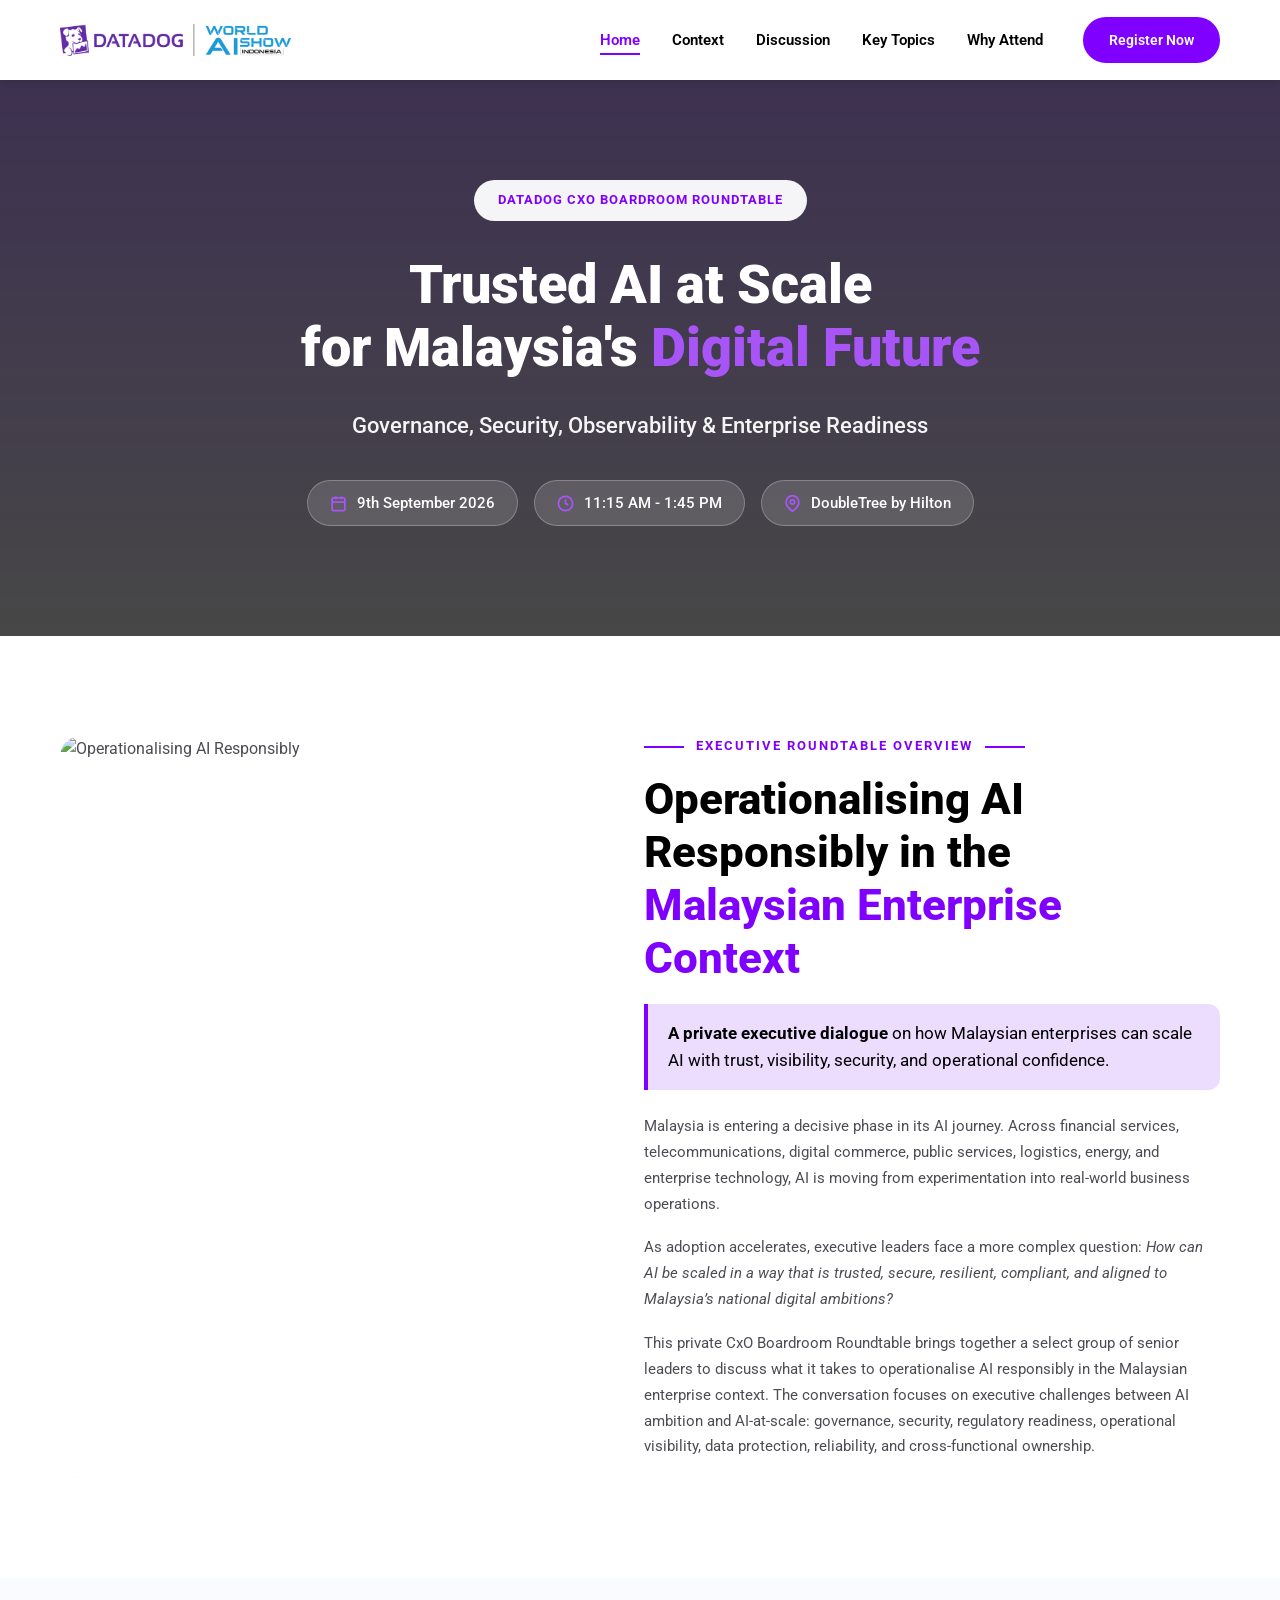
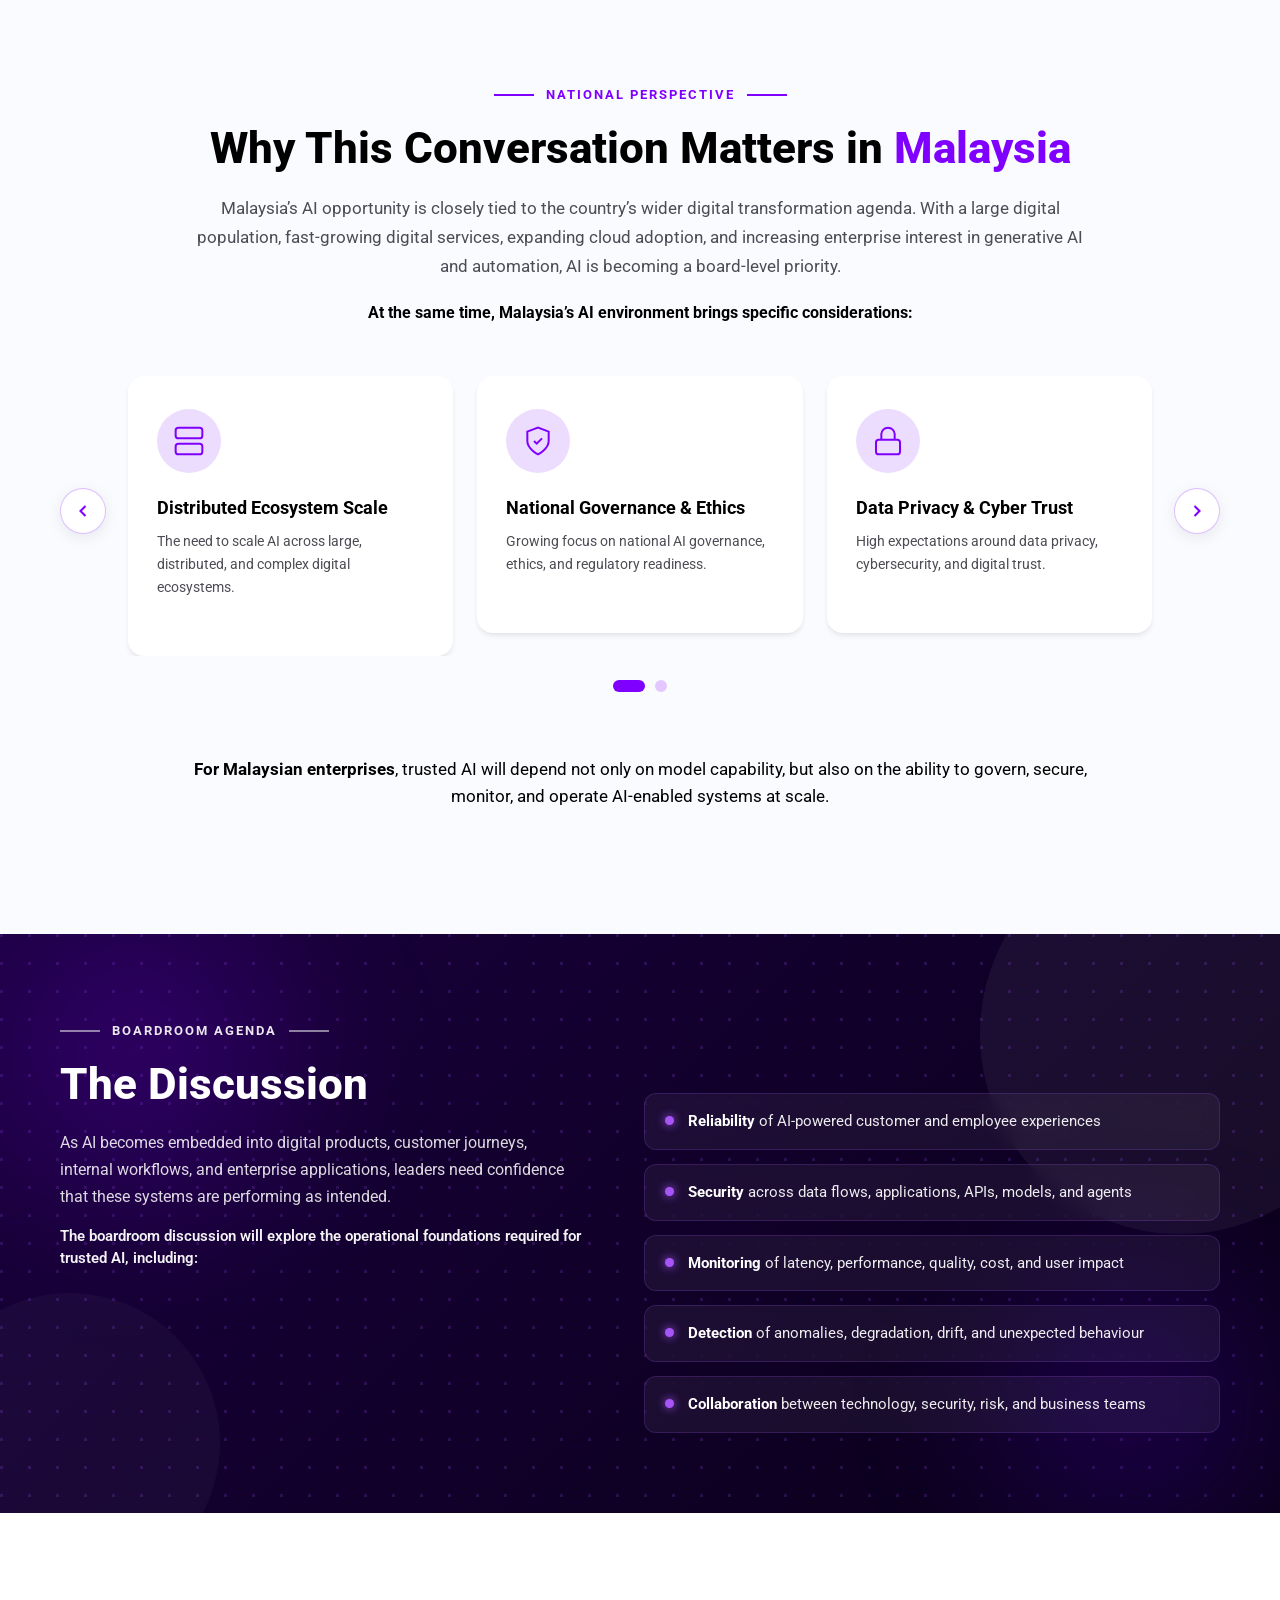
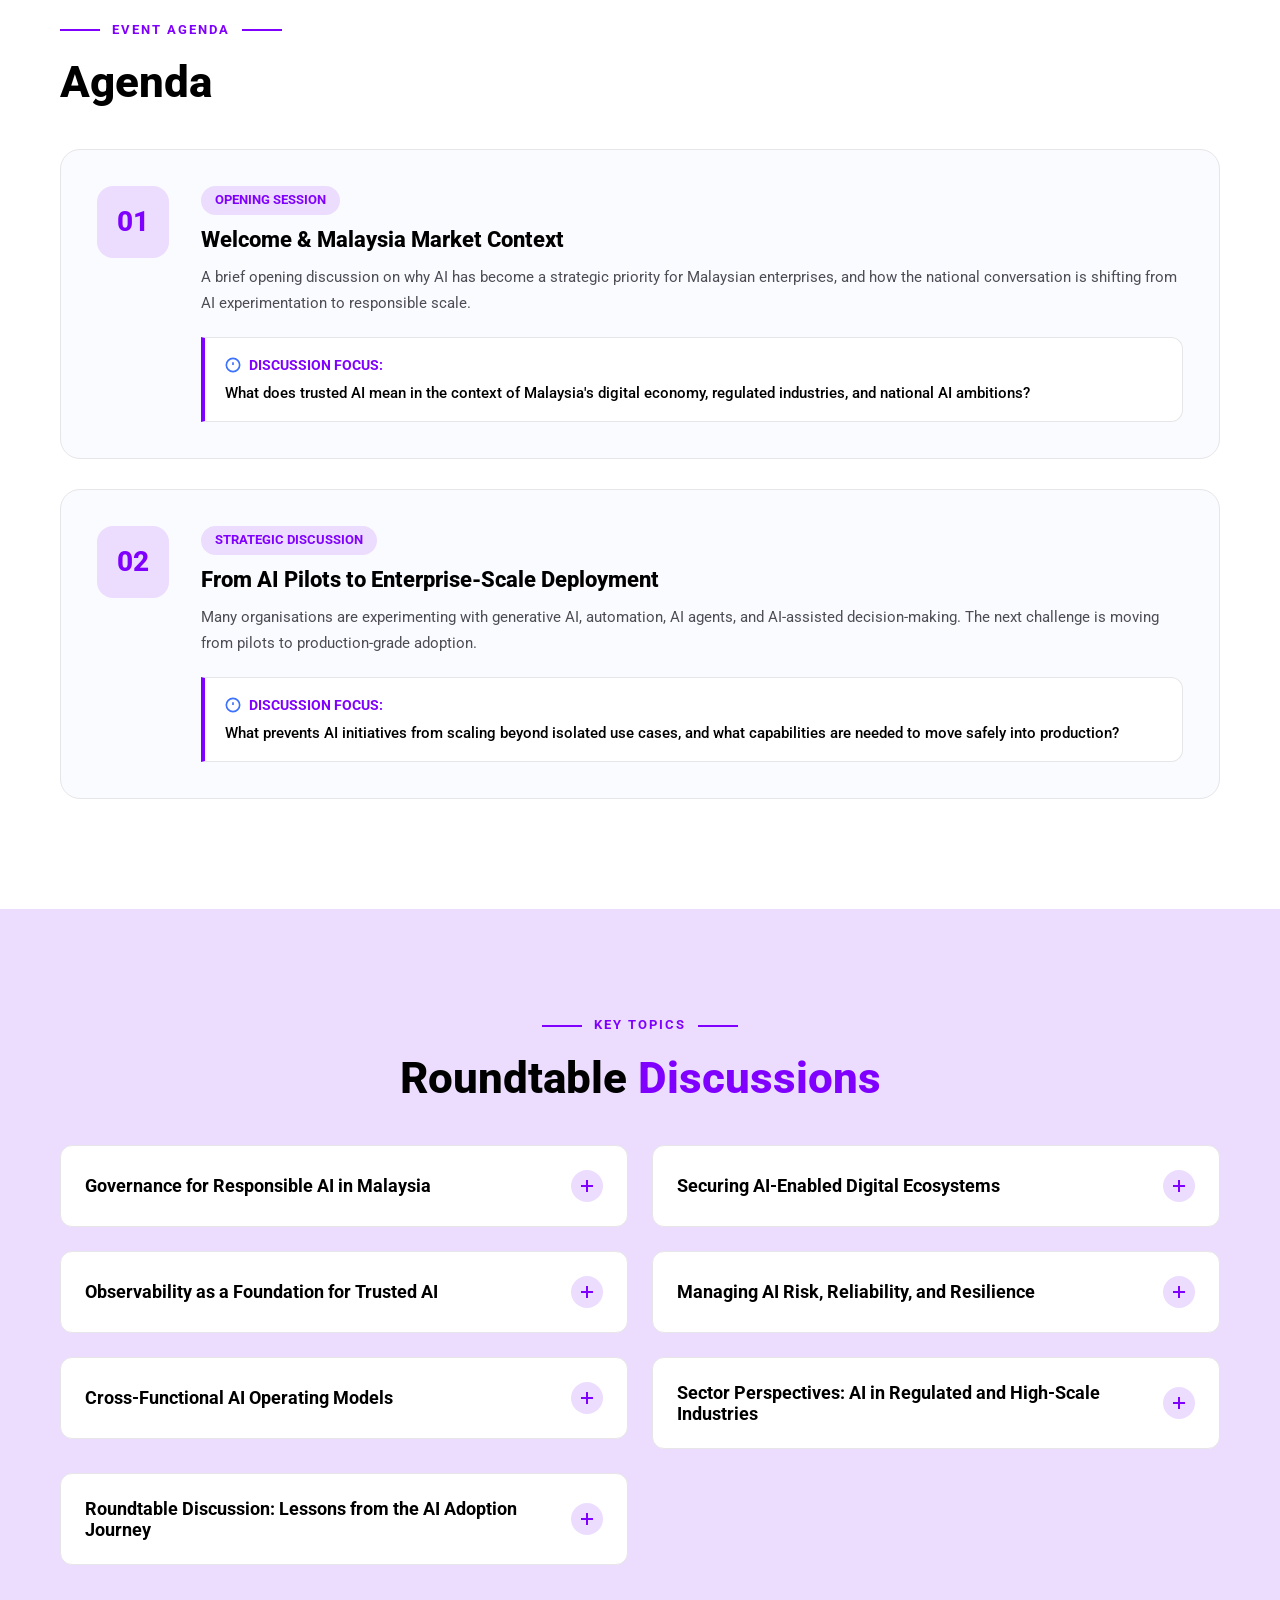
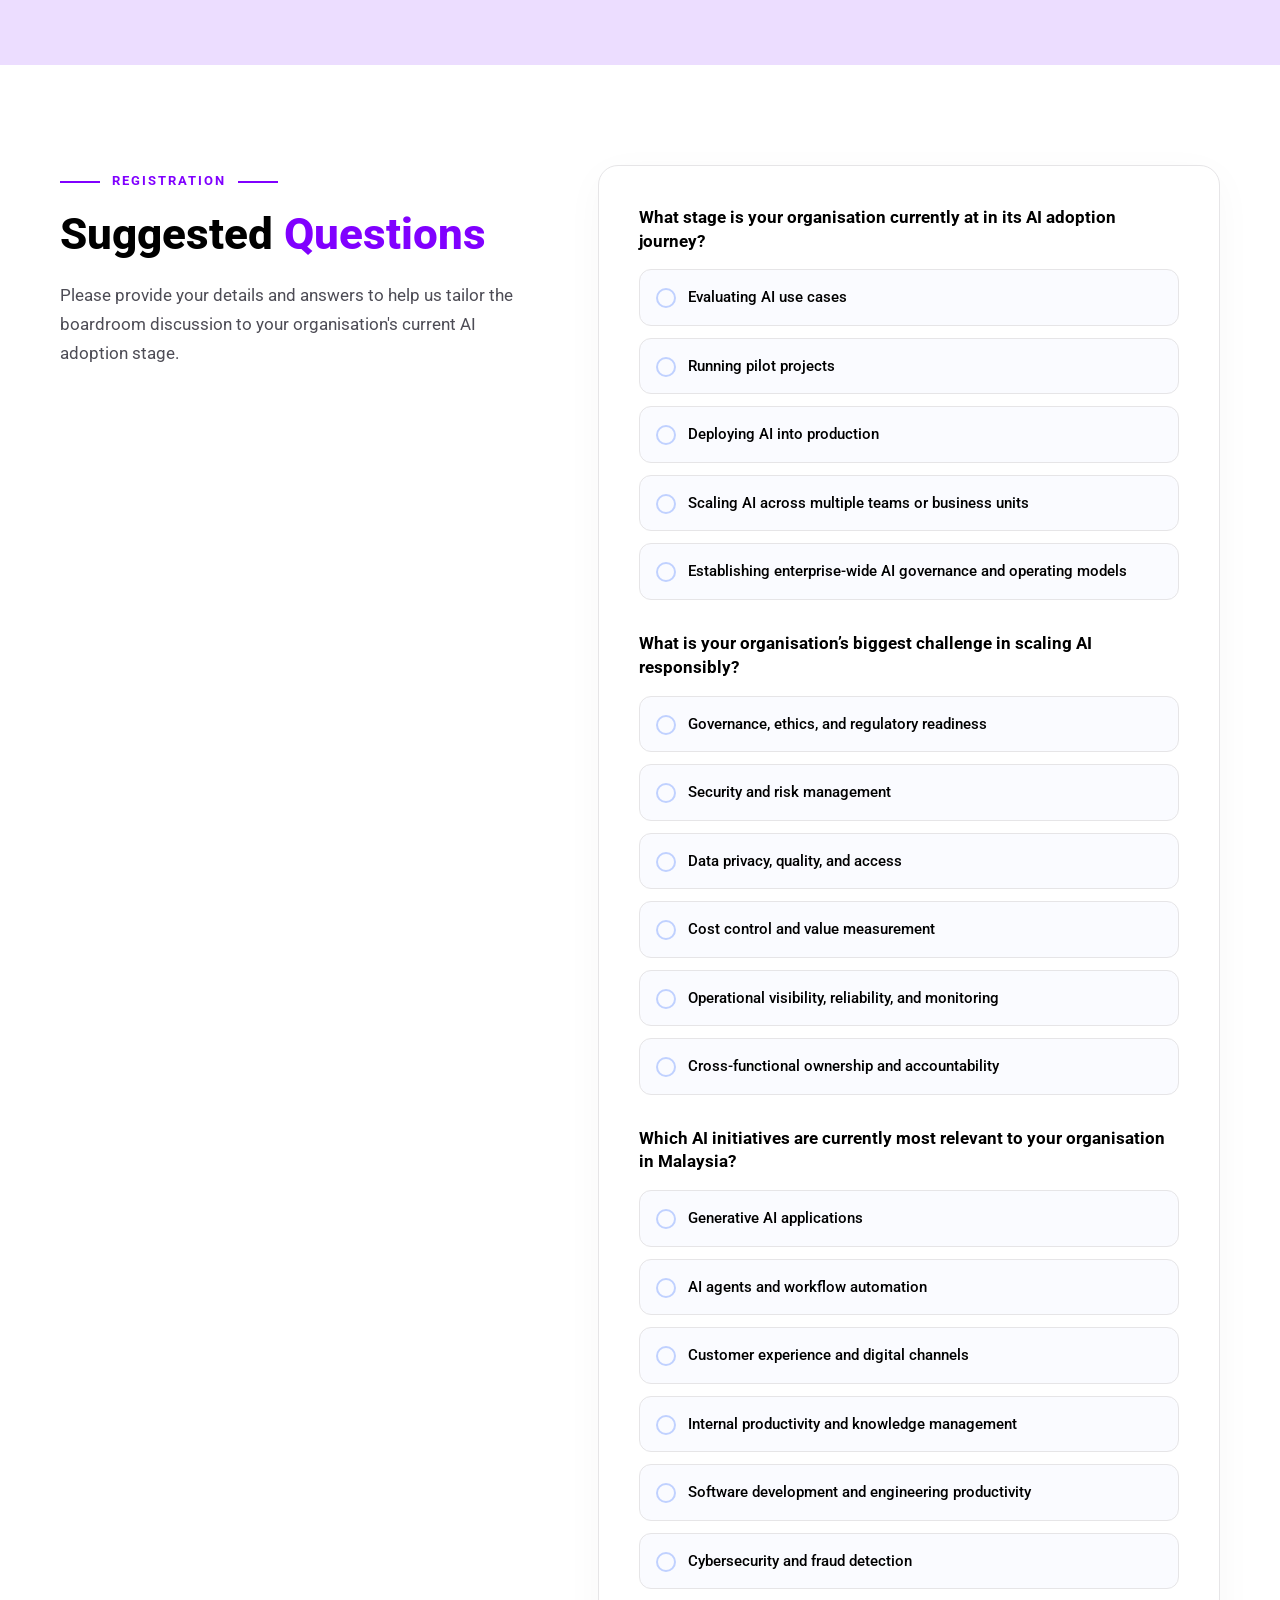
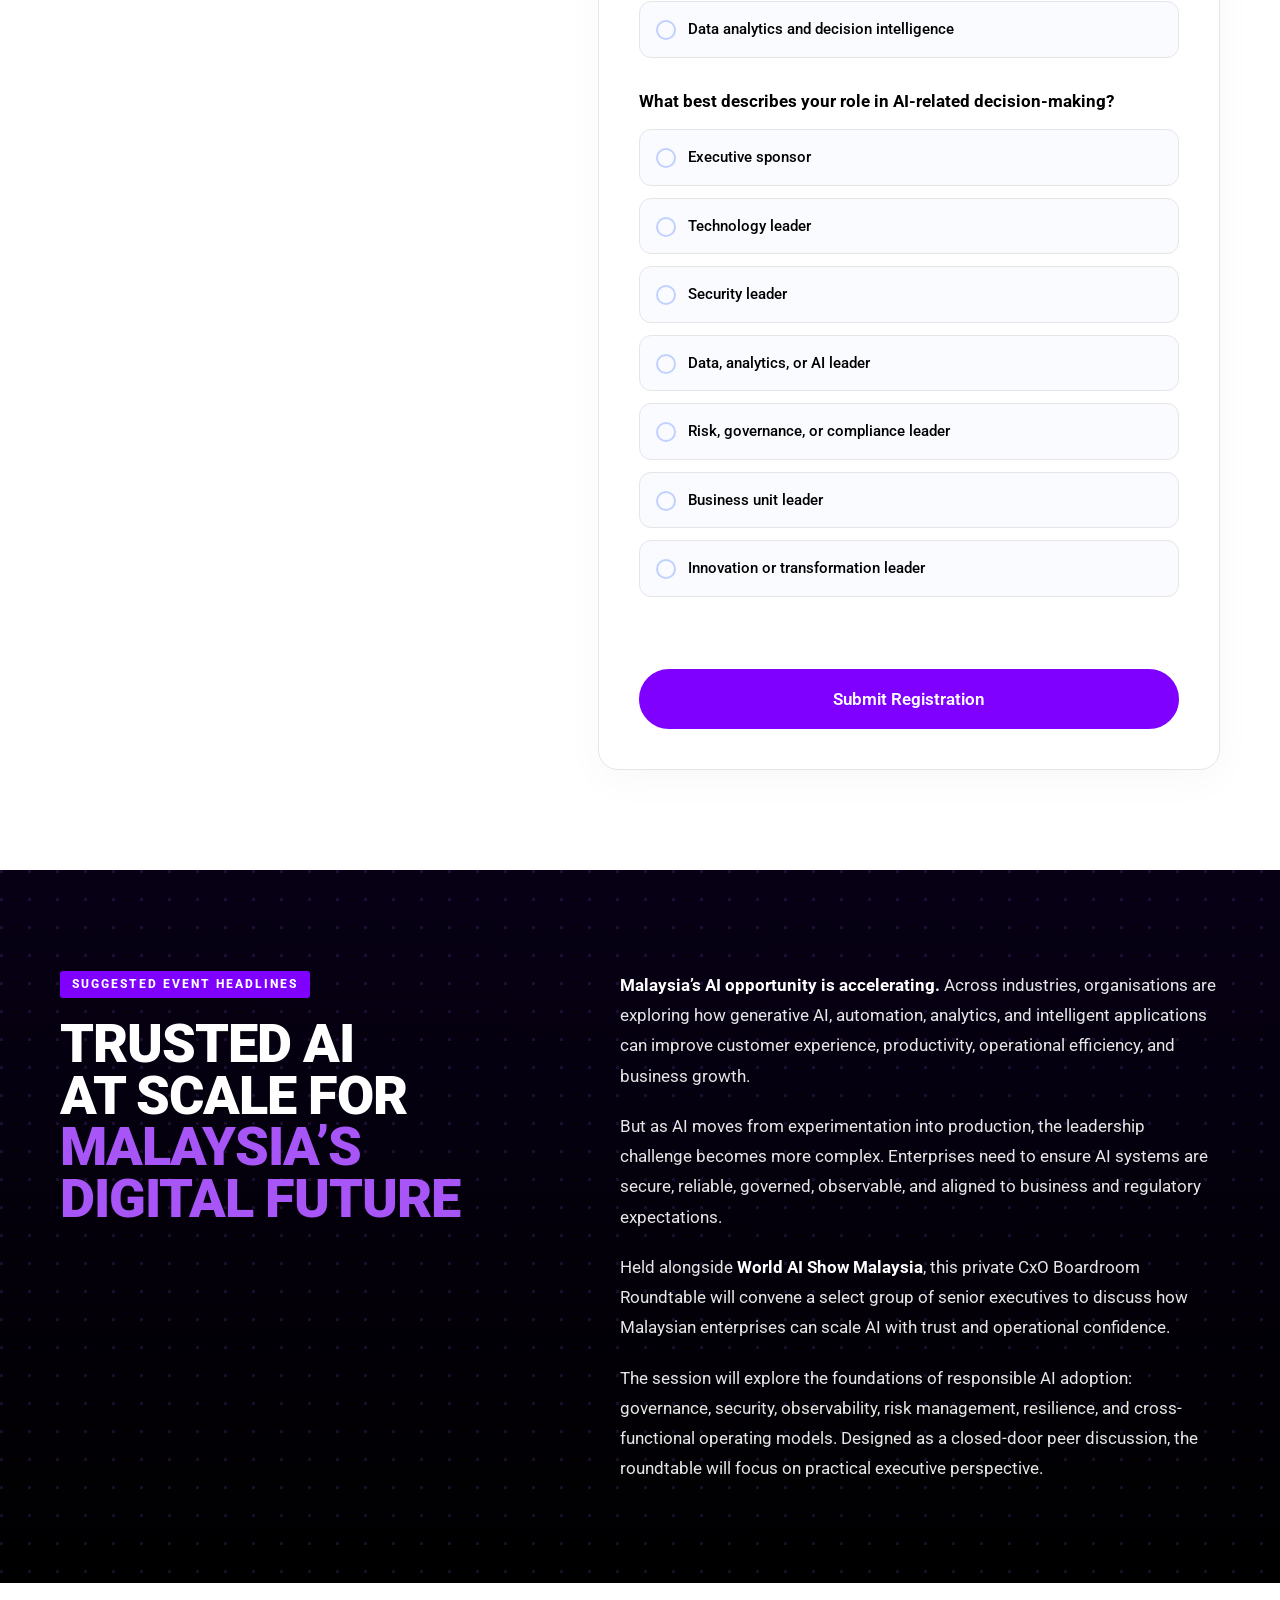
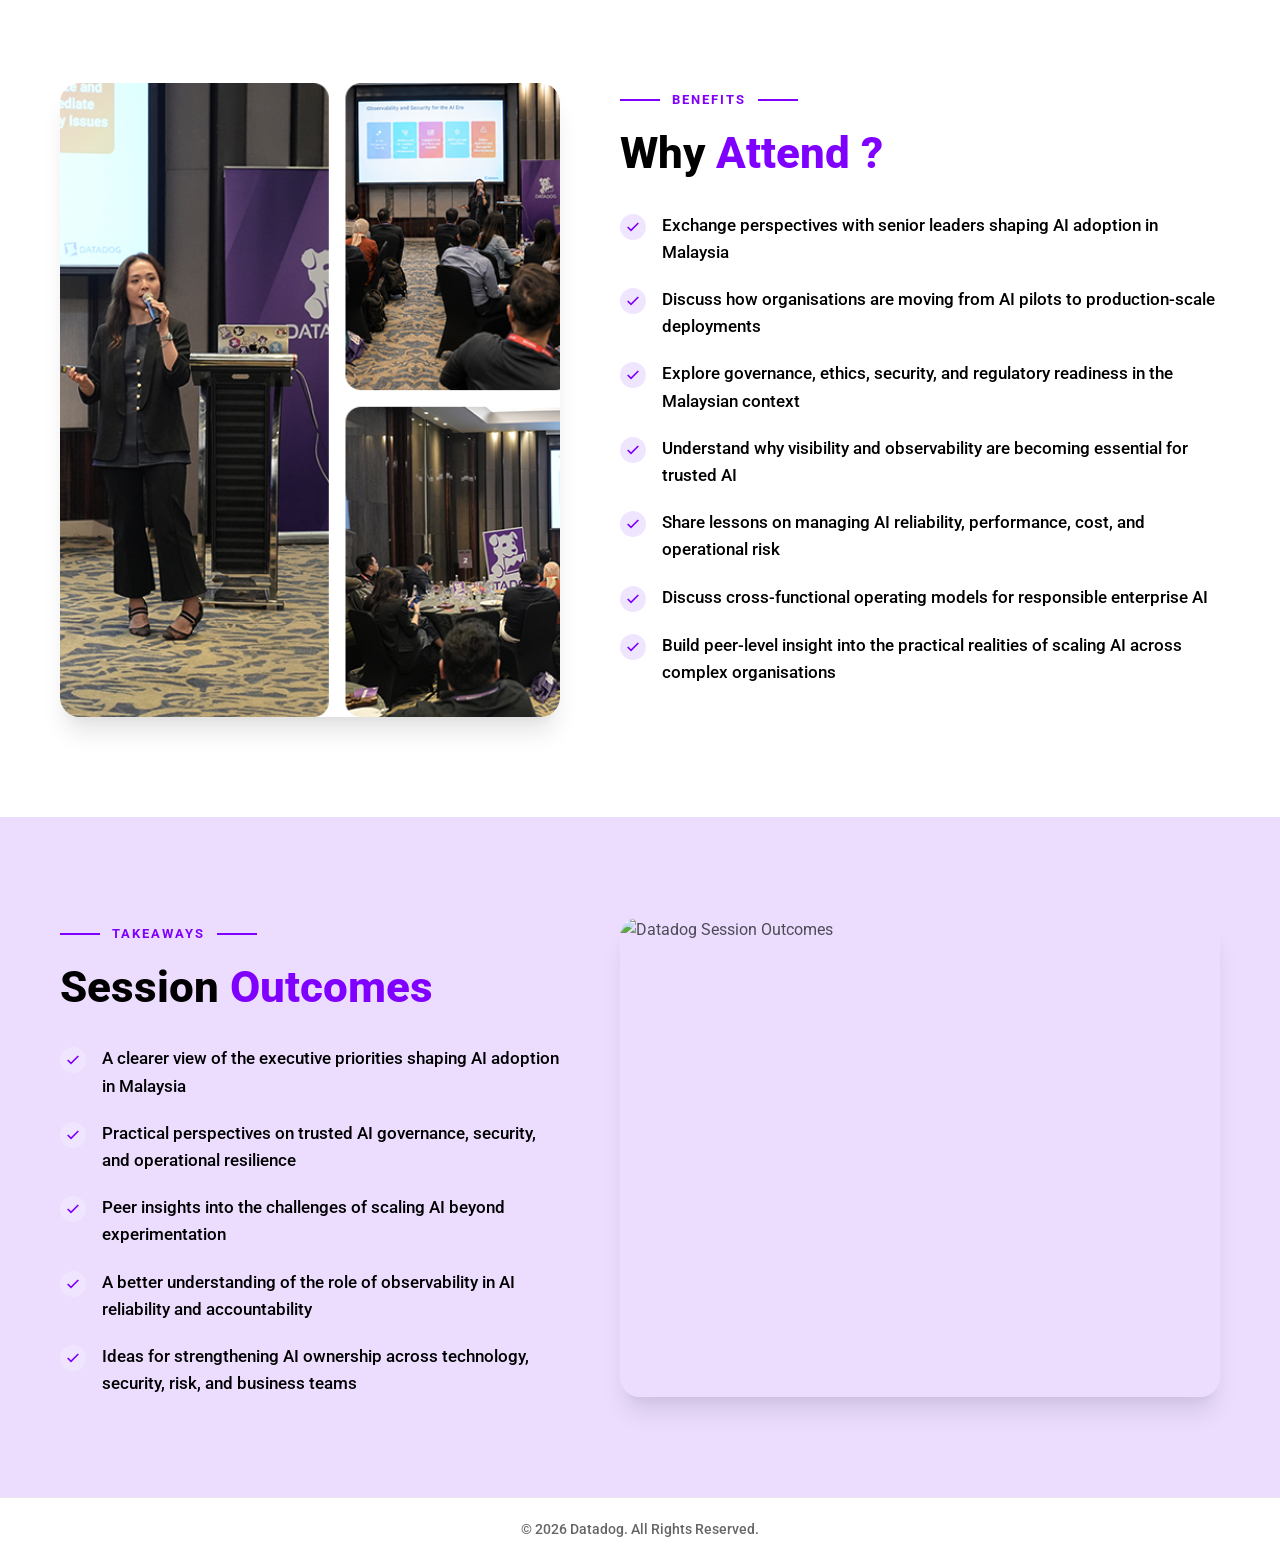
==== index.html @ 8160fa2b "Initial commit - Datadog CxO Boardroom Roundtable website" ====
<!DOCTYPE html>
<html lang="en">
<head>
    <meta charset="UTF-8">
    <meta name="viewport" content="width=device-width, initial-scale=1.0">
    <meta name="description" content="Datadog CxO Boardroom Roundtable: Trusted AI at Scale for Malaysia’s Digital Future. Explore AI Governance, Security, Observability & Enterprise Readiness.">
    <title>Datadog CxO Boardroom Roundtable - Trusted AI at Scale</title>
    <link rel="icon" type="image/x-icon" href="images/favicon.ico">
    <link rel="shortcut icon" type="image/x-icon" href="images/favicon.ico">
    <link rel="preconnect" href="https://fonts.googleapis.com">
    <link rel="preconnect" href="https://fonts.gstatic.com" crossorigin>
    <link href="https://fonts.googleapis.com/css2?family=Inter:wght@400;500;600;700;800;900&display=swap" rel="stylesheet">
    <link rel="stylesheet" href="style.css">
</head>
<body>

    <!-- Preloader -->
    <div class="preloader" id="preloader">
        <div class="preloader-inner">
            <div class="preloader-circle"></div>
            <span class="preloader-text">Datadog</span>
        </div>
    </div>

    <!-- Header -->
    <header class="header" id="header">
        <div class="container">
            <nav class="navbar">
                <a href="#" class="logo">
                    <img src="images/datadog-wais-logo.png" alt="Datadog Logo" style="height: 32px; width: auto;">
                </a>
                <ul class="nav-menu" id="navMenu">
                    <li><a href="#home" class="nav-link active">Home</a></li>
                    <li><a href="#about" class="nav-link">Context</a></li>
                    <li><a href="#services" class="nav-link">Discussion</a></li>
                    <li><a href="#topics" class="nav-link">Key Topics</a></li>
                    <li><a href="#why-attend" class="nav-link">Why Attend</a></li>
                </ul>
                <div class="nav-right">
                    <a href="#registration" class="btn-primary nav-cta">Register Now</a>
                    <button class="nav-toggle" id="navToggle" aria-label="Toggle navigation">
                        <span></span>
                        <span></span>
                        <span></span>
                    </button>
                </div>
            </nav>
        </div>
    </header>

    <section class="hero" id="home" style="background-image: linear-gradient(180deg, rgba(17, 0, 44, 0.82) 0%, rgba(0, 0, 0, 0.72) 100%), url('images/YD200314.JPG'); background-size: cover; background-position: center; min-height: 70vh; padding-top: 180px; padding-bottom: 110px; position: relative;">
        <div class="container">
            <div class="hero-content" style="max-width: 1200px; margin: 0 auto; text-align: center;">
                <div class="hero-badge animate-on-scroll" style="margin: 0 auto 32px; background: rgba(255, 255, 255, 0.95); padding: 10px 24px;">
                    <span class="badge-text" style="color: var(--primary-blue); font-size: 0.8125rem;">DATADOG CxO BOARDROOM ROUNDTABLE</span>
                </div>
                <h1 class="hero-title animate-on-scroll" style="color: var(--white); font-size: clamp(2.2rem, 4.2vw, 3.5rem); margin-bottom: 28px; line-height: 1.18; text-align: center;">
                    Trusted AI at Scale<br>
                    <span style="white-space: nowrap;">for Malaysia's <span style="color: #A855F7;">Digital Future</span></span>
                </h1>
                <p class="hero-description animate-on-scroll" style="color: rgba(255, 255, 255, 0.95); font-size: clamp(0.95rem, 1.8vw, 1.35rem); font-weight: 500; text-align: center !important; margin: 0 auto 36px; display: block; width: 100%; max-width: 100% !important; white-space: nowrap !important;">
                    Governance, Security, Observability & Enterprise Readiness
                </p>
                <div class="hero-event-details animate-on-scroll" style="display: flex; flex-wrap: wrap; align-items: center; justify-content: center; gap: 16px; color: #FFFFFF; font-size: 0.9375rem; font-weight: 500;">
                    <div style="display: flex; align-items: center; gap: 10px; background: rgba(255, 255, 255, 0.14); padding: 10px 22px; border-radius: 50px; border: 1px solid rgba(255, 255, 255, 0.25);">
                        <svg width="17" height="17" viewBox="0 0 24 24" fill="none" stroke="#A855F7" stroke-width="2.5"><rect x="3" y="4" width="18" height="18" rx="2" ry="2"/><line x1="16" y1="2" x2="16" y2="6"/><line x1="8" y1="2" x2="8" y2="6"/><line x1="3" y1="10" x2="21" y2="10"/></svg>
                        <span>9th September 2026</span>
                    </div>
                    <div style="display: flex; align-items: center; gap: 10px; background: rgba(255, 255, 255, 0.14); padding: 10px 22px; border-radius: 50px; border: 1px solid rgba(255, 255, 255, 0.25);">
                        <svg width="17" height="17" viewBox="0 0 24 24" fill="none" stroke="#A855F7" stroke-width="2.5"><circle cx="12" cy="12" r="10"/><polyline points="12 6 12 12 16 14"/></svg>
                        <span>11:15 AM - 1:45 PM</span>
                    </div>
                    <div style="display: flex; align-items: center; gap: 10px; background: rgba(255, 255, 255, 0.14); padding: 10px 22px; border-radius: 50px; border: 1px solid rgba(255, 255, 255, 0.25);">
                        <svg width="17" height="17" viewBox="0 0 24 24" fill="none" stroke="#A855F7" stroke-width="2.5"><path d="M21 10c0 7-9 13-9 13s-9-6-9-13a9 9 0 0 1 18 0z"/><circle cx="12" cy="10" r="3"/></svg>
                        <span>DoubleTree by Hilton</span>
                    </div>
                </div>

            </div>
        </div>
    </section>



    <!-- About Section / Executive Overview -->
    <section class="about section-padding" id="about">
        <div class="container">
            <div class="about-grid">
                <div class="about-image-wrapper animate-on-scroll">
                    <div class="about-image-main">
                        <img src="images/operationalising.png" alt="Operationalising AI Responsibly" class="about-img-primary">

                    </div>
                </div>

                <div class="about-content">
                    <div class="section-subtitle animate-on-scroll">
                        <span class="subtitle-line"></span>
                        <span>EXECUTIVE ROUNDTABLE OVERVIEW</span>
                        <span class="subtitle-line"></span>
                    </div>
                    <h2 class="section-title animate-on-scroll">
                        Operationalising AI Responsibly in the <span class="text-primary">Malaysian Enterprise Context</span>
                    </h2>

                    <div class="about-highlight-box animate-on-scroll">
                        <p><strong>A private executive dialogue</strong> on how Malaysian enterprises can scale AI with trust, visibility, security, and operational confidence.</p>
                    </div>

                    <p class="about-text animate-on-scroll">
                        Malaysia is entering a decisive phase in its AI journey. Across financial services, telecommunications, digital commerce, public services, logistics, energy, and enterprise technology, AI is moving from experimentation into real-world business operations.
                    </p>
                    <p class="about-text animate-on-scroll">
                        As adoption accelerates, executive leaders face a more complex question: <em>How can AI be scaled in a way that is trusted, secure, resilient, compliant, and aligned to Malaysia’s national digital ambitions?</em>
                    </p>
                    <p class="about-text animate-on-scroll">
                        This private CxO Boardroom Roundtable brings together a select group of senior leaders to discuss what it takes to operationalise AI responsibly in the Malaysian enterprise context. The conversation focuses on executive challenges between AI ambition and AI-at-scale: governance, security, regulatory readiness, operational visibility, data protection, reliability, and cross-functional ownership.
                    </p>
                </div>
            </div>
        </div>
    </section>


    <!-- Services Section / Why This Conversation Matters -->
    <section class="services section-padding" id="services">
        <div class="container">
            <div class="section-header animate-on-scroll" style="text-align: center; max-width: 900px; margin: 0 auto 40px;">
                <div class="section-subtitle" style="justify-content: center;">
                    <span class="subtitle-line"></span>
                    <span>NATIONAL PERSPECTIVE</span>
                    <span class="subtitle-line"></span>
                </div>
                <h2 class="section-title" style="text-align: center;">
                    Why This Conversation Matters in <span class="text-primary">Malaysia</span>
                </h2>
                <p class="section-intro" style="text-align: center; margin-left: auto; margin-right: auto;">
                    Malaysia’s AI opportunity is closely tied to the country’s wider digital transformation agenda. With a large digital population, fast-growing digital services, expanding cloud adoption, and increasing enterprise interest in generative AI and automation, AI is becoming a board-level priority.
                </p>
                <p class="section-subintro" style="text-align: center; margin-left: auto; margin-right: auto;">
                    At the same time, Malaysia’s AI environment brings specific considerations:
                </p>
            </div>
            <div class="cards-slider-container animate-on-scroll">
                <!-- Navigation Arrows Flanking Left & Right -->
                <button class="slider-btn prev-btn" id="cardsPrevBtn" aria-label="Previous slide">
                    <svg width="20" height="20" viewBox="0 0 24 24" fill="none" stroke="currentColor" stroke-width="2.5"><polyline points="15 18 9 12 15 6"></polyline></svg>
                </button>
                <button class="slider-btn next-btn" id="cardsNextBtn" aria-label="Next slide">
                    <svg width="20" height="20" viewBox="0 0 24 24" fill="none" stroke="currentColor" stroke-width="2.5"><polyline points="9 18 15 12 9 6"></polyline></svg>
                </button>

                <div class="cards-slider-wrapper">
                    <div class="cards-slider-track" id="cardsSliderTrack">
                        <div class="cards-slide-item">
                            <div class="service-card">
                                <div class="service-icon">
                                    <svg width="32" height="32" viewBox="0 0 24 24" fill="none" stroke="#8000FF" stroke-width="1.5">
                                        <rect x="2" y="2" width="20" height="8" rx="2"/>
                                        <rect x="2" y="14" width="20" height="8" rx="2"/>
                                        <line x1="6" y1="6" x2="6.01" y2="6"/>
                                        <line x1="6" y1="18" x2="6.01" y2="18"/>
                                    </svg>
                                </div>
                                <h3 class="service-title">Distributed Ecosystem Scale</h3>
                                <p class="service-desc">The need to scale AI across large, distributed, and complex digital ecosystems.</p>
                            </div>
                        </div>
                        <div class="cards-slide-item">
                            <div class="service-card">
                                <div class="service-icon">
                                    <svg width="32" height="32" viewBox="0 0 24 24" fill="none" stroke="#8000FF" stroke-width="1.5">
                                        <path d="M12 22s8-4 8-10V5l-8-3-8 3v7c0 6 8 10 8 10z"/>
                                        <path d="M9 12l2 2 4-4"/>
                                    </svg>
                                </div>
                                <h3 class="service-title">National Governance & Ethics</h3>
                                <p class="service-desc">Growing focus on national AI governance, ethics, and regulatory readiness.</p>
                            </div>
                        </div>
                        <div class="cards-slide-item">
                            <div class="service-card">
                                <div class="service-icon">
                                    <svg width="32" height="32" viewBox="0 0 24 24" fill="none" stroke="#8000FF" stroke-width="1.5">
                                        <rect x="3" y="11" width="18" height="11" rx="2" ry="2"/>
                                        <path d="M7 11V7a5 5 0 0 1 10 0v4"/>
                                    </svg>
                                </div>
                                <h3 class="service-title">Data Privacy & Cyber Trust</h3>
                                <p class="service-desc">High expectations around data privacy, cybersecurity, and digital trust.</p>
                            </div>
                        </div>
                        <div class="cards-slide-item">
                            <div class="service-card">
                                <div class="service-icon">
                                    <svg width="32" height="32" viewBox="0 0 24 24" fill="none" stroke="#8000FF" stroke-width="1.5">
                                        <path d="M3 21h18M3 10h18M5 6l7-3 7 3M4 10v11M20 10v11M8 14v3M12 14v3M16 14v3"/>
                                    </svg>
                                </div>
                                <h3 class="service-title">Regulated Sector Adoption</h3>
                                <p class="service-desc">Increasing AI adoption in regulated and customer-facing enterprise sectors.</p>
                            </div>
                        </div>
                        <div class="cards-slide-item">
                            <div class="service-card">
                                <div class="service-icon">
                                    <svg width="32" height="32" viewBox="0 0 24 24" fill="none" stroke="#8000FF" stroke-width="1.5">
                                        <polyline points="22 12 18 12 15 21 9 3 6 12 2 12"/>
                                    </svg>
                                </div>
                                <h3 class="service-title">Production Operations</h3>
                                <p class="service-desc">Moving from proof-of-concept experimentation to reliable production operations.</p>
                            </div>
                        </div>
                        <div class="cards-slide-item">
                            <div class="service-card">
                                <div class="service-icon">
                                    <svg width="32" height="32" viewBox="0 0 24 24" fill="none" stroke="#8000FF" stroke-width="1.5">
                                        <path d="M1 12s4-8 11-8 11 8 11 8-4 8-11 8-11-8-11-8z"/>
                                        <circle cx="12" cy="12" r="3"/>
                                    </svg>
                                </div>
                                <h3 class="service-title">AI Behaviour & Risk Visibility</h3>
                                <p class="service-desc">Stronger visibility into AI behaviour, cost, performance, quality, and risk.</p>
                            </div>
                        </div>
                    </div>
                </div>

                <!-- Bottom Dots Only -->
                <div class="cards-slider-dots-wrapper">
                    <div class="cards-slider-dots" id="cardsSliderDots"></div>
                </div>
            </div>
            <div class="services-cta-box animate-on-scroll">
                <p>
                    <strong>For Malaysian enterprises</strong>, trusted AI will depend not only on model capability, but also on the ability to govern, secure, monitor, and operate AI-enabled systems at scale.
                </p>
            </div>
        </div>
    </section>

    <!-- The Discussion Section -->
    <section class="achievement discussion-section" id="achievement" style="position: relative; overflow: hidden;">
        <!-- Tech Dot Grid Overlay -->
        <div style="position: absolute; inset: 0; background-image: radial-gradient(circle at 1.5px 1.5px, rgba(168, 85, 247, 0.18) 1.5px, transparent 0); background-size: 28px 28px; pointer-events: none;"></div>
        
        <!-- Animated Purple Ambient Glow Orbs -->
        <div class="glow-orb-1" style="position: absolute; top: -120px; left: -100px; width: 480px; height: 480px; background: radial-gradient(circle, rgba(128, 0, 255, 0.25) 0%, rgba(128, 0, 255, 0) 70%); filter: blur(50px); pointer-events: none; animation: floatOrb1 11s ease-in-out infinite alternate;"></div>
        <div class="glow-orb-2" style="position: absolute; bottom: -120px; right: -80px; width: 450px; height: 450px; background: radial-gradient(circle, rgba(92, 0, 239, 0.22) 0%, rgba(92, 0, 239, 0) 70%); filter: blur(50px); pointer-events: none; animation: floatOrb2 13s ease-in-out infinite alternate;"></div>

        <div class="container" style="position: relative; z-index: 1;">
            <div class="discussion-grid">
                <div class="achievement-content animate-on-scroll">
                    <div class="section-subtitle section-subtitle-light">
                        <span class="subtitle-line subtitle-line-light"></span>
                        <span>BOARDROOM AGENDA</span>
                        <span class="subtitle-line subtitle-line-light"></span>
                    </div>
                    <h2 class="section-title section-title-light">
                        The Discussion
                    </h2>
                    <p class="discussion-lead">
                        As AI becomes embedded into digital products, customer journeys, internal workflows, and enterprise applications, leaders need confidence that these systems are performing as intended.
                    </p>
                    <p class="discussion-sublead">
                        The boardroom discussion will explore the operational foundations required for trusted AI, including:
                    </p>
                </div>
                <div class="discussion-items">
                    <div class="discussion-item animate-on-scroll">
                        <span class="discussion-dot"></span>
                        <div>
                            <strong>Visibility</strong> across AI-enabled applications and services
                        </div>
                    </div>
                    <div class="discussion-item animate-on-scroll">
                        <span class="discussion-dot"></span>
                        <div>
                            <strong>Reliability</strong> of AI-powered customer and employee experiences
                        </div>
                    </div>
                    <div class="discussion-item animate-on-scroll">
                        <span class="discussion-dot"></span>
                        <div>
                            <strong>Security</strong> across data flows, applications, APIs, models, and agents
                        </div>
                    </div>
                    <div class="discussion-item animate-on-scroll">
                        <span class="discussion-dot"></span>
                        <div>
                            <strong>Monitoring</strong> of latency, performance, quality, cost, and user impact
                        </div>
                    </div>
                    <div class="discussion-item animate-on-scroll">
                        <span class="discussion-dot"></span>
                        <div>
                            <strong>Detection</strong> of anomalies, degradation, drift, and unexpected behaviour
                        </div>
                    </div>
                    <div class="discussion-item animate-on-scroll">
                        <span class="discussion-dot"></span>
                        <div>
                            <strong>Collaboration</strong> between technology, security, risk, and business teams
                        </div>
                    </div>
                </div>
            </div>
        </div>
    </section>


    <!-- Agenda Section -->
    <section class="agenda section-padding" id="portfolio">
        <div class="container">
            <div class="agenda-header animate-on-scroll">
                <div class="section-subtitle">
                    <span class="subtitle-line"></span>
                    <span>EVENT AGENDA</span>
                    <span class="subtitle-line"></span>
                </div>
                <h2 class="section-title">Agenda</h2>
            </div>

            <!-- Agenda Item 1 -->
            <div class="agenda-item animate-on-scroll">
                <div class="agenda-number">
                    <span>01</span>
                </div>
                <div class="agenda-body">
                    <div class="agenda-meta">
                        <span class="agenda-tag">Opening Session</span>
                    </div>
                    <h3 class="agenda-title">Welcome &amp; Malaysia Market Context</h3>
                    <p class="agenda-desc">
                        A brief opening discussion on why AI has become a strategic priority for Malaysian enterprises, and how the national conversation is shifting from AI experimentation to responsible scale.
                    </p>
                    <div class="agenda-focus">
                        <div class="agenda-focus-label">
                            <svg width="16" height="16" viewBox="0 0 24 24" fill="none" stroke="#3C72FC" stroke-width="2.5">
                                <circle cx="12" cy="12" r="10"/>
                                <line x1="12" y1="8" x2="12" y2="12"/>
                                <line x1="12" y1="16" x2="12.01" y2="16"/>
                            </svg>
                            <span>Discussion focus:</span>
                        </div>
                        <p class="agenda-focus-text">
                            What does trusted AI mean in the context of Malaysia's digital economy, regulated industries, and national AI ambitions?
                        </p>
                    </div>
                </div>
            </div>

            <!-- Agenda Item 2 -->
            <div class="agenda-item animate-on-scroll">
                <div class="agenda-number">
                    <span>02</span>
                </div>
                <div class="agenda-body">
                    <div class="agenda-meta">
                        <span class="agenda-tag">Strategic Discussion</span>
                    </div>
                    <h3 class="agenda-title">From AI Pilots to Enterprise-Scale Deployment</h3>
                    <p class="agenda-desc">
                        Many organisations are experimenting with generative AI, automation, AI agents, and AI-assisted decision-making. The next challenge is moving from pilots to production-grade adoption.
                    </p>
                    <div class="agenda-focus">
                        <div class="agenda-focus-label">
                            <svg width="16" height="16" viewBox="0 0 24 24" fill="none" stroke="#3C72FC" stroke-width="2.5">
                                <circle cx="12" cy="12" r="10"/>
                                <line x1="12" y1="8" x2="12" y2="12"/>
                                <line x1="12" y1="16" x2="12.01" y2="16"/>
                            </svg>
                            <span>Discussion focus:</span>
                        </div>
                        <p class="agenda-focus-text">
                            What prevents AI initiatives from scaling beyond isolated use cases, and what capabilities are needed to move safely into production?
                        </p>
                    </div>
                </div>
            </div>

        </div>
    </section>



    <!-- Accordion Section -->
    <section class="accordion-section section-padding" id="topics">
        <div class="container">
            <div class="section-header animate-on-scroll">
                <div class="section-subtitle">
                    <span class="subtitle-line"></span>
                    <span>KEY TOPICS</span>
                    <span class="subtitle-line"></span>
                </div>
                <h2 class="section-title">
                    Roundtable <span class="text-primary">Discussions</span>
                </h2>
            </div>
            
            <div class="accordion" id="roundtableAccordion">
                <!-- Item 1 -->
                <div class="accordion-item animate-on-scroll">
                    <button class="accordion-header" aria-expanded="false">
                        <span class="accordion-title">Governance for Responsible AI in Malaysia</span>
                        <span class="accordion-icon"></span>
                    </button>
                    <div class="accordion-content">
                        <p class="accordion-desc">
                            As Malaysia’s AI governance environment evolves, organisations need practical mechanisms to translate responsible AI principles into day-to-day controls, ownership, and decision-making.
                        </p>
                        <div class="agenda-focus">
                            <div class="agenda-focus-label">
                                <svg width="16" height="16" viewBox="0 0 24 24" fill="none" stroke="#3C72FC" stroke-width="2.5">
                                    <circle cx="12" cy="12" r="10"/>
                                    <line x1="12" y1="8" x2="12" y2="12"/>
                                    <line x1="12" y1="16" x2="12.01" y2="16"/>
                                </svg>
                                <span>Discussion focus:</span>
                            </div>
                            <p class="agenda-focus-text">
                                How can Malaysian enterprises balance innovation with accountability, auditability, ethics, and compliance?
                            </p>
                        </div>
                    </div>
                </div>

                <!-- Item 2 -->
                <div class="accordion-item animate-on-scroll">
                    <button class="accordion-header" aria-expanded="false">
                        <span class="accordion-title">Securing AI-Enabled Digital Ecosystems</span>
                        <span class="accordion-icon"></span>
                    </button>
                    <div class="accordion-content">
                        <p class="accordion-desc">
                            AI introduces new risks across prompts, models, data pipelines, APIs, cloud services, third-party platforms, and autonomous agents. These risks are especially important for customer-facing and regulated sectors.
                        </p>
                        <div class="agenda-focus">
                            <div class="agenda-focus-label">
                                <svg width="16" height="16" viewBox="0 0 24 24" fill="none" stroke="#3C72FC" stroke-width="2.5">
                                    <circle cx="12" cy="12" r="10"/>
                                    <line x1="12" y1="8" x2="12" y2="12"/>
                                    <line x1="12" y1="16" x2="12.01" y2="16"/>
                                </svg>
                                <span>Discussion focus:</span>
                            </div>
                            <p class="agenda-focus-text">
                                What new security risks are emerging as AI becomes embedded into enterprise workflows, and how should leadership teams prepare?
                            </p>
                        </div>
                    </div>
                </div>

                <!-- Item 3 -->
                <div class="accordion-item animate-on-scroll">
                    <button class="accordion-header" aria-expanded="false">
                        <span class="accordion-title">Observability as a Foundation for Trusted AI</span>
                        <span class="accordion-icon"></span>
                    </button>
                    <div class="accordion-content">
                        <p class="accordion-desc">
                            AI-enabled applications behave differently from traditional software. Leaders need visibility into not only infrastructure and application performance, but also model behaviour, user interactions, quality, latency, cost, and business impact.
                        </p>
                        <div class="agenda-focus">
                            <div class="agenda-focus-label">
                                <svg width="16" height="16" viewBox="0 0 24 24" fill="none" stroke="#3C72FC" stroke-width="2.5">
                                    <circle cx="12" cy="12" r="10"/>
                                    <line x1="12" y1="8" x2="12" y2="12"/>
                                    <line x1="12" y1="16" x2="12.01" y2="16"/>
                                </svg>
                                <span>Discussion focus:</span>
                            </div>
                            <p class="agenda-focus-text">
                                What should organisations be able to observe, measure, and control when AI becomes part of critical digital services?
                            </p>
                        </div>
                    </div>
                </div>

                <!-- Item 4 -->
                <div class="accordion-item animate-on-scroll">
                    <button class="accordion-header" aria-expanded="false">
                        <span class="accordion-title">Managing AI Risk, Reliability, and Resilience</span>
                        <span class="accordion-icon"></span>
                    </button>
                    <div class="accordion-content">
                        <p class="accordion-desc">
                            At scale, AI can introduce issues such as hallucination, degraded output quality, model drift, data leakage, rising cost, poor user experience, and operational instability.
                        </p>
                        <div class="agenda-focus">
                            <div class="agenda-focus-label">
                                <svg width="16" height="16" viewBox="0 0 24 24" fill="none" stroke="#3C72FC" stroke-width="2.5">
                                    <circle cx="12" cy="12" r="10"/>
                                    <line x1="12" y1="8" x2="12" y2="12"/>
                                    <line x1="12" y1="16" x2="12.01" y2="16"/>
                                </svg>
                                <span>Discussion focus:</span>
                            </div>
                            <p class="agenda-focus-text">
                                What controls are needed to detect issues early, maintain reliability, and ensure AI systems remain aligned with business intent?
                            </p>
                        </div>
                    </div>
                </div>

                <!-- Item 5 -->
                <div class="accordion-item animate-on-scroll">
                    <button class="accordion-header" aria-expanded="false">
                        <span class="accordion-title">Cross-Functional AI Operating Models</span>
                        <span class="accordion-icon"></span>
                    </button>
                    <div class="accordion-content">
                        <p class="accordion-desc">
                            Trusted AI requires collaboration across technology, cybersecurity, data, risk, compliance, finance, legal, and business teams. The operating model is becoming as important as the technology stack.
                        </p>
                        <div class="agenda-focus">
                            <div class="agenda-focus-label">
                                <svg width="16" height="16" viewBox="0 0 24 24" fill="none" stroke="#3C72FC" stroke-width="2.5">
                                    <circle cx="12" cy="12" r="10"/>
                                    <line x1="12" y1="8" x2="12" y2="12"/>
                                    <line x1="12" y1="16" x2="12.01" y2="16"/>
                                </svg>
                                <span>Discussion focus:</span>
                            </div>
                            <p class="agenda-focus-text">
                                How should Malaysian enterprises structure ownership, governance, and escalation paths for AI-enabled services?
                            </p>
                        </div>
                    </div>
                </div>

                <!-- Item 6 -->
                <div class="accordion-item animate-on-scroll">
                    <button class="accordion-header" aria-expanded="false">
                        <span class="accordion-title">Sector Perspectives: AI in Regulated and High-Scale Industries</span>
                        <span class="accordion-icon"></span>
                    </button>
                    <div class="accordion-content">
                        <p class="accordion-desc">
                            Malaysia’s AI adoption will vary across sectors such as banking, insurance, telecommunications, public sector, retail, logistics, and digital platforms.
                        </p>
                        <div class="agenda-focus">
                            <div class="agenda-focus-label">
                                <svg width="16" height="16" viewBox="0 0 24 24" fill="none" stroke="#3C72FC" stroke-width="2.5">
                                    <circle cx="12" cy="12" r="10"/>
                                    <line x1="12" y1="8" x2="12" y2="12"/>
                                    <line x1="12" y1="16" x2="12.01" y2="16"/>
                                </svg>
                                <span>Discussion focus:</span>
                            </div>
                            <p class="agenda-focus-text">
                                Which sectors are likely to face the highest expectations around trust, resilience, data protection, and explainability?
                            </p>
                        </div>
                    </div>
                </div>

                <!-- Item 7 -->
                <div class="accordion-item animate-on-scroll">
                    <button class="accordion-header" aria-expanded="false">
                        <span class="accordion-title">Roundtable Discussion: Lessons from the AI Adoption Journey</span>
                        <span class="accordion-icon"></span>
                    </button>
                    <div class="accordion-content">
                        <p class="accordion-desc">
                            A moderated discussion where participants share practical lessons, current constraints, and near-term priorities for scaling AI responsibly.
                        </p>
                        <div class="agenda-focus">
                            <div class="agenda-focus-label">
                                <svg width="16" height="16" viewBox="0 0 24 24" fill="none" stroke="#3C72FC" stroke-width="2.5">
                                    <circle cx="12" cy="12" r="10"/>
                                    <line x1="12" y1="8" x2="12" y2="12"/>
                                    <line x1="12" y1="16" x2="12.01" y2="16"/>
                                </svg>
                                <span>Discussion focus:</span>
                            </div>
                            <p class="agenda-focus-text">
                                What is one capability Malaysian enterprises must strengthen over the next 12–18 months to scale AI with confidence?
                            </p>
                        </div>
                    </div>
                </div>
            </div>
        </div>
    </section>


    <!-- Registration Section -->
    <section class="registration section-padding" id="registration">
        <div class="container">
            <div class="registration-wrapper animate-on-scroll">
                <div class="registration-content">
                    <div class="section-subtitle">
                        <span class="subtitle-line"></span>
                        <span>REGISTRATION</span>
                        <span class="subtitle-line"></span>
                    </div>
                    <h2 class="section-title">
                        Suggested <span class="text-primary">Questions</span>
                    </h2>
                    <p class="registration-desc">
                        Please provide your details and answers to help us tailor the boardroom discussion to your organisation's current AI adoption stage.
                    </p>
                </div>
                
                <div class="registration-form-container">
                    <form class="registration-form" onsubmit="event.preventDefault();">
                        
                        <!-- Question 1 -->
                        <div class="form-group">
                            <label class="form-label">What stage is your organisation currently at in its AI adoption journey?</label>
                            <div class="radio-group">
                                <label class="radio-label"><input type="radio" name="q1"> <span>Evaluating AI use cases</span></label>
                                <label class="radio-label"><input type="radio" name="q1"> <span>Running pilot projects</span></label>
                                <label class="radio-label"><input type="radio" name="q1"> <span>Deploying AI into production</span></label>
                                <label class="radio-label"><input type="radio" name="q1"> <span>Scaling AI across multiple teams or business units</span></label>
                                <label class="radio-label"><input type="radio" name="q1"> <span>Establishing enterprise-wide AI governance and operating models</span></label>
                            </div>
                        </div>

                        <!-- Question 2 -->
                        <div class="form-group">
                            <label class="form-label">What is your organisation’s biggest challenge in scaling AI responsibly?</label>
                            <div class="radio-group">
                                <label class="radio-label"><input type="radio" name="q2"> <span>Governance, ethics, and regulatory readiness</span></label>
                                <label class="radio-label"><input type="radio" name="q2"> <span>Security and risk management</span></label>
                                <label class="radio-label"><input type="radio" name="q2"> <span>Data privacy, quality, and access</span></label>
                                <label class="radio-label"><input type="radio" name="q2"> <span>Cost control and value measurement</span></label>
                                <label class="radio-label"><input type="radio" name="q2"> <span>Operational visibility, reliability, and monitoring</span></label>
                                <label class="radio-label"><input type="radio" name="q2"> <span>Cross-functional ownership and accountability</span></label>
                            </div>
                        </div>

                        <!-- Question 3 -->
                        <div class="form-group">
                            <label class="form-label">Which AI initiatives are currently most relevant to your organisation in Malaysia?</label>
                            <div class="radio-group">
                                <label class="radio-label"><input type="radio" name="q3"> <span>Generative AI applications</span></label>
                                <label class="radio-label"><input type="radio" name="q3"> <span>AI agents and workflow automation</span></label>
                                <label class="radio-label"><input type="radio" name="q3"> <span>Customer experience and digital channels</span></label>
                                <label class="radio-label"><input type="radio" name="q3"> <span>Internal productivity and knowledge management</span></label>
                                <label class="radio-label"><input type="radio" name="q3"> <span>Software development and engineering productivity</span></label>
                                <label class="radio-label"><input type="radio" name="q3"> <span>Cybersecurity and fraud detection</span></label>
                                <label class="radio-label"><input type="radio" name="q3"> <span>Data analytics and decision intelligence</span></label>
                            </div>
                        </div>

                        <!-- Question 4 -->
                        <div class="form-group">
                            <label class="form-label">What best describes your role in AI-related decision-making?</label>
                            <div class="radio-group">
                                <label class="radio-label"><input type="radio" name="q4"> <span>Executive sponsor</span></label>
                                <label class="radio-label"><input type="radio" name="q4"> <span>Technology leader</span></label>
                                <label class="radio-label"><input type="radio" name="q4"> <span>Security leader</span></label>
                                <label class="radio-label"><input type="radio" name="q4"> <span>Data, analytics, or AI leader</span></label>
                                <label class="radio-label"><input type="radio" name="q4"> <span>Risk, governance, or compliance leader</span></label>
                                <label class="radio-label"><input type="radio" name="q4"> <span>Business unit leader</span></label>
                                <label class="radio-label"><input type="radio" name="q4"> <span>Innovation or transformation leader</span></label>
                            </div>
                        </div>

                        <button type="submit" class="btn btn-primary form-submit" style="width: 100%;">Submit Registration</button>
                    </form>
                </div>
            </div>
        </div>
    </section>
    <!-- Event Overview Section -->
    <section class="event-overview section-padding" style="background: #000000; position: relative; overflow: hidden;">
        <!-- Background Video -->
        <video autoplay loop muted playsinline style="position: absolute; inset: 0; width: 100%; height: 100%; object-fit: cover; filter: grayscale(20%) opacity(0.4); pointer-events: none;">
            <source src="https://corp.dd-static.net/video/Hostmap-compressed.mp4?format=mp4&fit=bounds" type="video/mp4">
        </video>

        <!-- Dark Gradient Overlay Tint -->
        <div style="position: absolute; inset: 0; background: linear-gradient(180deg, rgba(8, 0, 24, 0.88) 0%, rgba(0, 0, 0, 0.90) 100%); pointer-events: none;"></div>

        <!-- Tech Dot Grid Overlay -->
        <div style="position: absolute; inset: 0; background-image: radial-gradient(circle at 1.5px 1.5px, rgba(168, 85, 247, 0.15) 1.5px, transparent 0); background-size: 28px 28px; pointer-events: none;"></div>



        <div class="container" style="position: relative; z-index: 1; max-width: 1200px;">
            <div class="event-overview-grid animate-on-scroll" style="display: grid; grid-template-columns: 1fr 1.2fr; gap: 60px; align-items: start;">
                <!-- Left: Big Heading -->
                <div class="event-overview-heading-col" style="text-align: left;">
                    <div style="display: inline-block; background: #8000FF; color: #FFFFFF; font-weight: 800; font-size: 0.75rem; letter-spacing: 2px; padding: 4px 12px; border-radius: 3px; text-transform: uppercase; margin-bottom: 20px;">
                        SUGGESTED EVENT HEADLINES
                    </div>
                    <h2 class="section-title" style="color: #FFFFFF; font-weight: 900; text-transform: uppercase; font-size: clamp(2.6rem, 4.2vw, 4rem); line-height: 0.96; letter-spacing: -1px; margin-bottom: 0;">
                        TRUSTED AI<br>
                        AT SCALE FOR<br>
                        <span style="color: #A855F7;">MALAYSIA’S<br>DIGITAL FUTURE</span>
                    </h2>
                </div>
                <!-- Right: Paragraph Content -->
                <div class="event-overview-text-col" style="text-align: left;">
                    <p style="margin-bottom: 20px; font-size: 1.05rem; line-height: 1.8; color: rgba(255, 255, 255, 0.9);">
                        <strong style="color: #FFFFFF;">Malaysia’s AI opportunity is accelerating.</strong> Across industries, organisations are exploring how generative AI, automation, analytics, and intelligent applications can improve customer experience, productivity, operational efficiency, and business growth.
                    </p>
                    <p style="margin-bottom: 20px; font-size: 1.05rem; line-height: 1.8; color: rgba(255, 255, 255, 0.9);">
                        But as AI moves from experimentation into production, the leadership challenge becomes more complex. Enterprises need to ensure AI systems are secure, reliable, governed, observable, and aligned to business and regulatory expectations.
                    </p>
                    <p style="margin-bottom: 20px; font-size: 1.05rem; line-height: 1.8; color: rgba(255, 255, 255, 0.9);">
                        Held alongside <strong style="color: #FFFFFF;">World AI Show Malaysia</strong>, this private CxO Boardroom Roundtable will convene a select group of senior executives to discuss how Malaysian enterprises can scale AI with trust and operational confidence.
                    </p>
                    <p style="font-size: 1.05rem; line-height: 1.8; color: rgba(255, 255, 255, 0.9); margin-bottom: 0;">
                        The session will explore the foundations of responsible AI adoption: governance, security, observability, risk management, resilience, and cross-functional operating models. Designed as a closed-door peer discussion, the roundtable will focus on practical executive perspective.
                    </p>
                </div>
            </div>
        </div>
    </section>

    <!-- Why Attend Section -->
    <section class="why-attend section-padding" id="why-attend">
        <div class="container">
            <div class="why-attend-grid animate-on-scroll">
                <!-- Left: Image -->
                <div class="why-attend-image">
                    <img src="images/why-attend-1.png" alt="Why Attend Datadog CxO Roundtable">
                    <div class="experience-badge">
                        <span class="exp-number">CxO</span>
                        <span class="exp-text">Exclusive</span>
                    </div>
                </div>
                <!-- Right: Content -->
                <div class="why-attend-content">
                    <div class="section-subtitle">
                        <span class="subtitle-line"></span>
                        <span>BENEFITS</span>
                        <span class="subtitle-line"></span>
                    </div>
                    <h2 class="section-title">
                        Why <span class="text-primary">Attend ?</span>
                    </h2>
                    <ul class="why-attend-list">
                        <li>
                            <svg width="24" height="24" viewBox="0 0 24 24" fill="none" stroke="currentColor" stroke-width="2.5">
                                <polyline points="20 6 9 17 4 12"></polyline>
                            </svg>
                            <span>Exchange perspectives with senior leaders shaping AI adoption in Malaysia</span>
                        </li>
                        <li>
                            <svg width="24" height="24" viewBox="0 0 24 24" fill="none" stroke="currentColor" stroke-width="2.5">
                                <polyline points="20 6 9 17 4 12"></polyline>
                            </svg>
                            <span>Discuss how organisations are moving from AI pilots to production-scale deployments</span>
                        </li>
                        <li>
                            <svg width="24" height="24" viewBox="0 0 24 24" fill="none" stroke="currentColor" stroke-width="2.5">
                                <polyline points="20 6 9 17 4 12"></polyline>
                            </svg>
                            <span>Explore governance, ethics, security, and regulatory readiness in the Malaysian context</span>
                        </li>
                        <li>
                            <svg width="24" height="24" viewBox="0 0 24 24" fill="none" stroke="currentColor" stroke-width="2.5">
                                <polyline points="20 6 9 17 4 12"></polyline>
                            </svg>
                            <span>Understand why visibility and observability are becoming essential for trusted AI</span>
                        </li>
                        <li>
                            <svg width="24" height="24" viewBox="0 0 24 24" fill="none" stroke="currentColor" stroke-width="2.5">
                                <polyline points="20 6 9 17 4 12"></polyline>
                            </svg>
                            <span>Share lessons on managing AI reliability, performance, cost, and operational risk</span>
                        </li>
                        <li>
                            <svg width="24" height="24" viewBox="0 0 24 24" fill="none" stroke="currentColor" stroke-width="2.5">
                                <polyline points="20 6 9 17 4 12"></polyline>
                            </svg>
                            <span>Discuss cross-functional operating models for responsible enterprise AI</span>
                        </li>
                        <li>
                            <svg width="24" height="24" viewBox="0 0 24 24" fill="none" stroke="currentColor" stroke-width="2.5">
                                <polyline points="20 6 9 17 4 12"></polyline>
                            </svg>
                            <span>Build peer-level insight into the practical realities of scaling AI across complex organisations</span>
                        </li>
                    </ul>
                </div>
            </div>
        </div>
    </section>

    <!-- Session Outcomes Section -->
    <section class="session-outcomes section-padding" style="background: var(--light-blue);" id="outcomes">
        <div class="container">
            <div class="why-attend-grid animate-on-scroll">
                <!-- Left: Content -->
                <div class="why-attend-content">
                    <div class="section-subtitle">
                        <span class="subtitle-line"></span>
                        <span>TAKEAWAYS</span>
                        <span class="subtitle-line"></span>
                    </div>
                    <h2 class="section-title">
                        Session <span class="text-primary">Outcomes</span>
                    </h2>
                    <ul class="why-attend-list">
                        <li>
                            <svg width="24" height="24" viewBox="0 0 24 24" fill="none" stroke="currentColor" stroke-width="2.5">
                                <polyline points="20 6 9 17 4 12"></polyline>
                            </svg>
                            <span>A clearer view of the executive priorities shaping AI adoption in Malaysia</span>
                        </li>
                        <li>
                            <svg width="24" height="24" viewBox="0 0 24 24" fill="none" stroke="currentColor" stroke-width="2.5">
                                <polyline points="20 6 9 17 4 12"></polyline>
                            </svg>
                            <span>Practical perspectives on trusted AI governance, security, and operational resilience</span>
                        </li>
                        <li>
                            <svg width="24" height="24" viewBox="0 0 24 24" fill="none" stroke="currentColor" stroke-width="2.5">
                                <polyline points="20 6 9 17 4 12"></polyline>
                            </svg>
                            <span>Peer insights into the challenges of scaling AI beyond experimentation</span>
                        </li>
                        <li>
                            <svg width="24" height="24" viewBox="0 0 24 24" fill="none" stroke="currentColor" stroke-width="2.5">
                                <polyline points="20 6 9 17 4 12"></polyline>
                            </svg>
                            <span>A better understanding of the role of observability in AI reliability and accountability</span>
                        </li>
                        <li>
                            <svg width="24" height="24" viewBox="0 0 24 24" fill="none" stroke="currentColor" stroke-width="2.5">
                                <polyline points="20 6 9 17 4 12"></polyline>
                            </svg>
                            <span>Ideas for strengthening AI ownership across technology, security, risk, and business teams</span>
                        </li>
                    </ul>
                </div>
                <!-- Right: Image -->
                <div class="why-attend-image">
                    <img src="images/session-outcomes.png" alt="Datadog Session Outcomes">
                </div>
            </div>
        </div>
    </section>
    <!-- Footer -->
    <footer class="footer" id="contact" style="background: #FFFFFF; padding: 20px 0; border-top: 1px solid #E6E5E7; text-align: center;">
        <div class="container">
            <p style="color: #666666; font-size: 0.875rem; font-weight: 500; margin: 0;">&copy; 2026 Datadog. All Rights Reserved.</p>
        </div>
    </footer>

    <!-- Back to Top -->
    <button class="back-to-top" id="backToTop" aria-label="Back to top">
        <svg width="20" height="20" viewBox="0 0 24 24" fill="none" stroke="currentColor" stroke-width="2.5">
            <path d="M18 15l-6-6-6 6"/>
        </svg>
    </button>

    <script src="script.js"></script>
</body>
</html>
---- style.css ----
/*================================================================
   INFOTEK IT SERVICES TEMPLATE STYLES
   Pixel-perfect, fully responsive
=================================================================*/

/* Google Fonts */
@import url('https://fonts.googleapis.com/css2?family=Roboto:wght@400;500;700;900&display=swap');

/* ===== CSS Reset & Variables ===== */
:root {
  --primary-blue: #8000FF;
  --primary-blue-dark: #5C00EF;
  --dark-navy: #000000;
  --light-blue: #ECDDFF;
  --text-dark: #000000;
  --text-gray: #4D4C55;
  --white: #FFFFFF;
  --accent-green: #00E37D;
  --border-light: #E6E5E7;

  --font-main: 'Roboto', sans-serif;
  --transition: all 0.3s ease;
  --shadow-sm: 0 4px 6px -1px rgba(0,0,0,0.07), 0 2px 4px -1px rgba(0,0,0,0.04);
  --shadow-md: 0 10px 15px -3px rgba(0,0,0,0.08), 0 4px 6px -2px rgba(0,0,0,0.04);
  --shadow-lg: 0 20px 25px -5px rgba(0,0,0,0.1), 0 10px 10px -5px rgba(0,0,0,0.04);
  --shadow-blue: 0 20px 40px -10px rgba(128,0,255,0.25);
}

*,
*::before,
*::after {
  margin: 0;
  padding: 0;
  box-sizing: border-box;
}

html {
  scroll-behavior: smooth;
  font-size: 16px;
}

body {
  font-family: var(--font-main);
  color: var(--text-gray);
  background-color: var(--white);
  line-height: 1.6;
  overflow-x: hidden;
}

h1, h2, h3, h4, h5, h6 {
  color: var(--text-dark);
  font-weight: 700;
  line-height: 1.2;
}

a {
  text-decoration: none;
  color: inherit;
  transition: var(--transition);
}

ul { list-style: none; }

img {
  max-width: 100%;
  height: auto;
  display: block;
}

button {
  font-family: inherit;
  cursor: pointer;
}

/* ===== Preloader ===== */
.preloader {
  position: fixed;
  inset: 0;
  background: var(--white);
  z-index: 9999;
  display: flex;
  align-items: center;
  justify-content: center;
  transition: opacity 0.5s ease, visibility 0.5s ease;
}

.preloader.fade-out {
  opacity: 0;
  visibility: hidden;
}

.preloader-inner {
  text-align: center;
}

.preloader-circle {
  width: 48px;
  height: 48px;
  border: 4px solid var(--border-light);
  border-top-color: var(--primary-blue);
  border-radius: 50%;
  margin: 0 auto 16px;
  animation: spin 0.8s linear infinite;
}

.preloader-text {
  font-size: 1.5rem;
  font-weight: 800;
  color: var(--primary-blue);
}

@keyframes spin {
  to { transform: rotate(360deg); }
}

/* ===== Utility Classes ===== */
.container {
  max-width: 1200px;
  margin: 0 auto;
  padding: 0 20px;
  width: 100%;
}

.container-fluid {
  max-width: 100%;
  padding: 0 40px;
}

.section-padding {
  padding: 100px 0;
}

.section-subtitle {
  color: var(--primary-blue);
  text-transform: uppercase;
  font-size: 0.8125rem;
  font-weight: 700;
  letter-spacing: 2px;
  display: inline-flex;
  align-items: center;
  gap: 12px;
  margin-bottom: 16px;
}

.subtitle-line {
  display: inline-block;
  width: 40px;
  height: 2px;
  background-color: var(--primary-blue);
}

.section-subtitle-light {
  color: rgba(255,255,255,0.9);
}

.subtitle-line-light {
  background-color: rgba(255,255,255,0.5);
}

.section-title {
  font-size: clamp(2rem, 4vw, 2.75rem);
  font-weight: 800;
  margin-bottom: 20px;
  color: var(--text-dark);
}

.section-title-light {
  color: var(--white);
}

.text-primary { color: var(--primary-blue); }
.text-highlight { color: var(--primary-blue); }

.btn-primary {
  display: inline-flex;
  align-items: center;
  justify-content: center;
  gap: 10px;
  background-color: var(--primary-blue);
  color: var(--white);
  padding: 14px 32px;
  border-radius: 50px;
  font-weight: 600;
  font-size: 0.9375rem;
  border: 2px solid var(--primary-blue);
  cursor: pointer;
  transition: var(--transition);
}

.btn-primary:hover {
  background-color: var(--primary-blue-dark);
  border-color: var(--primary-blue-dark);
  transform: translateY(-2px);
  box-shadow: var(--shadow-blue);
}

.btn-lg {
  padding: 16px 36px;
  font-size: 1rem;
}

.text-link {
  color: var(--primary-blue);
  font-weight: 600;
  text-decoration: underline;
}

.text-link:hover {
  color: var(--primary-blue-dark);
}

/* ===== Scroll Animations ===== */
.animate-on-scroll {
  opacity: 0;
  transform: translateY(30px);
  transition: opacity 0.7s ease-out, transform 0.7s ease-out;
}

.animate-on-scroll.animate {
  opacity: 1;
  transform: translateY(0);
}

/* staggered children */
.services-grid .animate-on-scroll:nth-child(2) { transition-delay: 0.1s; }
.services-grid .animate-on-scroll:nth-child(3) { transition-delay: 0.2s; }
.services-grid .animate-on-scroll:nth-child(4) { transition-delay: 0.3s; }
.achievement-stats .animate-on-scroll:nth-child(2) { transition-delay: 0.1s; }
.achievement-stats .animate-on-scroll:nth-child(3) { transition-delay: 0.2s; }
.achievement-stats .animate-on-scroll:nth-child(4) { transition-delay: 0.3s; }

/* ===== Header / Navbar ===== */
.header {
  position: fixed;
  top: 0;
  left: 0;
  width: 100%;
  height: 80px;
  z-index: 1000;
  transition: var(--transition);
  display: flex;
  align-items: center;
  background-color: var(--white);
  box-shadow: var(--shadow-sm);
}

.header.scrolled {
  background-color: var(--white);
  box-shadow: var(--shadow-md);
  height: 70px;
}

.navbar {
  display: flex;
  align-items: center;
  justify-content: space-between;
  width: 100%;
}

.logo {
  display: flex;
  align-items: center;
  gap: 10px;
  font-size: 1.5rem;
  font-weight: 800;
  color: var(--text-dark);
  z-index: 1001;
}

.logo span {
  color: var(--primary-blue);
}

.nav-menu {
  display: flex;
  align-items: center;
  gap: 32px;
  margin-left: auto;
  margin-right: 40px;
}

.nav-link {
  font-weight: 600;
  font-size: 0.9375rem;
  color: var(--text-dark);
  position: relative;
  padding: 4px 0;
  transition: var(--transition);
}

.header.scrolled .nav-link {
  color: var(--text-dark);
}

.nav-link::after {
  content: '';
  position: absolute;
  bottom: -2px;
  left: 0;
  width: 0;
  height: 2px;
  background-color: var(--primary-blue);
  transition: var(--transition);
}

.nav-link:hover,
.nav-link.active {
  color: var(--primary-blue);
}

.header.scrolled .nav-link:hover,
.header.scrolled .nav-link.active {
  color: var(--primary-blue);
}

.nav-link:hover::after,
.nav-link.active::after {
  width: 100%;
}

.nav-right {
  display: flex;
  align-items: center;
  gap: 16px;
}

.nav-cta {
  padding: 10px 24px;
  font-size: 0.875rem;
}

.nav-toggle {
  display: none;
  flex-direction: column;
  gap: 5px;
  background: none;
  border: none;
  padding: 4px;
  z-index: 1001;
}

.nav-toggle span {
  display: block;
  width: 24px;
  height: 2px;
  background-color: var(--text-dark);
  transition: var(--transition);
  transform-origin: center;
}

.nav-toggle.active span:nth-child(1) {
  transform: rotate(45deg) translate(5px, 5px);
}

.nav-toggle.active span:nth-child(2) {
  opacity: 0;
}

.nav-toggle.active span:nth-child(3) {
  transform: rotate(-45deg) translate(5px, -5px);
}

/* ===== Hero Section ===== */
.hero {
  min-height: 100vh;
  padding-top: 100px;
  padding-bottom: 40px;
  display: flex;
  align-items: center;
  position: relative;
  overflow: hidden;
  background: var(--white);
}

.hero-bg-shapes {
  position: absolute;
  inset: 0;
  pointer-events: none;
  overflow: hidden;
}

.hero-shape {
  position: absolute;
  border-radius: 50%;
  opacity: 0.05;
  background: var(--primary-blue);
}

.hero-shape-1 {
  width: 600px;
  height: 600px;
  top: -200px;
  right: -100px;
}

.hero-shape-2 {
  width: 400px;
  height: 400px;
  bottom: -100px;
  left: -150px;
}

.hero-shape-3 {
  width: 200px;
  height: 200px;
  top: 40%;
  left: 30%;
  opacity: 0.03;
}

.hero-grid {
  display: grid;
  grid-template-columns: 1fr 1fr;
  gap: 60px;
  align-items: center;
}

.hero-content {
  position: relative;
  z-index: 2;
}

.hero-badge {
  display: inline-flex;
  align-items: center;
  gap: 10px;
  background: var(--light-blue);
  padding: 8px 20px;
  border-radius: 50px;
  margin-bottom: 24px;
}

.badge-icon {
  width: 28px;
  height: 28px;
  background: var(--white);
  border-radius: 50%;
  display: flex;
  align-items: center;
  justify-content: center;
}

.badge-text {
  font-size: 0.75rem;
  font-weight: 700;
  letter-spacing: 1px;
  color: var(--primary-blue);
  text-transform: uppercase;
}

.hero-title {
  font-size: clamp(2.5rem, 5vw, 3.75rem);
  font-weight: 900;
  line-height: 1.08;
  color: var(--text-dark);
  margin-bottom: 20px;
}

.hero-description {
  font-size: 1.15rem;
  color: rgba(255, 255, 255, 0.95);
  margin-bottom: 36px;
  max-width: 100%;
  line-height: 1.7;
  text-align: center;
  white-space: nowrap;
}

.hero-actions {
  display: flex;
  align-items: center;
  gap: 20px;
}

.btn-play {
  display: inline-flex;
}

.play-circle {
  width: 56px;
  height: 56px;
  border-radius: 50%;
  border: 2px solid var(--primary-blue);
  display: flex;
  align-items: center;
  justify-content: center;
  color: var(--primary-blue);
  transition: var(--transition);
}

.play-circle:hover {
  background: var(--primary-blue);
  color: var(--white);
}

.play-circle svg { margin-left: 3px; }

/* Hero Image */
.hero-image-wrapper {
  position: relative;
  z-index: 1;
}

.hero-image-container {
  position: relative;
}

.hero-image {
  width: 100%;
  border-radius: 24px;
  box-shadow: var(--shadow-lg);
  position: relative;
  z-index: 1;
}

.hero-decoration {
  position: absolute;
  border-radius: 20px;
  z-index: 0;
}

.hero-decoration-1 {
  width: 80%;
  height: 80%;
  background: var(--primary-blue);
  opacity: 0.08;
  top: -20px;
  right: -20px;
  transform: rotate(3deg);
}

.hero-decoration-2 {
  width: 60%;
  height: 50%;
  border: 3px dashed var(--primary-blue);
  opacity: 0.2;
  bottom: -24px;
  left: -24px;
}

.hero-float-card {
  position: absolute;
  bottom: 30px;
  left: -30px;
  background: var(--white);
  padding: 16px 24px;
  border-radius: 16px;
  box-shadow: var(--shadow-md);
  display: flex;
  align-items: center;
  gap: 14px;
  z-index: 2;
  animation: float 4s ease-in-out infinite;
}

.float-card-icon {
  width: 48px;
  height: 48px;
  background: var(--light-blue);
  border-radius: 50%;
  display: flex;
  align-items: center;
  justify-content: center;
}

.float-card-number {
  font-size: 1.5rem;
  font-weight: 800;
  color: var(--text-dark);
  display: block;
  line-height: 1;
}

.float-card-label {
  font-size: 0.8125rem;
  color: var(--text-gray);
}

/* ===== Marquee Ticker ===== */
.ticker {
  background-color: var(--dark-navy);
  padding: 18px 0;
  overflow: hidden;
  white-space: nowrap;
  position: relative;
}

.ticker-track {
  display: flex;
  width: 100%;
  overflow: hidden;
}

.ticker-content {
  display: flex;
  align-items: center;
  animation: marquee 25s linear infinite;
  min-width: max-content;
}

.ticker-item {
  display: inline-flex;
  align-items: center;
  gap: 12px;
  color: var(--white);
  font-size: 1.25rem;
  font-weight: 600;
  text-transform: uppercase;
  letter-spacing: 1px;
  padding: 0 24px;
}

.ticker-star {
  color: var(--primary-blue);
  font-size: 1.125rem;
}

/* ===== About Section ===== */
.about {
  background-color: var(--white);
}

.about-grid {
  display: grid;
  grid-template-columns: 1fr 1.1fr;
  gap: 60px;
  align-items: stretch;
}

.about-image-wrapper {
  position: relative;
  display: flex;
  height: 100%;
}

.about-image-main {
  position: relative;
  border-radius: 20px;
  overflow: hidden;
  width: 100%;
  height: 100%;
}

.about-img-primary {
  width: 100%;
  height: 100%;
  object-fit: cover;
  border-radius: 20px;
  box-shadow: var(--shadow-md);
}

.about-play-btn {
  position: absolute;
  top: 50%;
  left: 50%;
  transform: translate(-50%, -50%);
  width: 64px;
  height: 64px;
  background: var(--white);
  border-radius: 50%;
  display: flex;
  align-items: center;
  justify-content: center;
  cursor: pointer;
  z-index: 2;
  box-shadow: 0 0 0 0 rgba(60,114,252,0.4);
  animation: pulseBlue 2s infinite;
}

.about-play-btn svg { margin-left: 4px; }

.play-pulse {
  position: absolute;
  inset: -8px;
  border-radius: 50%;
  border: 2px solid rgba(60,114,252,0.3);
  animation: pulseRing 2s infinite;
}

.about-image-secondary {
  position: relative;
}

.about-img-secondary {
  width: 100%;
  height: 420px;
  object-fit: cover;
  border-radius: 20px;
}

.about-stat-badge {
  position: absolute;
  bottom: -16px;
  left: 50%;
  transform: translateX(-50%);
  background: var(--primary-blue);
  color: var(--white);
  padding: 12px 24px;
  border-radius: 12px;
  text-align: center;
  box-shadow: var(--shadow-blue);
  white-space: nowrap;
}

.stat-number {
  font-size: 1.25rem;
  font-weight: 800;
  display: block;
  line-height: 1;
}

.about-stat-badge .stat-label {
  font-size: 0.75rem;
  opacity: 0.9;
}

.about-content .section-subtitle { display: flex; }

.about-highlight-box {
  background: var(--light-blue);
  border-left: 4px solid var(--primary-blue);
  padding: 16px 20px;
  border-radius: 0 12px 12px 0;
  margin-bottom: 24px;
}

.about-highlight-box p {
  font-size: 1.05rem;
  color: var(--text-dark);
  line-height: 1.6;
}

.about-text {
  font-size: 0.95rem;
  color: var(--text-gray);
  margin-bottom: 18px;
  line-height: 1.7;
}

.about-features {
  display: grid;
  grid-template-columns: 1fr 1fr;
  gap: 16px;
  margin-bottom: 32px;
}

.about-feature-card {
  background: var(--light-blue);
  padding: 20px;
  border-radius: 14px;
  display: flex;
  align-items: flex-start;
  gap: 14px;
  transition: var(--transition);
}

.about-feature-card:hover {
  transform: translateY(-4px);
  box-shadow: var(--shadow-sm);
}

.feature-icon {
  width: 44px;
  height: 44px;
  min-width: 44px;
  background: var(--white);
  border-radius: 10px;
  display: flex;
  align-items: center;
  justify-content: center;
}

.feature-title {
  font-size: 0.9375rem;
  font-weight: 700;
  margin-bottom: 4px;
  color: var(--text-dark);
}

.feature-desc {
  font-size: 0.8125rem;
  color: var(--text-gray);
  line-height: 1.5;
}

.about-actions {
  display: flex;
  align-items: center;
  gap: 20px;
  flex-wrap: wrap;
}

.btn-podcast {
  display: inline-flex;
  align-items: center;
  gap: 12px;
  padding: 10px 20px;
  border: 2px solid var(--border-light);
  border-radius: 50px;
  transition: var(--transition);
}

.btn-podcast:hover {
  border-color: var(--primary-blue);
}

.podcast-icon {
  width: 40px;
  height: 40px;
  background: var(--light-blue);
  border-radius: 50%;
  display: flex;
  align-items: center;
  justify-content: center;
}

.btn-podcast strong {
  font-size: 0.875rem;
  color: var(--text-dark);
  display: block;
  line-height: 1.2;
}

.btn-podcast small {
  font-size: 0.75rem;
  color: var(--text-gray);
}

/* ===== Brand Trust ===== */
.brands {
  padding: 50px 0;
  border-top: 1px solid var(--border-light);
  border-bottom: 1px solid var(--border-light);
  background: var(--white);
}

.brands-title {
  text-align: center;
  font-size: 1rem;
  color: var(--text-gray);
  margin-bottom: 36px;
  font-weight: 600;
}

.brands-title span { font-weight: 400; }

.brands-track {
  display: flex;
  align-items: center;
  justify-content: center;
  gap: 48px;
  flex-wrap: wrap;
}

.brand-logo {
  opacity: 0.5;
  transition: var(--transition);
  flex-shrink: 0;
}

.brand-logo:hover {
  opacity: 1;
}

.brand-logo-highlight {
  opacity: 0.8;
}

/* ===== Services Section ===== */
.services {
  background-color: #FAFBFF;
}

.section-header {
  margin-bottom: 24px;
}

.section-intro {
  font-size: 1.05rem;
  color: var(--text-gray);
  line-height: 1.7;
  max-width: 900px;
  margin-bottom: 20px;
}

.section-subintro {
  font-size: 1rem;
  font-weight: 700;
  color: var(--text-dark);
  margin-bottom: 8px;
}

.services-grid {
  display: grid;
  grid-template-columns: repeat(4, 1fr);
  gap: 24px;
  margin-top: 32px;
  margin-bottom: 48px;
}

.services-grid-3 {
  grid-template-columns: repeat(3, 1fr);
}

.services-cta-box {
  background: transparent;
  border-left: none;
  padding: 24px 0;
  border-radius: 0;
  margin-top: 20px;
  text-align: center;
  max-width: 900px;
  margin-left: auto;
  margin-right: auto;
}

.services-cta-box p {
  font-size: 1.05rem;
  color: var(--text-dark);
  line-height: 1.6;
  text-align: center;
}

/* ===== Cards Slider ===== */
.cards-slider-container {
  position: relative;
  width: 100%;
  padding: 10px 56px 20px;
}

.cards-slider-wrapper {
  overflow: hidden;
  width: 100%;
}

.cards-slider-track {
  display: flex;
  transition: transform 0.6s cubic-bezier(0.25, 1, 0.5, 1);
  width: 100%;
}

.cards-slide-item {
  flex: 0 0 33.3333%;
  max-width: 33.3333%;
  padding: 0 12px;
  box-sizing: border-box;
}

@media (max-width: 768px) {
  .cards-slider-container {
    padding: 10px 42px 20px;
  }
  .cards-slide-item {
    flex: 0 0 100%;
    max-width: 100%;
    padding: 0 6px;
  }
  .slider-btn {
    width: 38px !important;
    height: 38px !important;
  }
}

.slider-btn {
  position: absolute;
  top: 42%;
  transform: translateY(-50%);
  width: 46px;
  height: 46px;
  border-radius: 50%;
  background: var(--white);
  border: 1px solid rgba(128, 0, 255, 0.25);
  color: var(--primary-blue);
  display: flex;
  align-items: center;
  justify-content: center;
  cursor: pointer;
  transition: all 0.3s ease;
  box-shadow: 0 4px 15px rgba(0, 0, 0, 0.08);
  z-index: 10;
}

.prev-btn {
  left: 0;
}

.next-btn {
  right: 0;
}

.slider-btn:hover {
  background: var(--primary-blue);
  color: var(--white);
  border-color: var(--primary-blue);
  transform: translateY(-50%) scale(1.1);
  box-shadow: 0 6px 20px rgba(128, 0, 255, 0.3);
}

.cards-slider-dots-wrapper {
  display: flex;
  justify-content: center;
  margin-top: 24px;
}

.cards-slider-dots {
  display: flex;
  gap: 10px;
  align-items: center;
}

.slider-dot {
  width: 12px;
  height: 12px;
  border-radius: 50%;
  background: rgba(128, 0, 255, 0.2);
  cursor: pointer;
  transition: all 0.3s ease;
}

.slider-dot.active {
  background: var(--primary-blue);
  width: 32px;
  border-radius: 20px;
}

.service-card {
  background: var(--white);
  border-radius: 16px;
  padding: 32px 28px;
  box-shadow: var(--shadow-sm);
  transition: var(--transition);
  position: relative;
  overflow: hidden;
  border: 1px solid transparent;
}

.service-card::before {
  content: '';
  position: absolute;
  top: 0;
  left: 0;
  width: 100%;
  height: 4px;
  background: var(--primary-blue);
  transform: scaleX(0);
  transform-origin: left;
  transition: transform 0.4s ease;
}

.service-card:hover::before {
  transform: scaleX(1);
}

.service-card:hover {
  transform: translateY(-8px);
  box-shadow: var(--shadow-blue);
  border-color: rgba(60,114,252,0.1);
}

.service-icon {
  width: 64px;
  height: 64px;
  background: var(--light-blue);
  border-radius: 50%;
  display: flex;
  align-items: center;
  justify-content: center;
  margin-bottom: 24px;
  transition: var(--transition);
}

.service-card:hover .service-icon {
  background: var(--primary-blue);
}

.service-card:hover .service-icon svg {
  stroke: var(--white);
}

.service-title {
  font-size: 1.125rem;
  font-weight: 700;
  margin-bottom: 12px;
  color: var(--text-dark);
}

.service-desc {
  font-size: 0.9rem;
  color: var(--text-gray);
  margin-bottom: 24px;
  line-height: 1.6;
}

.service-link {
  display: inline-flex;
  align-items: center;
  gap: 8px;
  font-weight: 600;
  font-size: 0.9rem;
  color: var(--text-dark);
  transition: var(--transition);
}

.service-link svg {
  transition: transform 0.3s ease;
}

.service-card:hover .service-link {
  color: var(--primary-blue);
}

.service-card:hover .service-link svg {
  transform: translateX(4px);
}

.services-cta {
  text-align: center;
  font-size: 1rem;
  font-weight: 500;
  color: var(--text-dark);
}

/* ===== Achievement Section ===== */
.achievement {
  background: linear-gradient(135deg, #1A003E 0%, #090017 100%);
  padding: 80px 0;
  position: relative;
  overflow: hidden;
}

.achievement::before {
  content: '';
  position: absolute;
  width: 400px;
  height: 400px;
  background: rgba(255,255,255,0.05);
  border-radius: 50%;
  top: -100px;
  right: -100px;
}

.achievement::after {
  content: '';
  position: absolute;
  width: 300px;
  height: 300px;
  background: rgba(255,255,255,0.03);
  border-radius: 50%;
  bottom: -80px;
  left: -80px;
}

.discussion-grid {
  display: grid;
  grid-template-columns: 1fr 1.1fr;
  gap: 60px;
  align-items: start;
  position: relative;
  z-index: 1;
}

.achievement-content { color: var(--white); }



.discussion-lead {
  font-size: 0.9875rem;
  color: rgba(255,255,255,0.85);
  line-height: 1.7;
  margin-top: 16px;
  margin-bottom: 14px;
}

.discussion-sublead {
  font-size: 0.9375rem;
  font-weight: 600;
  color: rgba(255,255,255,0.95);
  line-height: 1.5;
}

.discussion-items {
  display: flex;
  flex-direction: column;
  gap: 14px;
  padding-top: 8px;
}

.discussion-item {
  display: flex;
  align-items: flex-start;
  gap: 14px;
  background: rgba(255, 255, 255, 0.05);
  border: 1px solid rgba(168, 85, 247, 0.2);
  border-radius: 12px;
  padding: 16px 20px;
  color: rgba(255, 255, 255, 0.92);
  font-size: 0.95rem;
  line-height: 1.5;
  transition: all 0.3s ease;
  backdrop-filter: blur(10px);
}

.discussion-item:hover {
  background: rgba(168, 85, 247, 0.12);
  border-color: rgba(168, 85, 247, 0.5);
  transform: translateX(6px);
  box-shadow: 0 8px 25px rgba(128, 0, 255, 0.18);
}

.discussion-dot {
  display: inline-block;
  min-width: 9px;
  height: 9px;
  background: #A855F7;
  border-radius: 50%;
  margin-top: 6px;
  box-shadow: 0 0 10px #A855F7;
}

.discussion-item strong {
  color: #FFFFFF;
  font-weight: 700;
}

/* ===== Agenda Section ===== */
.agenda {
  background: var(--white);
  padding-bottom: 80px;
}

.agenda-header {
  margin-bottom: 40px;
}

.agenda-item {
  display: flex;
  gap: 32px;
  background: #FAFBFF;
  border: 1px solid var(--border-light);
  border-radius: 20px;
  padding: 36px;
  margin-bottom: 30px;
  transition: var(--transition);
  position: relative;
  overflow: hidden;
}

.agenda-item::before {
  content: '';
  position: absolute;
  top: 0;
  left: 0;
  width: 4px;
  height: 100%;
  background: var(--primary-blue);
  transform: scaleY(0);
  transform-origin: top;
  transition: transform 0.4s ease;
}

.agenda-item:hover::before {
  transform: scaleY(1);
}

.agenda-item:hover {
  box-shadow: var(--shadow-md);
  transform: translateY(-4px);
  border-color: rgba(60, 114, 252, 0.15);
}

.agenda-number {
  display: flex;
  align-items: center;
  justify-content: center;
  min-width: 72px;
  height: 72px;
  background: var(--light-blue);
  color: var(--primary-blue);
  font-size: 1.75rem;
  font-weight: 800;
  border-radius: 16px;
}

.agenda-body {
  flex: 1;
}

.agenda-meta {
  margin-bottom: 12px;
}

.agenda-tag {
  display: inline-block;
  background: var(--light-blue);
  color: var(--primary-blue);
  padding: 4px 14px;
  border-radius: 20px;
  font-size: 0.8125rem;
  font-weight: 700;
  text-transform: uppercase;
}

.agenda-title {
  font-size: 1.375rem;
  font-weight: 800;
  color: var(--text-dark);
  margin-bottom: 12px;
}

.agenda-desc {
  font-size: 0.95rem;
  color: var(--text-gray);
  line-height: 1.7;
  margin-bottom: 20px;
}

.agenda-focus {
  background: var(--white);
  border: 1px solid var(--border-light);
  border-left: 4px solid var(--primary-blue);
  border-radius: 0 12px 12px 0;
  padding: 16px 20px;
  margin-top: 16px;
}

.agenda-focus-label {
  display: flex;
  align-items: center;
  gap: 8px;
  font-size: 0.875rem;
  font-weight: 700;
  color: var(--primary-blue);
  text-transform: uppercase;
  margin-bottom: 6px;
}

.agenda-focus-text {
  font-size: 0.9375rem;
  color: var(--text-dark);
  font-weight: 500;
  line-height: 1.5;
}

/* ===== Bottom Ticker ===== */
.ticker-bottom {
  background-color: var(--dark-navy);
}

/* ===== Accordion Section ===== */
.accordion-section {
  background: var(--light-blue);
}

.accordion-section .section-header {
  text-align: center;
}

.accordion-section .section-subtitle {
  justify-content: center;
}

.accordion {
  max-width: 1200px;
  margin: 0 auto;
  display: grid;
  grid-template-columns: 1fr 1fr;
  gap: 24px;
  margin-top: 40px;
  align-items: start;
}

.accordion-item {
  background: var(--white);
  border: 1px solid var(--border-light);
  border-radius: 12px;
  overflow: hidden;
  transition: var(--transition);
}

.accordion-item:hover {
  border-color: rgba(60, 114, 252, 0.3);
  box-shadow: var(--shadow-sm);
}

.accordion-header {
  width: 100%;
  display: flex;
  justify-content: space-between;
  align-items: center;
  padding: 24px;
  background: transparent;
  border: none;
  cursor: pointer;
  text-align: left;
  transition: var(--transition);
}

.accordion-title {
  font-size: 1.125rem;
  font-weight: 700;
  color: var(--text-dark);
  padding-right: 20px;
  transition: var(--transition);
}

.accordion-icon {
  width: 32px;
  height: 32px;
  border-radius: 50%;
  background: var(--light-blue);
  display: flex;
  align-items: center;
  justify-content: center;
  position: relative;
  transition: var(--transition);
  flex-shrink: 0;
}

.accordion-icon::before,
.accordion-icon::after {
  content: '';
  position: absolute;
  background: var(--primary-blue);
  transition: var(--transition);
}

.accordion-icon::before {
  width: 12px;
  height: 2px;
}

.accordion-icon::after {
  width: 2px;
  height: 12px;
}

.accordion-header[aria-expanded="true"] .accordion-icon {
  background: var(--primary-blue);
}

.accordion-header[aria-expanded="true"] .accordion-icon::before {
  background: var(--white);
}

.accordion-header[aria-expanded="true"] .accordion-icon::after {
  transform: rotate(90deg);
  background: var(--white);
  opacity: 0;
}

.accordion-header[aria-expanded="true"] .accordion-title {
  color: var(--primary-blue);
}

.accordion-content {
  max-height: 0;
  opacity: 0;
  overflow: hidden;
  padding: 0 24px 0px 24px;
  transition: max-height 0.45s cubic-bezier(0.25, 1, 0.5, 1), padding 0.45s cubic-bezier(0.25, 1, 0.5, 1), opacity 0.4s ease;
}

.accordion-desc {
  font-size: 0.9375rem;
  color: var(--text-gray);
  line-height: 1.6;
  margin-bottom: 0;
}

/* ===== Why Attend Section ===== */
.why-attend {
  background: var(--white);
}

.why-attend-grid {
  display: grid;
  grid-template-columns: 1fr 1.2fr;
  gap: 60px;
  align-items: stretch;
}

.why-attend-image {
  position: relative;
  border-radius: 20px;
  overflow: hidden;
  box-shadow: var(--shadow-lg);
  height: 100%;
}

.why-attend-image img {
  width: 100%;
  height: 100%;
  object-fit: cover;
  transition: transform 0.5s ease;
}

/* ===== Photo Collage Grid ===== */
.why-attend-collage {
  display: grid;
  grid-template-columns: 1fr 1fr;
  grid-template-rows: 240px 240px;
  gap: 16px;
  width: 100%;
  height: 100%;
}

.collage-item {
  position: relative;
  border-radius: 18px;
  overflow: hidden;
  box-shadow: 0 8px 25px rgba(0, 0, 0, 0.08);
  border: 1px solid rgba(0, 0, 0, 0.06);
  transition: transform 0.3s ease, box-shadow 0.3s ease;
}

.collage-item:hover {
  transform: translateY(-4px);
  box-shadow: 0 14px 30px rgba(128, 0, 255, 0.18);
}

.collage-item img {
  width: 100%;
  height: 100%;
  object-fit: cover;
  display: block;
}

.collage-item-main {
  grid-row: span 2;
}

.why-attend-list {
  list-style: none;
  margin-top: 32px;
  display: flex;
  flex-direction: column;
  gap: 20px;
}

.why-attend-list li {
  display: flex;
  align-items: flex-start;
  gap: 16px;
  font-size: 1.0625rem;
  color: var(--text-dark);
  font-weight: 500;
  line-height: 1.6;
}

.why-attend-list svg {
  color: #8000FF;
  flex-shrink: 0;
  margin-top: 2px;
  background: #F0E5FF;
  border-radius: 50%;
  padding: 5px;
  width: 26px;
  height: 26px;
}

/* ===== Registration Section ===== */
.registration {
  background: var(--white);
}

.registration-wrapper {
  display: grid;
  grid-template-columns: 1fr 1.3fr;
  gap: 60px;
  align-items: start;
}

.registration-content {
  position: sticky;
  top: 120px;
}

.registration-desc {
  font-size: 1.0625rem;
  color: var(--text-gray);
  line-height: 1.7;
  margin-top: 16px;
}

.registration-form-container {
  background: var(--white);
  padding: 40px;
  border-radius: 20px;
  border: 1px solid var(--border-light);
  box-shadow: 0 10px 40px rgba(0,0,0,0.03);
}

.form-group {
  margin-bottom: 32px;
}

.form-label {
  display: block;
  font-size: 1.0625rem;
  font-weight: 700;
  color: var(--text-dark);
  margin-bottom: 16px;
  line-height: 1.4;
}

.radio-group {
  display: flex;
  flex-direction: column;
  gap: 12px;
}

.radio-label {
  display: flex;
  align-items: flex-start;
  gap: 12px;
  cursor: pointer;
  padding: 16px;
  border: 1px solid var(--border-light);
  border-radius: 12px;
  transition: var(--transition);
  background: #FAFBFF;
}

.radio-label:hover {
  border-color: rgba(60, 114, 252, 0.4);
  background: var(--white);
}

.radio-label input[type="radio"] {
  appearance: none;
  width: 20px;
  height: 20px;
  min-width: 20px;
  border: 2px solid #C0D1FF;
  border-radius: 50%;
  margin-top: 2px;
  position: relative;
  cursor: pointer;
  transition: var(--transition);
}

.radio-label input[type="radio"]:checked {
  border-color: var(--primary-blue);
}

.radio-label input[type="radio"]:checked::after {
  content: '';
  position: absolute;
  top: 50%;
  left: 50%;
  transform: translate(-50%, -50%);
  width: 10px;
  height: 10px;
  background: var(--primary-blue);
  border-radius: 50%;
}

.radio-label span {
  font-size: 0.9375rem;
  color: var(--text-dark);
  font-weight: 500;
  line-height: 1.5;
}

.radio-label:has(input[type="radio"]:checked) {
  border-color: var(--primary-blue);
  background: var(--light-blue);
  box-shadow: 0 4px 12px rgba(60, 114, 252, 0.08);
}

.form-submit {
  margin-top: 40px;
  font-size: 1.0625rem;
  padding: 18px;
}

/* ===== Footer ===== */
.footer {
  background: var(--dark-navy);
  color: rgba(255,255,255,0.7);
  padding-top: 80px;
}

.footer-grid {
  display: grid;
  grid-template-columns: 1.8fr 1fr 1fr 1.5fr;
  gap: 40px;
  padding-bottom: 60px;
}

.footer-logo {
  display: flex;
  align-items: center;
  gap: 10px;
  font-size: 1.5rem;
  font-weight: 800;
  color: var(--white);
  margin-bottom: 20px;
}

.footer-logo span {
  color: var(--primary-blue);
}

.footer-desc {
  font-size: 0.9375rem;
  line-height: 1.7;
  margin-bottom: 24px;
  color: rgba(255,255,255,0.6);
}

.footer-socials {
  display: flex;
  gap: 12px;
}

.social-link {
  width: 40px;
  height: 40px;
  background: rgba(255,255,255,0.08);
  border-radius: 50%;
  display: flex;
  align-items: center;
  justify-content: center;
  color: var(--white);
  transition: var(--transition);
}

.social-link:hover {
  background: var(--primary-blue);
  transform: translateY(-3px);
}

.footer-heading {
  font-size: 1.125rem;
  font-weight: 700;
  color: var(--white);
  margin-bottom: 24px;
}

.footer-links li {
  margin-bottom: 14px;
}

.footer-links a {
  color: rgba(255,255,255,0.6);
  font-size: 0.9375rem;
  transition: var(--transition);
}

.footer-links a:hover {
  color: var(--primary-blue);
  padding-left: 6px;
}

.footer-newsletter-text {
  font-size: 0.9375rem;
  margin-bottom: 20px;
  color: rgba(255,255,255,0.6);
  line-height: 1.6;
}

.newsletter-input-wrapper {
  position: relative;
}

.newsletter-input {
  width: 100%;
  padding: 14px 56px 14px 20px;
  border-radius: 50px;
  border: 1px solid rgba(255,255,255,0.12);
  background: rgba(255,255,255,0.05);
  color: var(--white);
  font-size: 0.875rem;
  outline: none;
  font-family: inherit;
  transition: var(--transition);
}

.newsletter-input:focus {
  border-color: var(--primary-blue);
}

.newsletter-input::placeholder {
  color: rgba(255,255,255,0.4);
}

.newsletter-btn {
  position: absolute;
  right: 5px;
  top: 5px;
  bottom: 5px;
  width: 44px;
  background: var(--primary-blue);
  color: var(--white);
  border: none;
  border-radius: 50%;
  display: flex;
  align-items: center;
  justify-content: center;
  transition: var(--transition);
}

.newsletter-btn:hover {
  background: var(--primary-blue-dark);
}

.footer-bottom {
  padding: 20px 0;
  border-top: 1px solid rgba(255,255,255,0.08);
  text-align: center;
}

.footer-bottom p {
  font-size: 0.875rem;
  color: rgba(255,255,255,0.5);
}

/* ===== Back to Top ===== */
.back-to-top {
  position: fixed;
  bottom: 30px;
  right: 30px;
  width: 48px;
  height: 48px;
  background: var(--primary-blue);
  color: var(--white);
  border: none;
  border-radius: 50%;
  display: flex;
  align-items: center;
  justify-content: center;
  box-shadow: var(--shadow-md);
  z-index: 999;
  opacity: 0;
  visibility: hidden;
  transform: translateY(20px);
  transition: var(--transition);
}

.back-to-top.visible {
  opacity: 1;
  visibility: visible;
  transform: translateY(0);
}

.back-to-top:hover {
  background: var(--primary-blue-dark);
  transform: translateY(-4px);
}

/* ===== Keyframes ===== */
@keyframes marquee {
  0% { transform: translateX(0); }
  100% { transform: translateX(-50%); }
}

@keyframes float {
  0%, 100% { transform: translateY(0); }
  50% { transform: translateY(-12px); }
}

@keyframes pulseBlue {
  0% { box-shadow: 0 0 0 0 rgba(60,114,252,0.4); }
  70% { box-shadow: 0 0 0 18px rgba(60,114,252,0); }
  100% { box-shadow: 0 0 0 0 rgba(60,114,252,0); }
}

@keyframes pulseRing {
  0% { transform: scale(1); opacity: 1; }
  100% { transform: scale(1.5); opacity: 0; }
}

/* ===== Responsive: 1200px ===== */
@media (max-width: 1200px) {
  .hero-grid { gap: 40px; }
  .services-grid { gap: 20px; }
  .portfolio-grid { gap: 16px; }
  .portfolio-item { height: 320px; }
  .portfolio-item.portfolio-item-tall { height: 400px; }
  .footer-grid { gap: 32px; }
}

/* ===== Responsive: 992px ===== */
@media (max-width: 992px) {
  .section-padding { padding: 80px 0; }
  .event-overview-grid { grid-template-columns: 1fr !important; gap: 30px !important; }

  .hero {
    min-height: auto;
    padding: 130px 0 60px;
  }
  .hero-grid {
    grid-template-columns: 1fr;
    text-align: center;
    gap: 40px;
  }
  .hero-description {
    margin-left: auto;
    margin-right: auto;
  }
  .hero-actions { justify-content: center; }
  .hero-image-wrapper {
    max-width: 70%;
    margin: 0 auto;
  }
  .hero-float-card { left: 0; }

  .about-grid {
    grid-template-columns: 1fr;
    gap: 40px;
  }

  .discussion-grid {
    grid-template-columns: 1fr;
    gap: 32px;
  }
  .achievement-content .section-subtitle { justify-content: center; }

  .services-grid {
    grid-template-columns: repeat(2, 1fr);
  }

  .portfolio-grid {
    grid-template-columns: repeat(2, 1fr);
  }
  .portfolio-item,
  .portfolio-item.portfolio-item-tall {
    height: 320px;
  }

  .footer-grid {
    grid-template-columns: 1fr 1fr;
  }
}

/* ===== Responsive: 768px ===== */
@media (max-width: 768px) {
  .nav-toggle {
    display: flex;
  }

  .nav-menu {
    position: fixed;
    top: 0;
    left: 0;
    width: 100%;
    height: 100vh;
    background: var(--white);
    flex-direction: column;
    justify-content: center;
    align-items: center;
    gap: 28px;
    transform: translateX(-100%);
    transition: transform 0.4s ease;
    z-index: 999;
  }

  .header.nav-open .nav-menu {
    transform: translateX(0);
  }

  .nav-cta {
    display: none;
  }

  .hero-image-wrapper { max-width: 85%; }

  .about-img-primary { height: 280px; }
  .about-features { grid-template-columns: 1fr; }

  .discussion-items { gap: 10px; }

  .container-fluid { padding: 0 20px; }

  .testimonial-card {
    padding: 32px 24px;
  }
}

/* ===== Responsive: 576px ===== */
@media (max-width: 576px) {
  .section-padding { padding: 60px 0; }

  .hero { padding: 110px 0 40px; }
  .hero-title { font-size: 2.25rem; }
  .hero-image-wrapper { max-width: 100%; }
  .hero-float-card {
    left: 50%;
    transform: translateX(-50%);
    bottom: -20px;
  }

  .about-actions { flex-direction: column; width: 100%; }
  .about-actions .btn-primary { width: 100%; justify-content: center; }
  .about-actions .btn-podcast { width: 100%; justify-content: center; }

  .services-grid { grid-template-columns: 1fr; }

  .portfolio-grid { grid-template-columns: 1fr; }
  .portfolio-item,
  .portfolio-item.portfolio-item-tall {
    height: 280px;
  }

  .achievement { padding: 60px 0; }
  .discussion-grid { grid-template-columns: 1fr; gap: 24px; }

  .agenda-item {
    flex-direction: column;
    gap: 20px;
    padding: 24px;
  }
  .agenda-number {
    width: 60px;
    height: 60px;
    min-width: 60px;
    font-size: 1.5rem;
  }

  .footer-grid {
    grid-template-columns: 1fr;
    text-align: center;
  }
  .footer-socials { justify-content: center; }
  .footer-desc { margin-left: auto; margin-right: auto; }
  .footer-logo { justify-content: center; }

  .why-attend-grid {
    grid-template-columns: 1fr;
    gap: 40px;
  }

  .registration-wrapper {
    grid-template-columns: 1fr;
    gap: 32px;
  }
  
  .registration-content {
    position: static;
  }
  
  .registration-form-container {
    padding: 24px;
  }

  .testimonial-text { font-size: 0.9375rem; }
  .brands-track { gap: 24px; }
}

/* ===== Ambient Glow Orb Animations ===== */
@keyframes floatOrb1 {
  0% { transform: translate(0, 0) scale(1); }
  50% { transform: translate(45px, 35px) scale(1.1); }
  100% { transform: translate(-25px, 50px) scale(0.95); }
}

@keyframes floatOrb2 {
  0% { transform: translate(0, 0) scale(1); }
  50% { transform: translate(-35px, -45px) scale(1.12); }
  100% { transform: translate(35px, -25px) scale(0.92); }
}

@keyframes floatY {
  0% { transform: translateY(0px) rotate(0deg); }
  50% { transform: translateY(-16px) rotate(2deg); }
  100% { transform: translateY(0px) rotate(0deg); }
}

@keyframes floatX {
  0% { transform: translateX(0px) translateY(0px); }
  50% { transform: translateX(14px) translateY(-10px); }
  100% { transform: translateX(0px) translateY(0px); }
}

/* ===== Mobile Responsiveness Optimizations ===== */
@media (max-width: 768px) {
  .hero-title span {
    white-space: normal !important;
  }
  .hero-description {
    white-space: normal !important;
    font-size: 1.05rem !important;
    line-height: 1.6 !important;
  }
  .accordion {
    grid-template-columns: 1fr !important;
  }
  .event-overview-grid {
    grid-template-columns: 1fr !important;
    gap: 30px !important;
  }
  .event-overview-heading-col h2 {
    font-size: 2.1rem !important;
  }
  .hero-event-details {
    flex-direction: column;
    gap: 10px !important;
  }
}
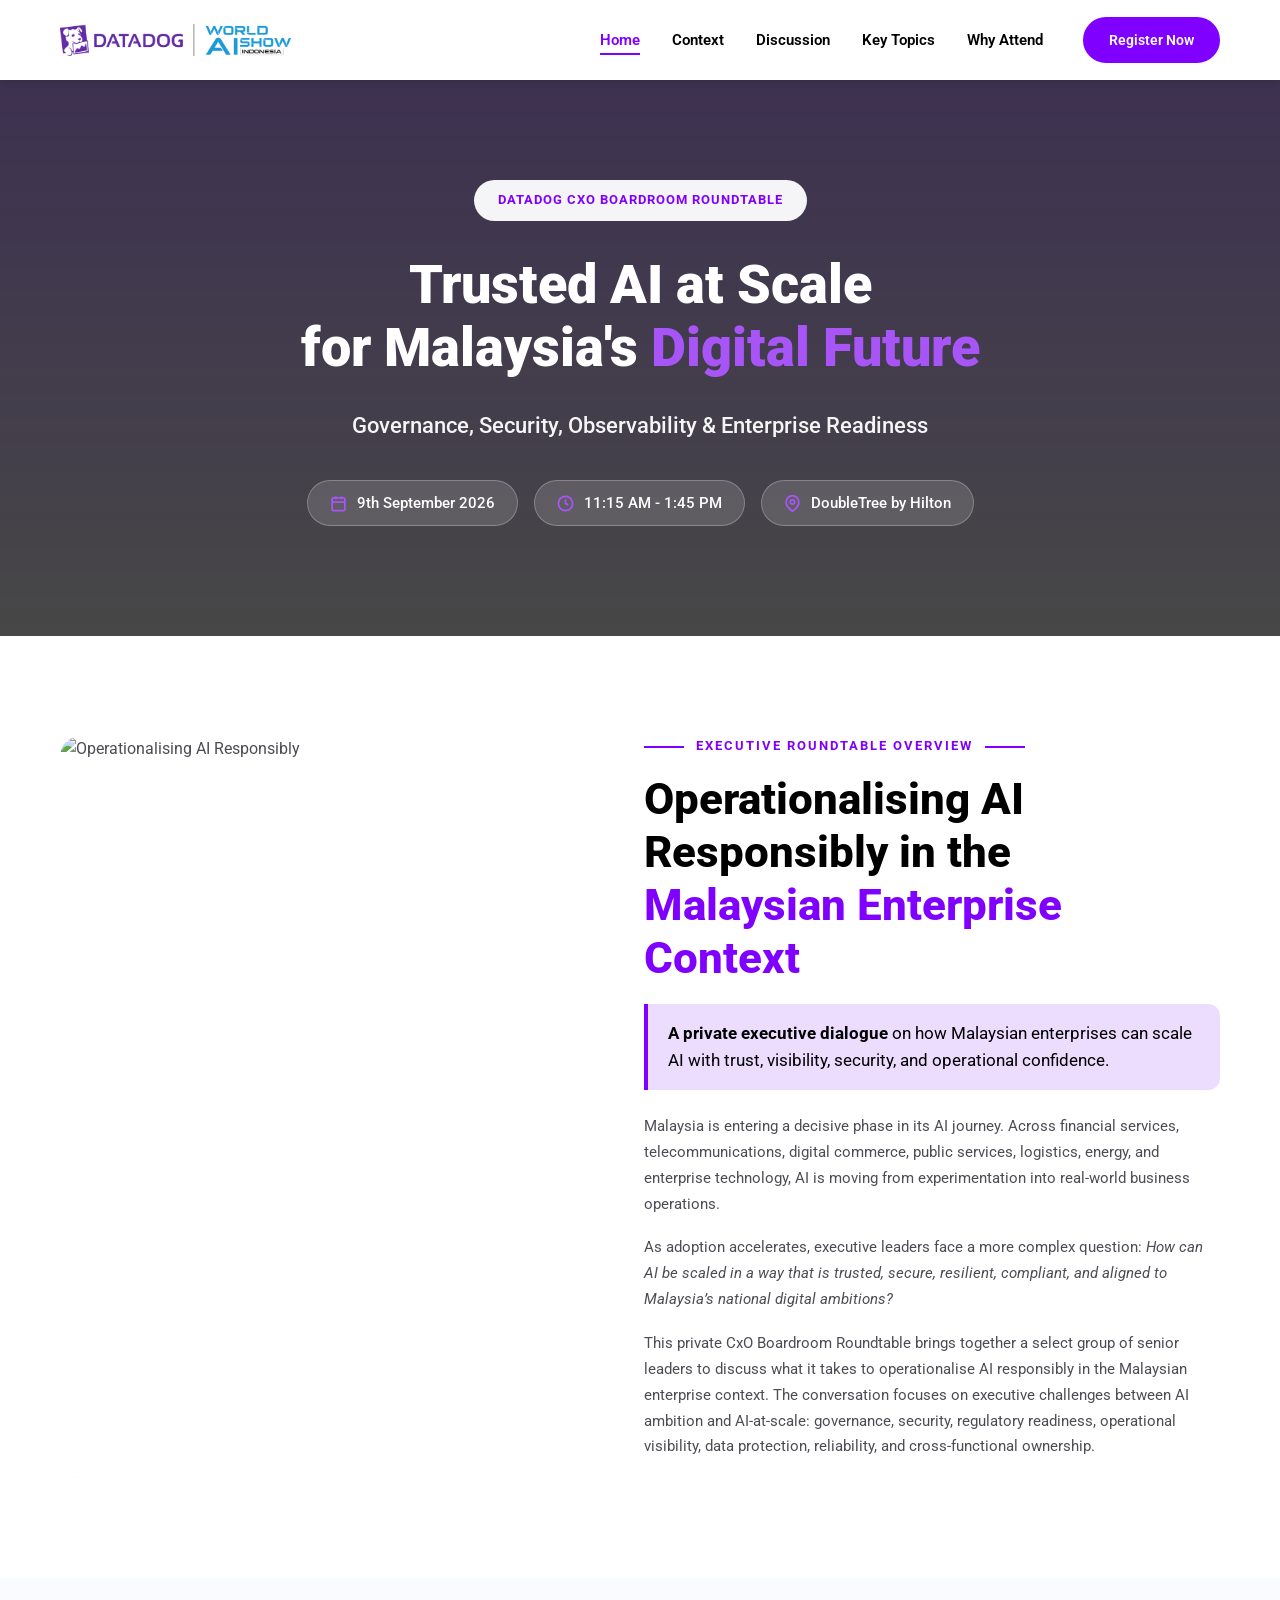
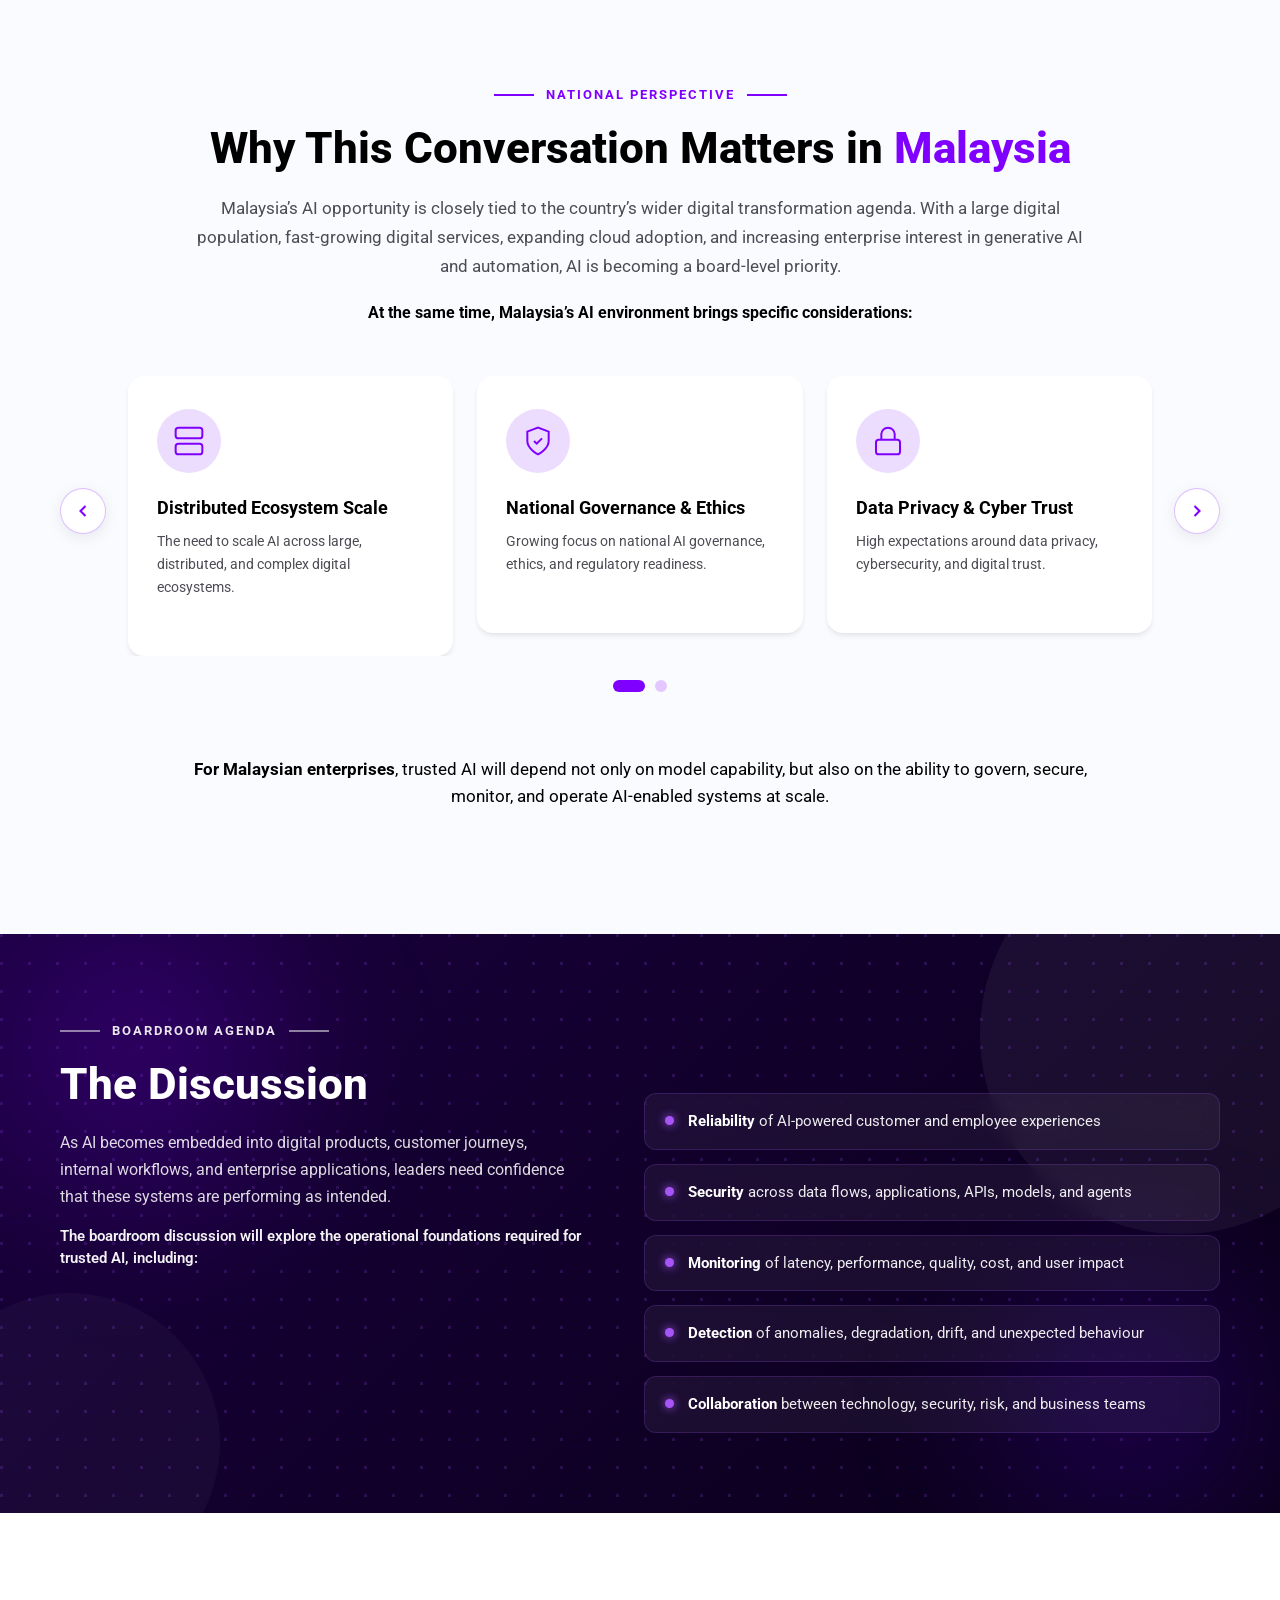
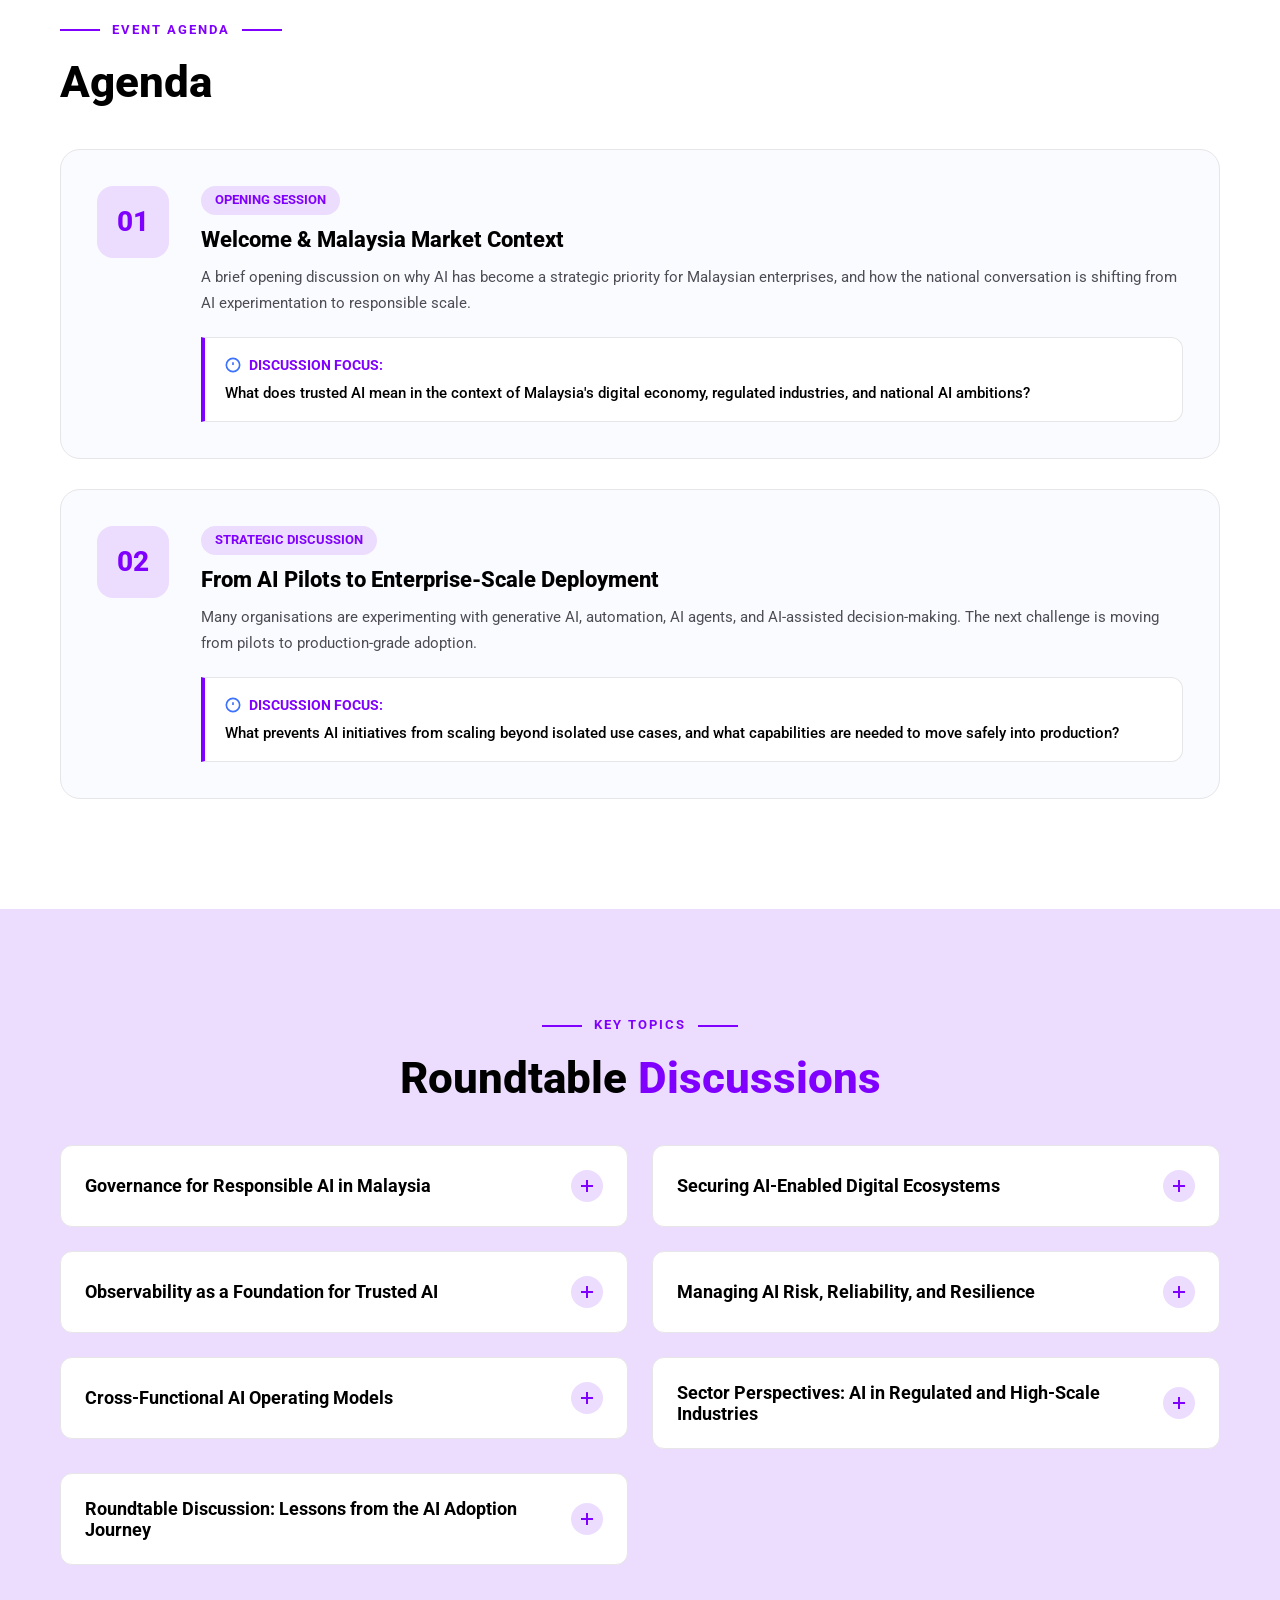
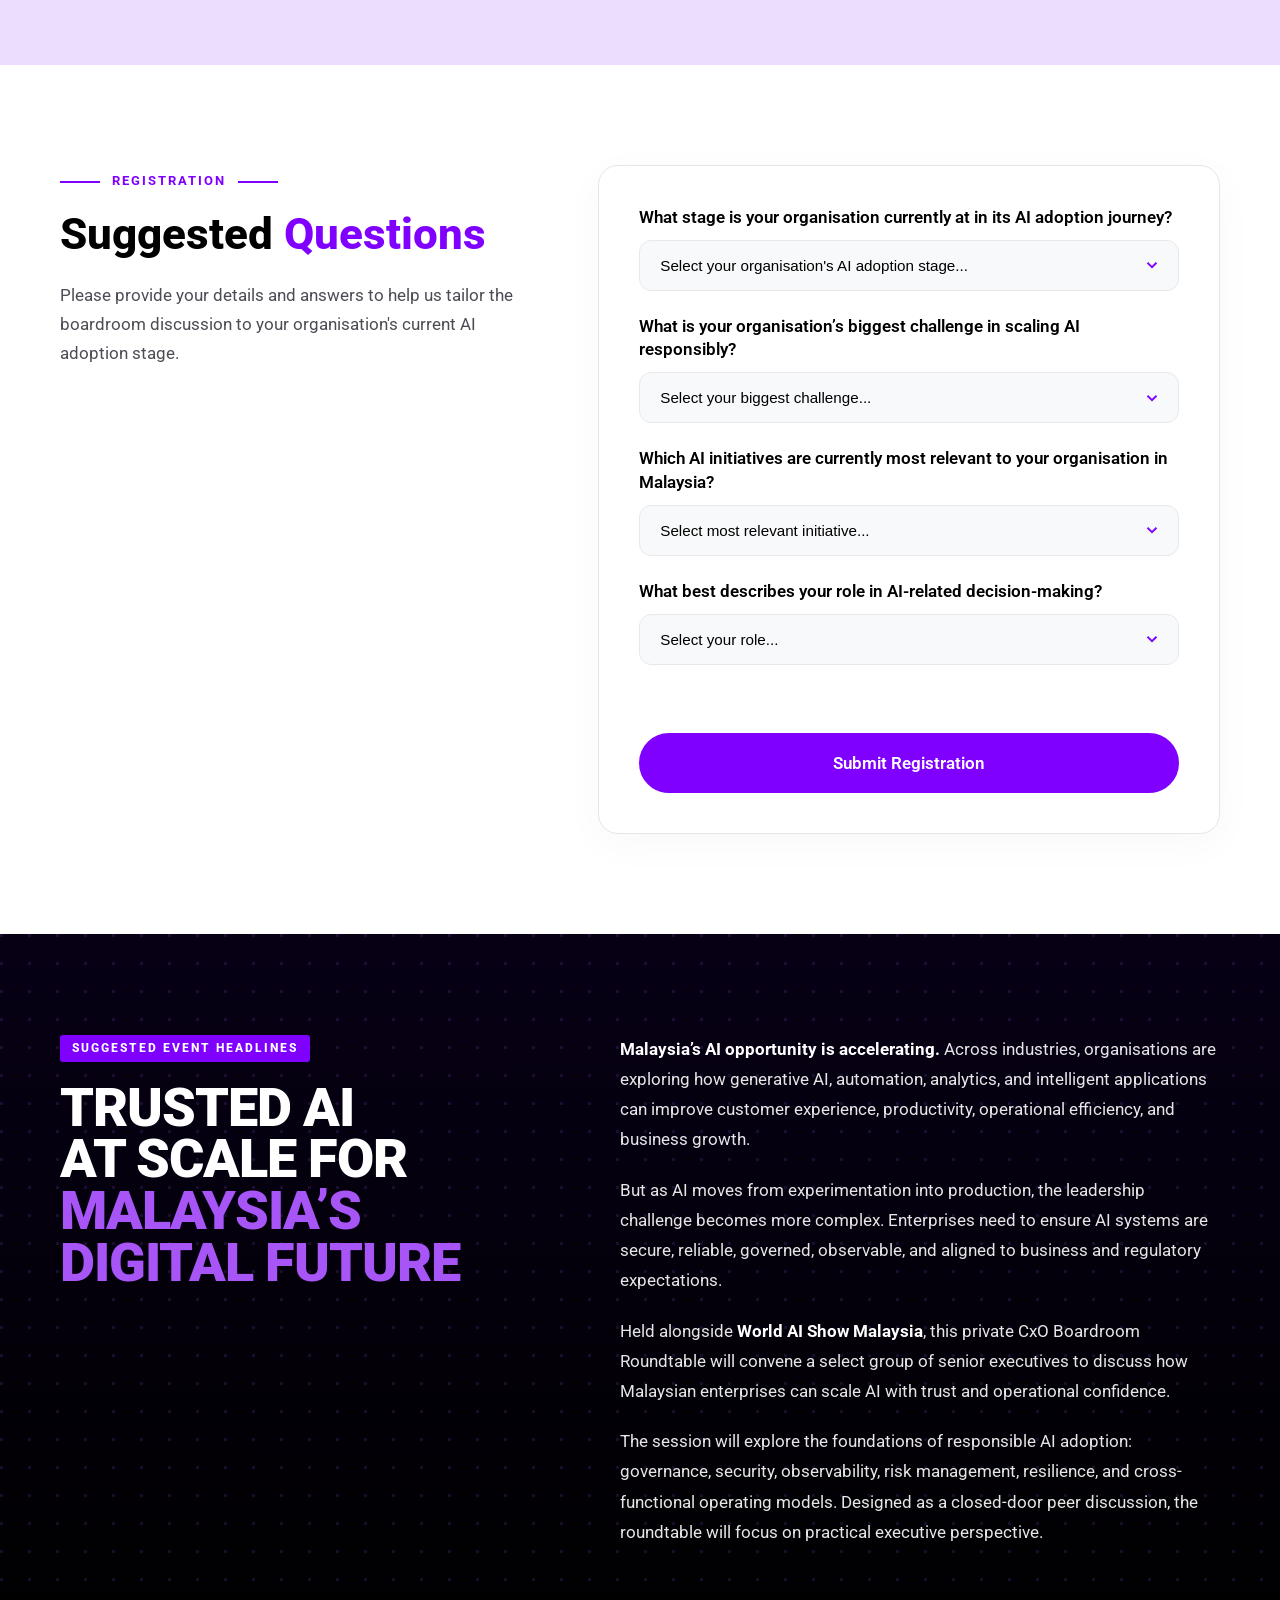
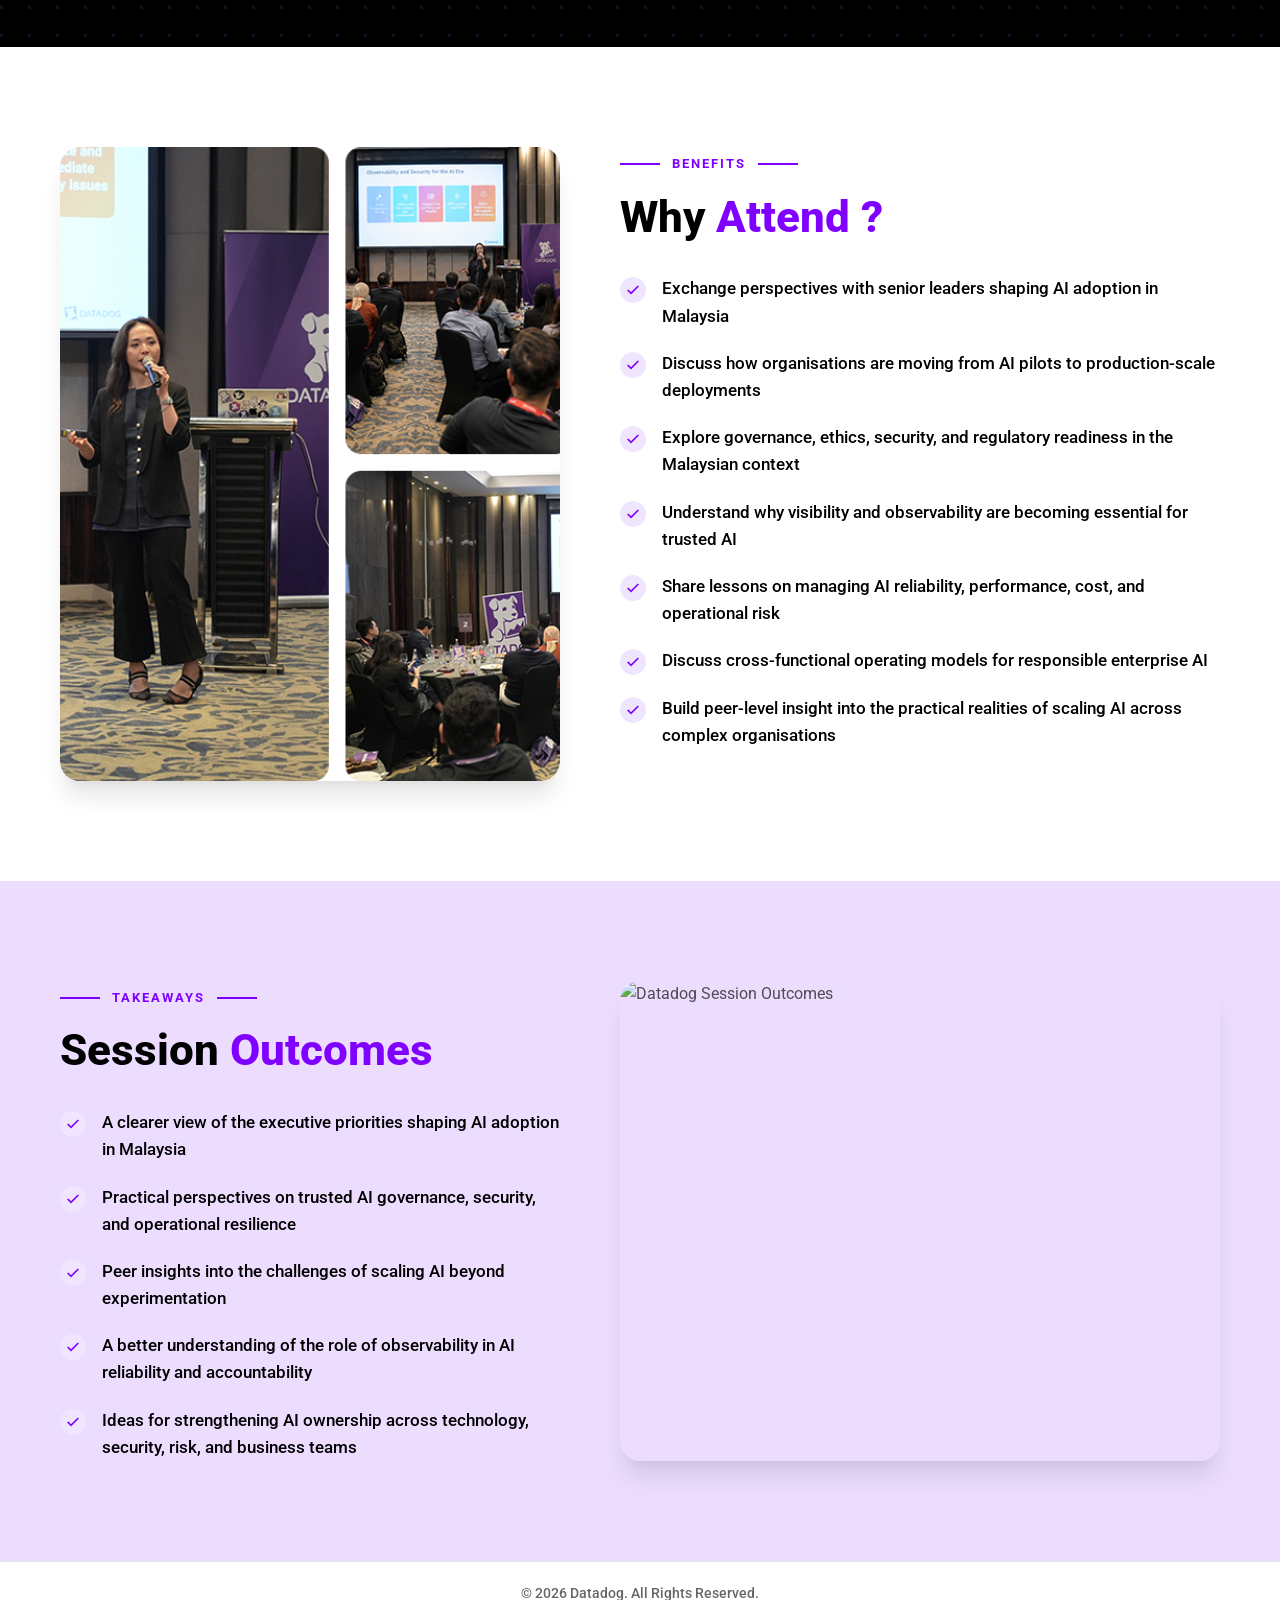
==== commit fd8e3a13: "Convert registration questions options to custom dropdown selects" ====
--- a/index.html
+++ b/index.html
@@ -608,55 +608,71 @@
                     <form class="registration-form" onsubmit="event.preventDefault();">
                         
                         <!-- Question 1 -->
-                        <div class="form-group">
-                            <label class="form-label">What stage is your organisation currently at in its AI adoption journey?</label>
-                            <div class="radio-group">
-                                <label class="radio-label"><input type="radio" name="q1"> <span>Evaluating AI use cases</span></label>
-                                <label class="radio-label"><input type="radio" name="q1"> <span>Running pilot projects</span></label>
-                                <label class="radio-label"><input type="radio" name="q1"> <span>Deploying AI into production</span></label>
-                                <label class="radio-label"><input type="radio" name="q1"> <span>Scaling AI across multiple teams or business units</span></label>
-                                <label class="radio-label"><input type="radio" name="q1"> <span>Establishing enterprise-wide AI governance and operating models</span></label>
+                        <div class="form-group" style="margin-bottom: 24px;">
+                            <label class="form-label" for="q1-select" style="font-weight: 600; margin-bottom: 10px; display: block;">What stage is your organisation currently at in its AI adoption journey?</label>
+                            <div class="select-wrapper">
+                                <select class="custom-select" id="q1-select" required>
+                                    <option value="" disabled selected>Select your organisation's AI adoption stage...</option>
+                                    <option value="Evaluating AI use cases">Evaluating AI use cases</option>
+                                    <option value="Running pilot projects">Running pilot projects</option>
+                                    <option value="Deploying AI into production">Deploying AI into production</option>
+                                    <option value="Scaling AI across multiple teams or business units">Scaling AI across multiple teams or business units</option>
+                                    <option value="Establishing enterprise-wide AI governance and operating models">Establishing enterprise-wide AI governance and operating models</option>
+                                </select>
+                                <svg class="select-arrow" width="18" height="18" viewBox="0 0 24 24" fill="none" stroke="#8000FF" stroke-width="2.5"><polyline points="6 9 12 15 18 9"></polyline></svg>
                             </div>
                         </div>
 
                         <!-- Question 2 -->
-                        <div class="form-group">
-                            <label class="form-label">What is your organisation’s biggest challenge in scaling AI responsibly?</label>
-                            <div class="radio-group">
-                                <label class="radio-label"><input type="radio" name="q2"> <span>Governance, ethics, and regulatory readiness</span></label>
-                                <label class="radio-label"><input type="radio" name="q2"> <span>Security and risk management</span></label>
-                                <label class="radio-label"><input type="radio" name="q2"> <span>Data privacy, quality, and access</span></label>
-                                <label class="radio-label"><input type="radio" name="q2"> <span>Cost control and value measurement</span></label>
-                                <label class="radio-label"><input type="radio" name="q2"> <span>Operational visibility, reliability, and monitoring</span></label>
-                                <label class="radio-label"><input type="radio" name="q2"> <span>Cross-functional ownership and accountability</span></label>
+                        <div class="form-group" style="margin-bottom: 24px;">
+                            <label class="form-label" for="q2-select" style="font-weight: 600; margin-bottom: 10px; display: block;">What is your organisation’s biggest challenge in scaling AI responsibly?</label>
+                            <div class="select-wrapper">
+                                <select class="custom-select" id="q2-select" required>
+                                    <option value="" disabled selected>Select your biggest challenge...</option>
+                                    <option value="Governance, ethics, and regulatory readiness">Governance, ethics, and regulatory readiness</option>
+                                    <option value="Security and risk management">Security and risk management</option>
+                                    <option value="Data privacy, quality, and access">Data privacy, quality, and access</option>
+                                    <option value="Cost control and value measurement">Cost control and value measurement</option>
+                                    <option value="Operational visibility, reliability, and monitoring">Operational visibility, reliability, and monitoring</option>
+                                    <option value="Cross-functional ownership and accountability">Cross-functional ownership and accountability</option>
+                                </select>
+                                <svg class="select-arrow" width="18" height="18" viewBox="0 0 24 24" fill="none" stroke="#8000FF" stroke-width="2.5"><polyline points="6 9 12 15 18 9"></polyline></svg>
                             </div>
                         </div>
 
                         <!-- Question 3 -->
-                        <div class="form-group">
-                            <label class="form-label">Which AI initiatives are currently most relevant to your organisation in Malaysia?</label>
-                            <div class="radio-group">
-                                <label class="radio-label"><input type="radio" name="q3"> <span>Generative AI applications</span></label>
-                                <label class="radio-label"><input type="radio" name="q3"> <span>AI agents and workflow automation</span></label>
-                                <label class="radio-label"><input type="radio" name="q3"> <span>Customer experience and digital channels</span></label>
-                                <label class="radio-label"><input type="radio" name="q3"> <span>Internal productivity and knowledge management</span></label>
-                                <label class="radio-label"><input type="radio" name="q3"> <span>Software development and engineering productivity</span></label>
-                                <label class="radio-label"><input type="radio" name="q3"> <span>Cybersecurity and fraud detection</span></label>
-                                <label class="radio-label"><input type="radio" name="q3"> <span>Data analytics and decision intelligence</span></label>
+                        <div class="form-group" style="margin-bottom: 24px;">
+                            <label class="form-label" for="q3-select" style="font-weight: 600; margin-bottom: 10px; display: block;">Which AI initiatives are currently most relevant to your organisation in Malaysia?</label>
+                            <div class="select-wrapper">
+                                <select class="custom-select" id="q3-select" required>
+                                    <option value="" disabled selected>Select most relevant initiative...</option>
+                                    <option value="Generative AI applications">Generative AI applications</option>
+                                    <option value="AI agents and workflow automation">AI agents and workflow automation</option>
+                                    <option value="Customer experience and digital channels">Customer experience and digital channels</option>
+                                    <option value="Internal productivity and knowledge management">Internal productivity and knowledge management</option>
+                                    <option value="Software development and engineering productivity">Software development and engineering productivity</option>
+                                    <option value="Cybersecurity and fraud detection">Cybersecurity and fraud detection</option>
+                                    <option value="Data analytics and decision intelligence">Data analytics and decision intelligence</option>
+                                </select>
+                                <svg class="select-arrow" width="18" height="18" viewBox="0 0 24 24" fill="none" stroke="#8000FF" stroke-width="2.5"><polyline points="6 9 12 15 18 9"></polyline></svg>
                             </div>
                         </div>
 
                         <!-- Question 4 -->
-                        <div class="form-group">
-                            <label class="form-label">What best describes your role in AI-related decision-making?</label>
-                            <div class="radio-group">
-                                <label class="radio-label"><input type="radio" name="q4"> <span>Executive sponsor</span></label>
-                                <label class="radio-label"><input type="radio" name="q4"> <span>Technology leader</span></label>
-                                <label class="radio-label"><input type="radio" name="q4"> <span>Security leader</span></label>
-                                <label class="radio-label"><input type="radio" name="q4"> <span>Data, analytics, or AI leader</span></label>
-                                <label class="radio-label"><input type="radio" name="q4"> <span>Risk, governance, or compliance leader</span></label>
-                                <label class="radio-label"><input type="radio" name="q4"> <span>Business unit leader</span></label>
-                                <label class="radio-label"><input type="radio" name="q4"> <span>Innovation or transformation leader</span></label>
+                        <div class="form-group" style="margin-bottom: 28px;">
+                            <label class="form-label" for="q4-select" style="font-weight: 600; margin-bottom: 10px; display: block;">What best describes your role in AI-related decision-making?</label>
+                            <div class="select-wrapper">
+                                <select class="custom-select" id="q4-select" required>
+                                    <option value="" disabled selected>Select your role...</option>
+                                    <option value="Executive sponsor">Executive sponsor</option>
+                                    <option value="Technology leader">Technology leader</option>
+                                    <option value="Security leader">Security leader</option>
+                                    <option value="Data, analytics, or AI leader">Data, analytics, or AI leader</option>
+                                    <option value="Risk, governance, or compliance leader">Risk, governance, or compliance leader</option>
+                                    <option value="Business unit leader">Business unit leader</option>
+                                    <option value="Innovation or transformation leader">Innovation or transformation leader</option>
+                                </select>
+                                <svg class="select-arrow" width="18" height="18" viewBox="0 0 24 24" fill="none" stroke="#8000FF" stroke-width="2.5"><polyline points="6 9 12 15 18 9"></polyline></svg>
                             </div>
                         </div>
 
--- a/style.css
+++ b/style.css
@@ -1599,8 +1599,59 @@
   font-size: 1.0625rem;
   font-weight: 700;
   color: var(--text-dark);
-  margin-bottom: 16px;
+  margin-bottom: 12px;
   line-height: 1.4;
+}
+
+/* ===== Custom Select Dropdown ===== */
+.select-wrapper {
+  position: relative;
+  width: 100%;
+}
+
+.custom-select {
+  width: 100%;
+  padding: 16px 48px 16px 20px;
+  background: #F8F9FA;
+  border: 1px solid #E6E8EC;
+  border-radius: 12px;
+  font-size: 0.95rem;
+  font-weight: 500;
+  color: var(--text-dark);
+  appearance: none;
+  -webkit-appearance: none;
+  -moz-appearance: none;
+  cursor: pointer;
+  transition: all 0.3s ease;
+  outline: none;
+}
+
+.custom-select:focus {
+  border-color: #8000FF;
+  background: #FFFFFF;
+  box-shadow: 0 0 0 4px rgba(128, 0, 255, 0.1);
+}
+
+.custom-select option {
+  color: #111827;
+  padding: 12px;
+}
+
+.custom-select option:disabled {
+  color: #9CA3AF;
+}
+
+.select-arrow {
+  position: absolute;
+  right: 18px;
+  top: 50%;
+  transform: translateY(-50%);
+  pointer-events: none;
+  transition: transform 0.3s ease;
+}
+
+.select-wrapper:hover .select-arrow {
+  transform: translateY(-50%) translateY(2px);
 }
 
 .radio-group {
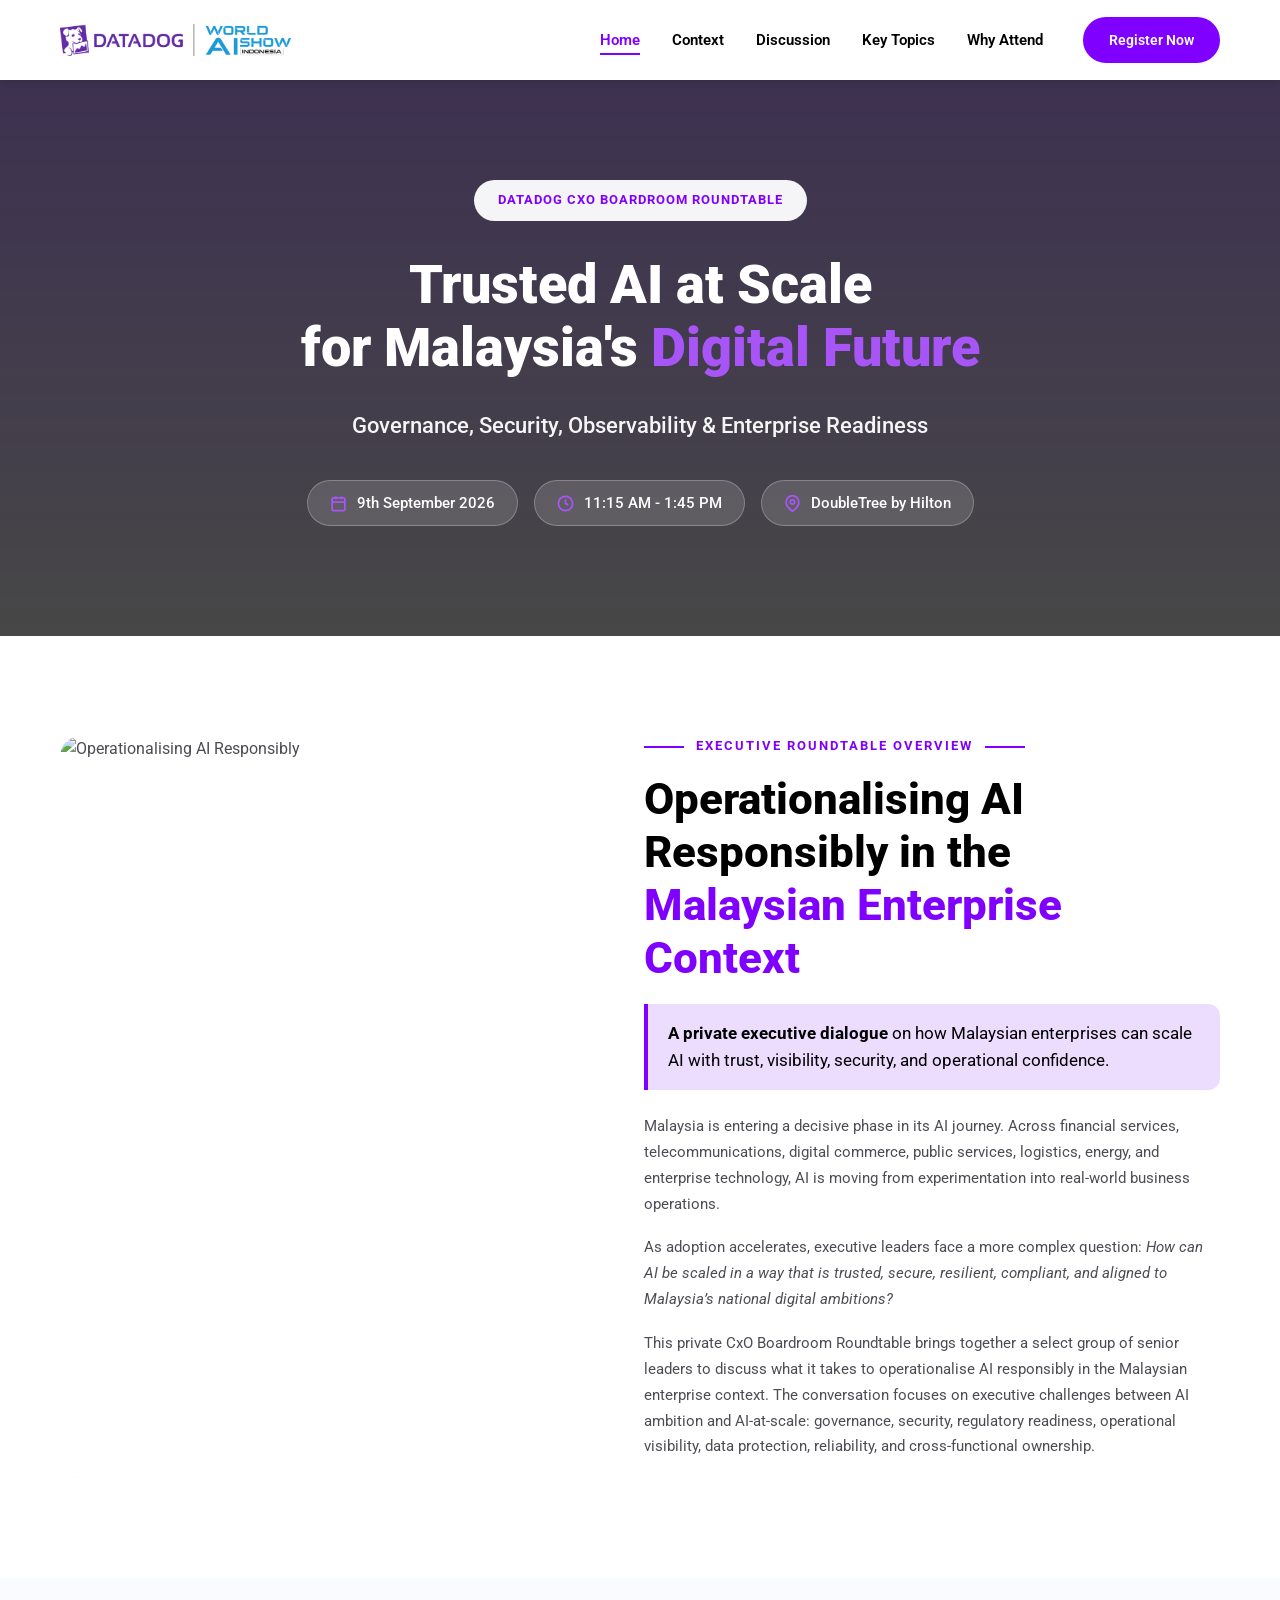
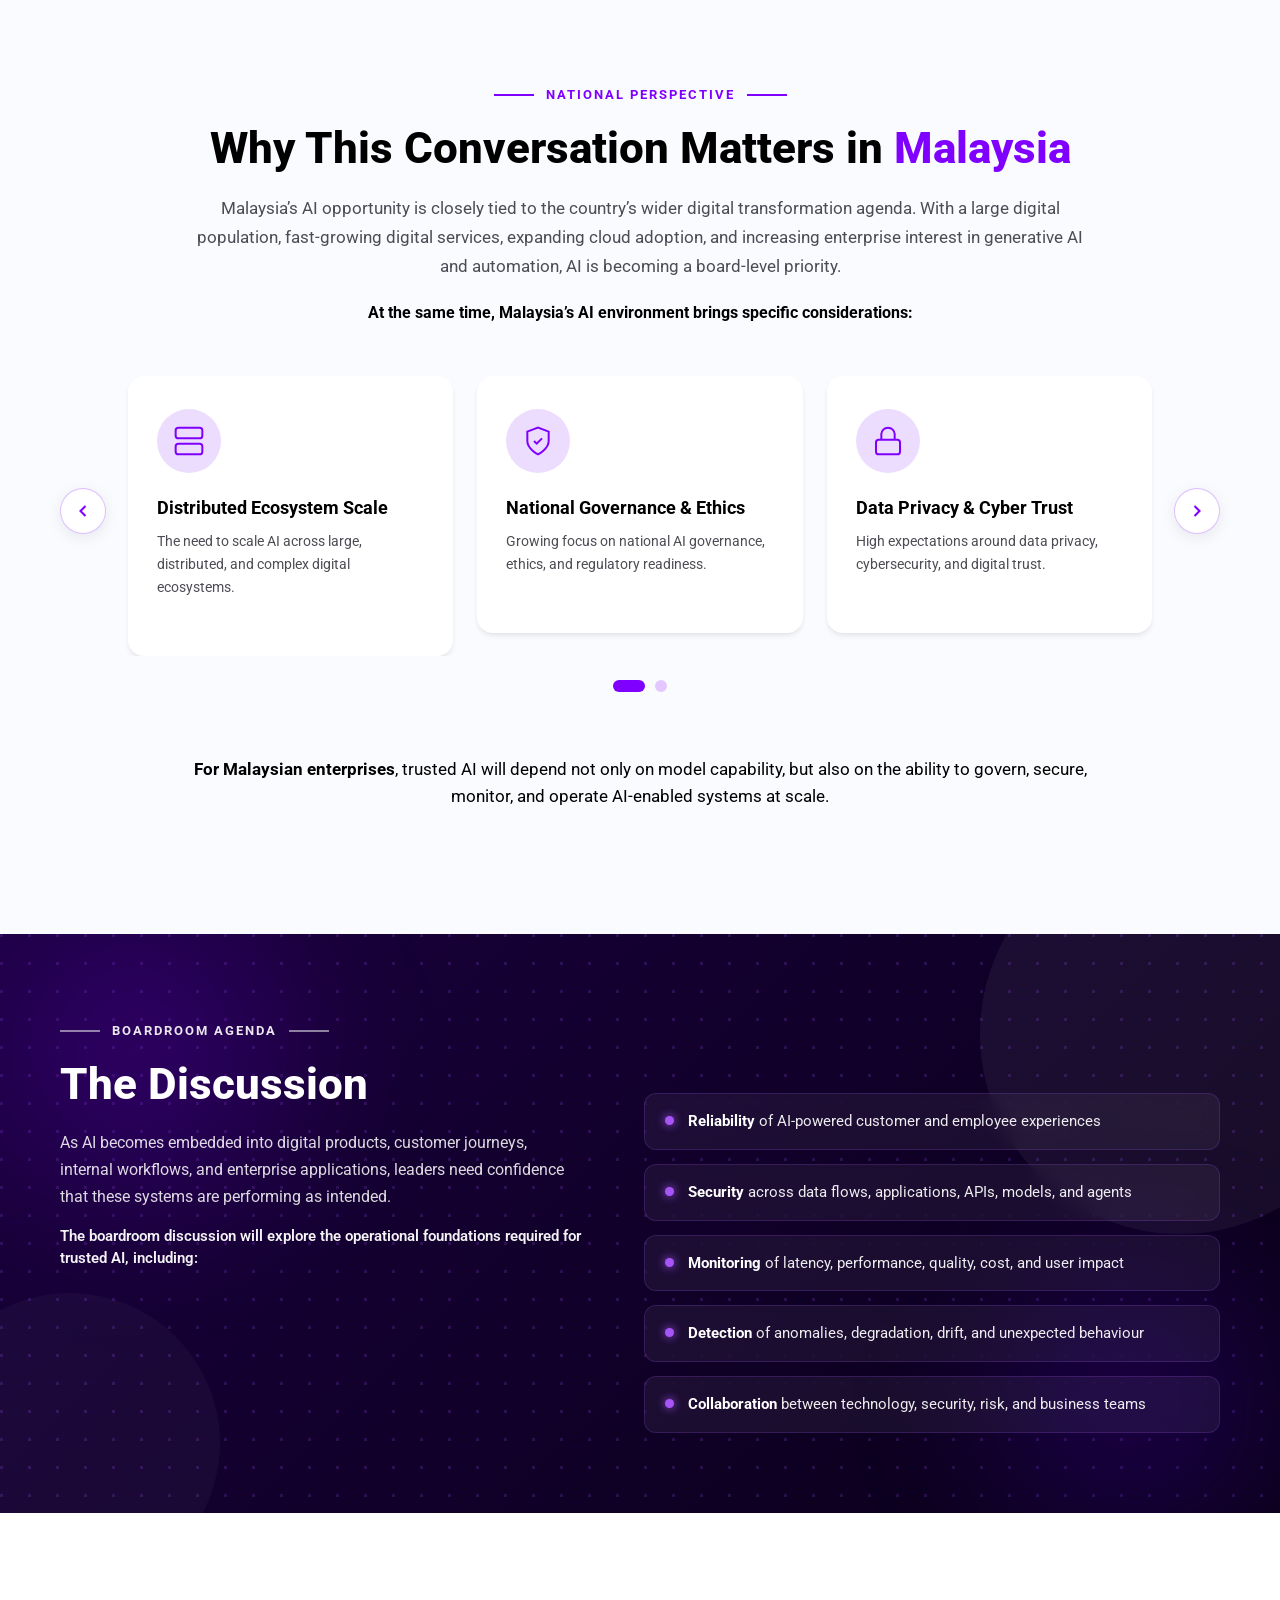
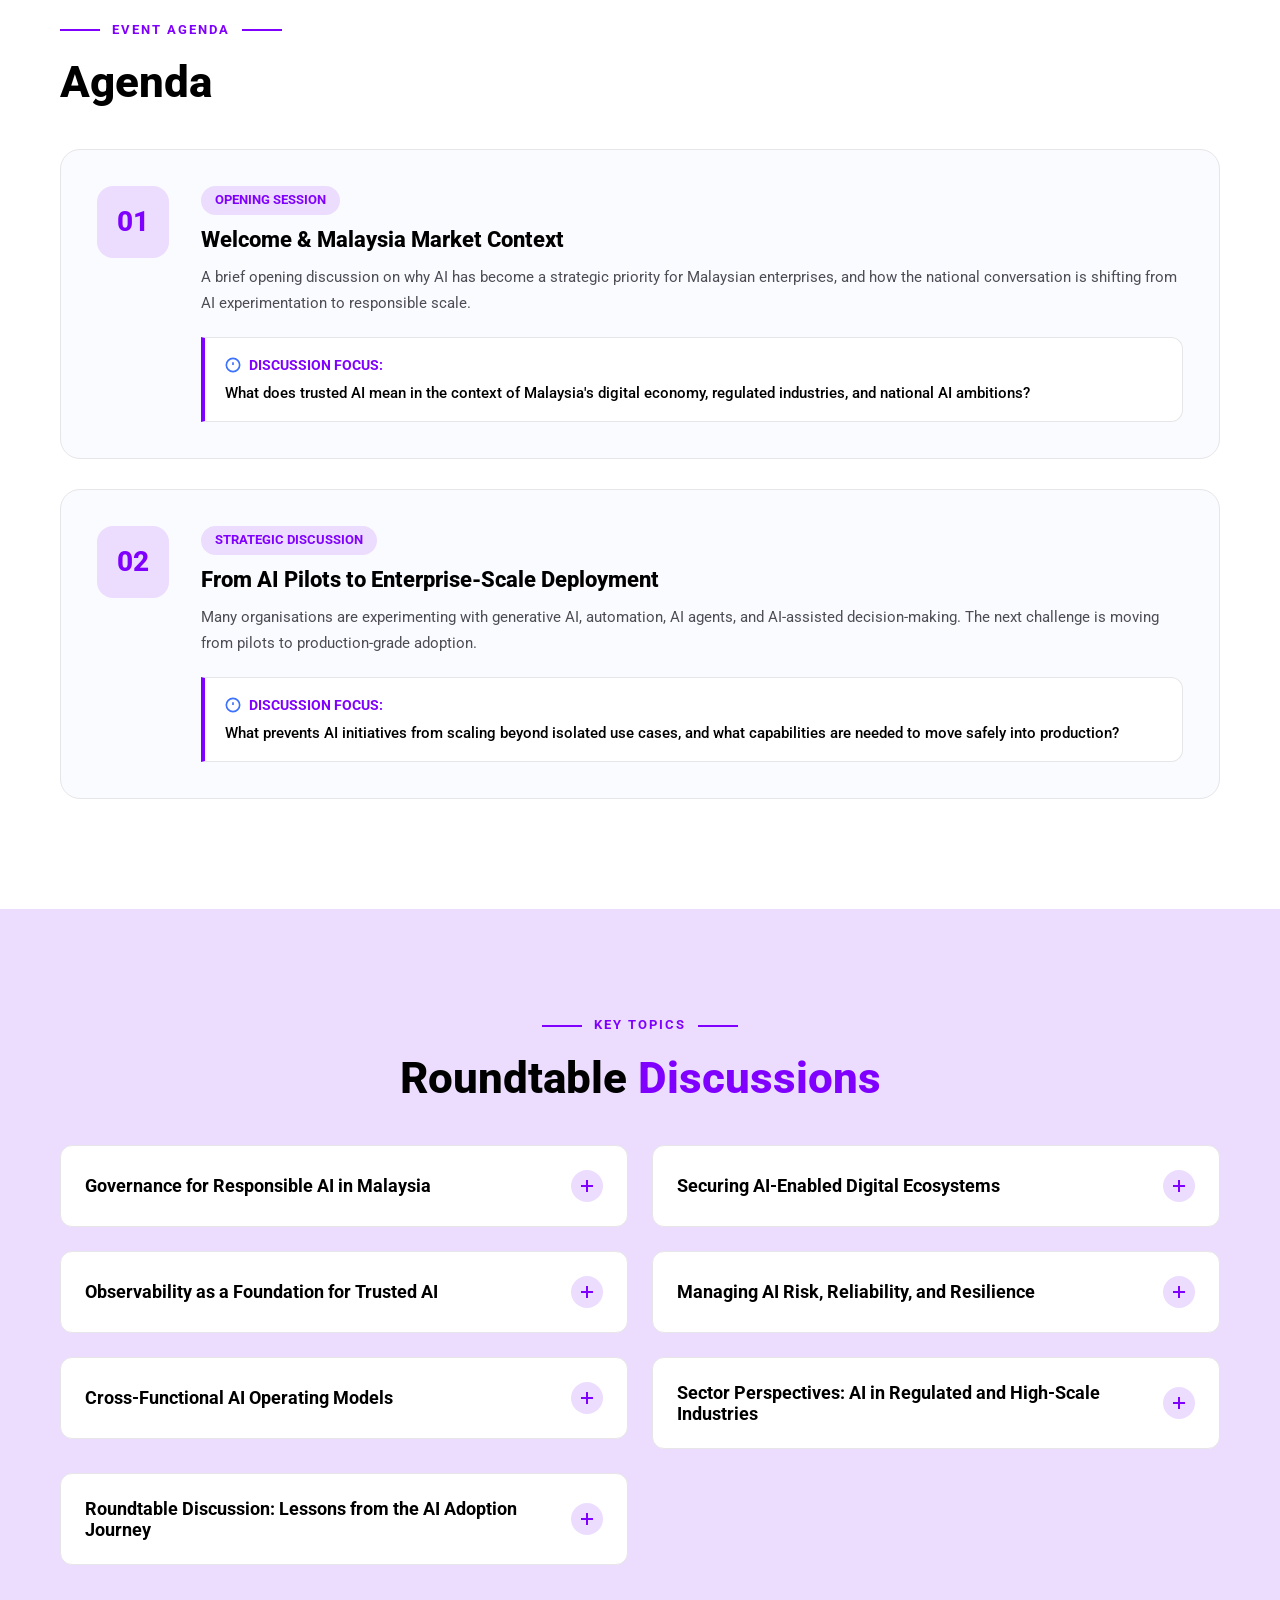
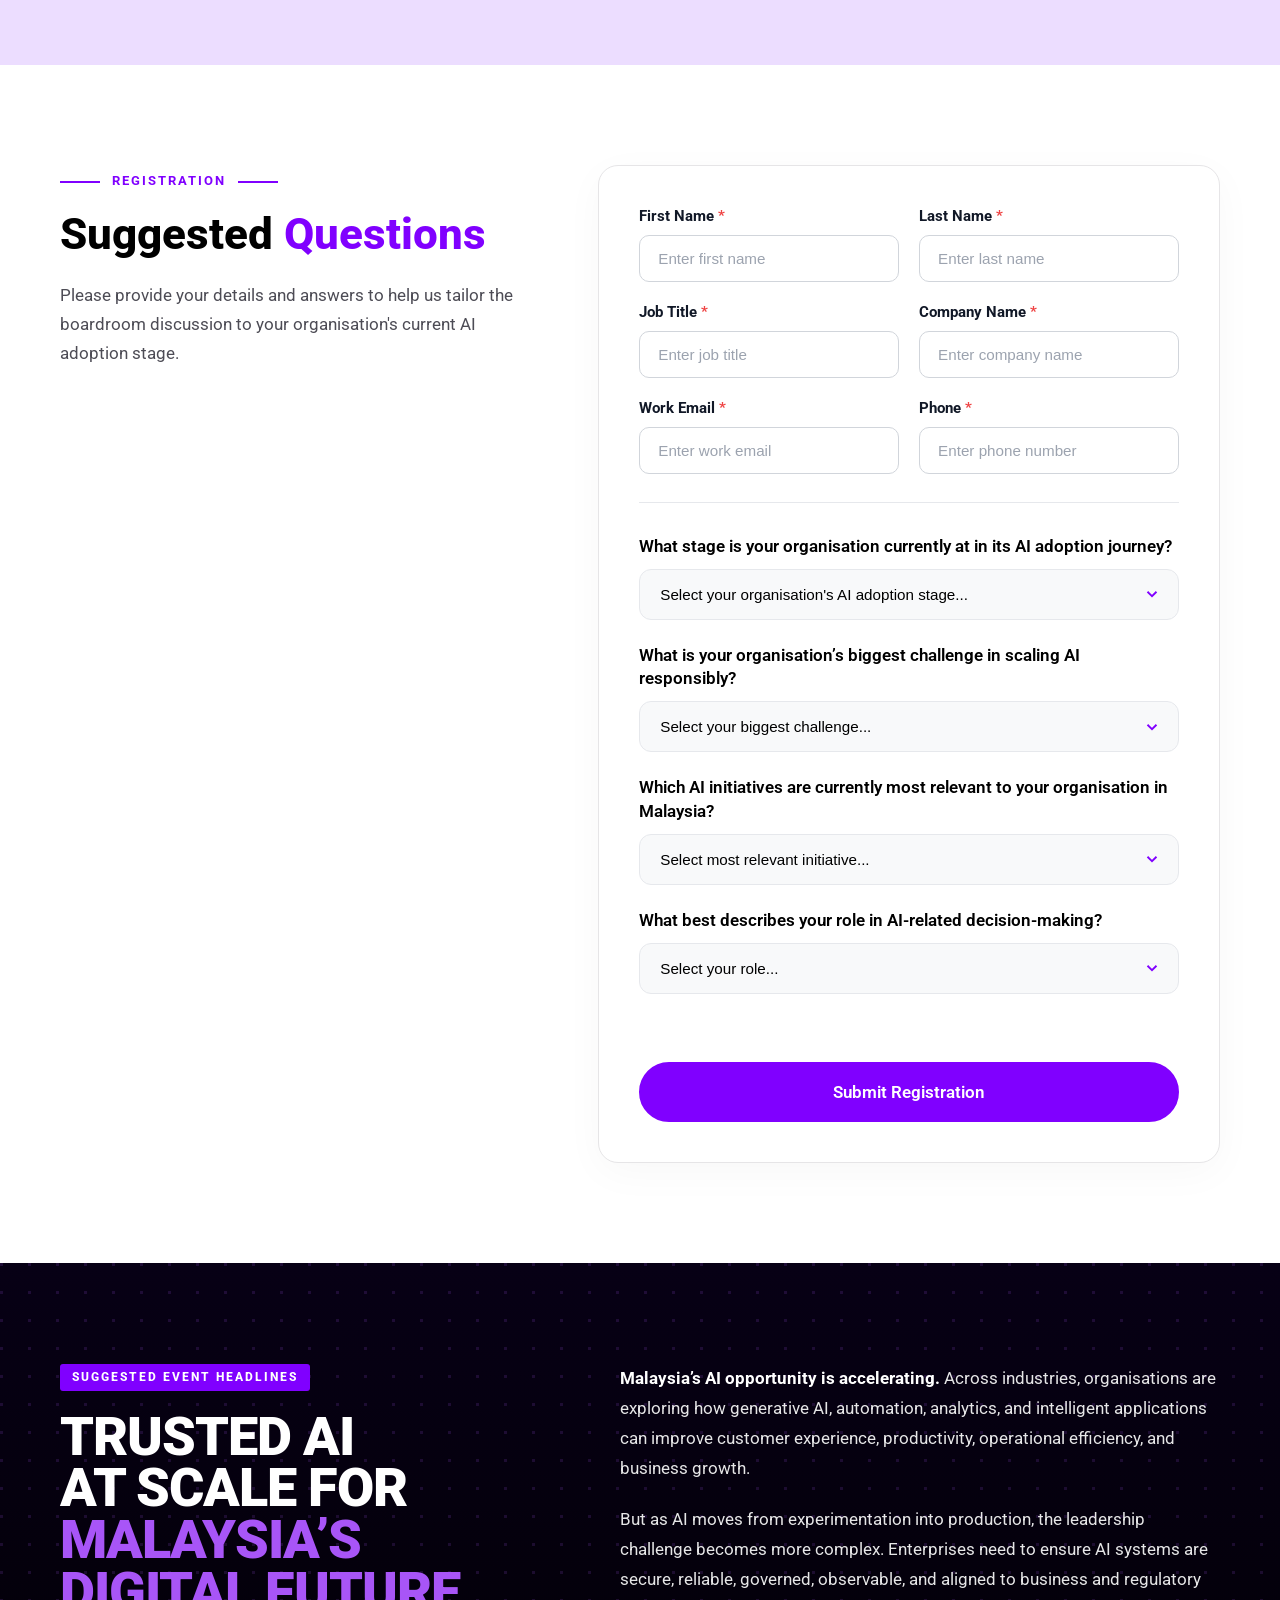
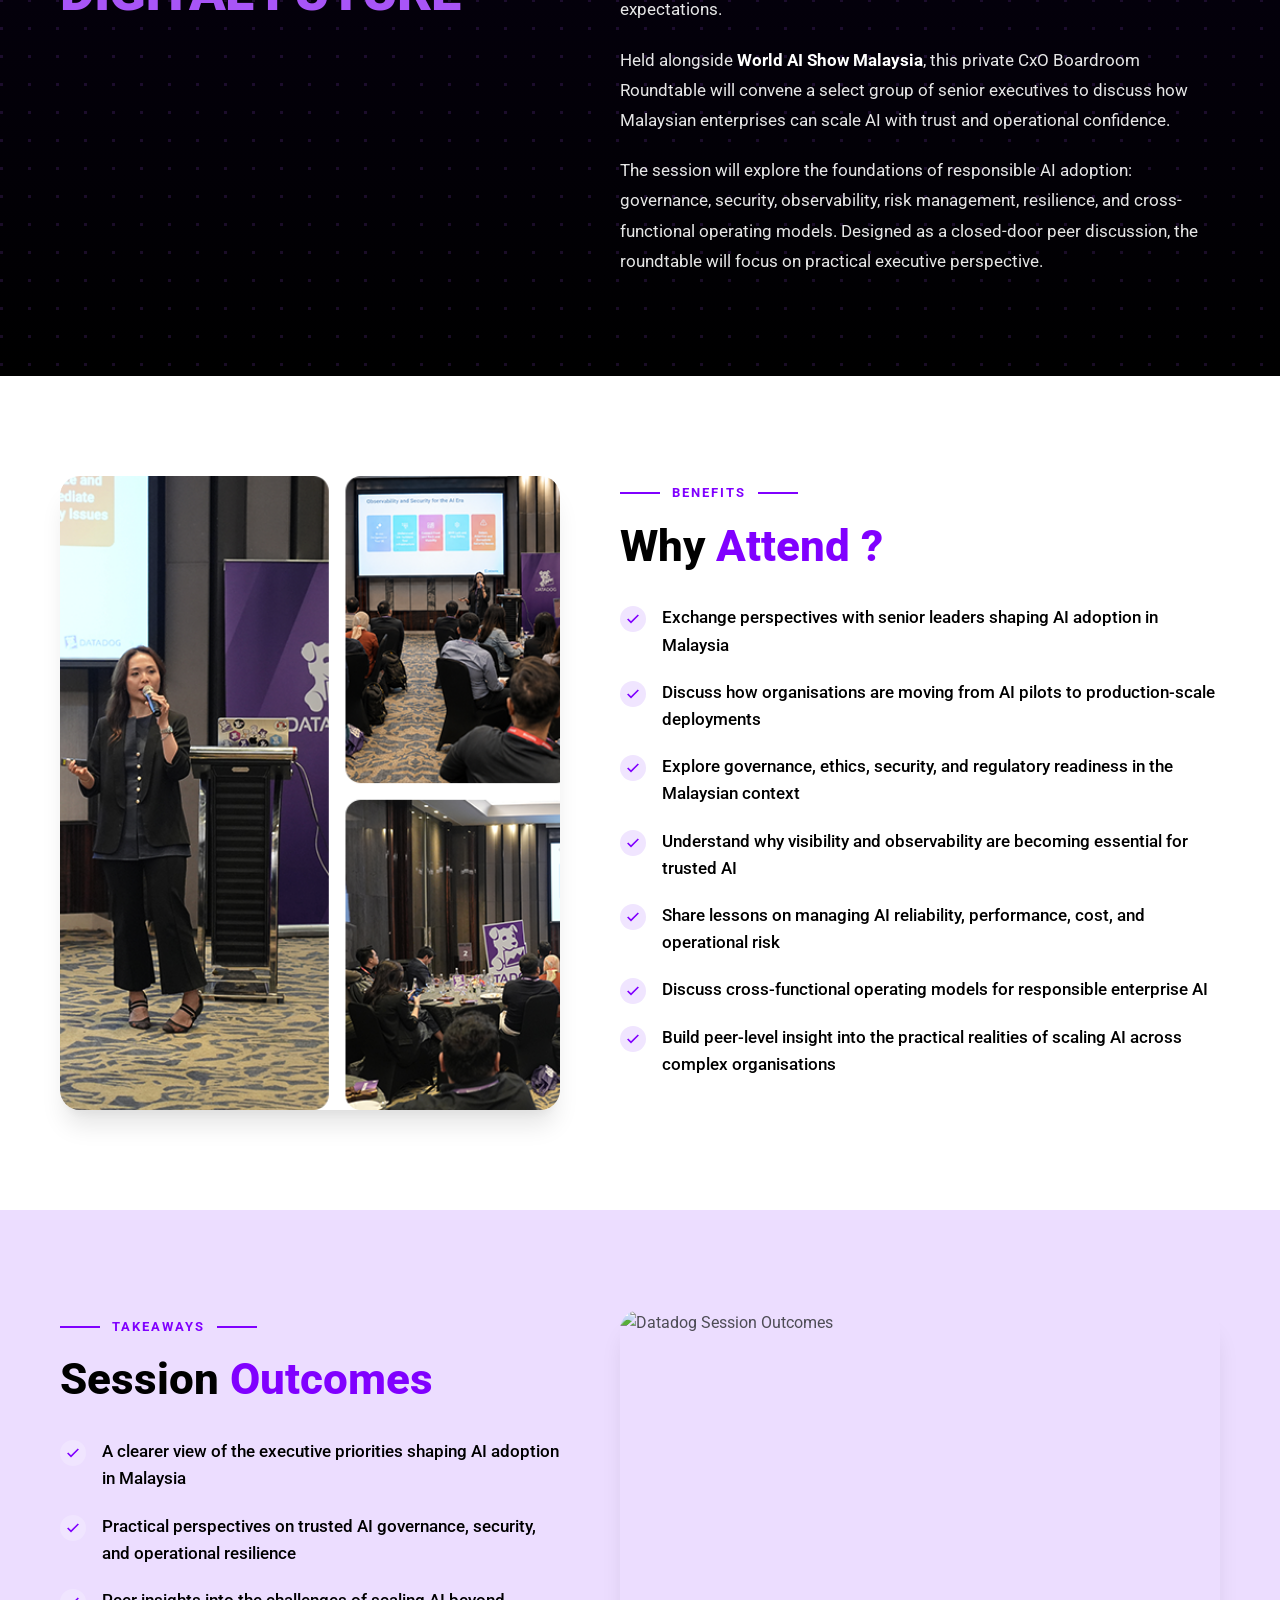
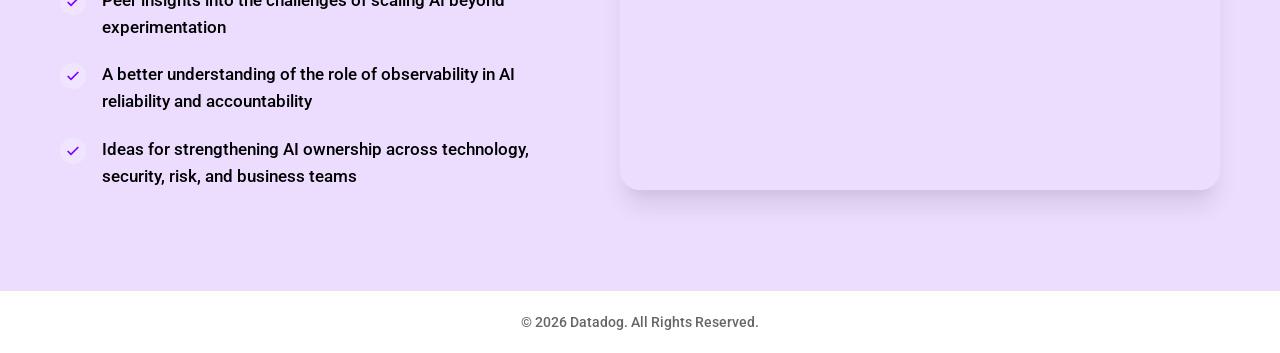
==== commit 43e93327: "Add 2-column contact details input fields to Registration form" ====
--- a/index.html
+++ b/index.html
@@ -607,6 +607,42 @@
                 <div class="registration-form-container">
                     <form class="registration-form" onsubmit="event.preventDefault();">
                         
+                        <!-- Personal Details Fields (2-Column Grid) -->
+                        <div class="form-row-grid" style="display: grid; grid-template-columns: 1fr 1fr; gap: 20px; margin-bottom: 20px;">
+                            <div class="form-group" style="margin-bottom: 0;">
+                                <label class="form-label" for="first-name" style="font-weight: 700; color: #111827; font-size: 0.9375rem; margin-bottom: 8px; display: block;">First Name <span style="color: #EF4444;">*</span></label>
+                                <input type="text" id="first-name" class="custom-input" placeholder="Enter first name" required>
+                            </div>
+                            <div class="form-group" style="margin-bottom: 0;">
+                                <label class="form-label" for="last-name" style="font-weight: 700; color: #111827; font-size: 0.9375rem; margin-bottom: 8px; display: block;">Last Name <span style="color: #EF4444;">*</span></label>
+                                <input type="text" id="last-name" class="custom-input" placeholder="Enter last name" required>
+                            </div>
+                        </div>
+
+                        <div class="form-row-grid" style="display: grid; grid-template-columns: 1fr 1fr; gap: 20px; margin-bottom: 20px;">
+                            <div class="form-group" style="margin-bottom: 0;">
+                                <label class="form-label" for="job-title" style="font-weight: 700; color: #111827; font-size: 0.9375rem; margin-bottom: 8px; display: block;">Job Title <span style="color: #EF4444;">*</span></label>
+                                <input type="text" id="job-title" class="custom-input" placeholder="Enter job title" required>
+                            </div>
+                            <div class="form-group" style="margin-bottom: 0;">
+                                <label class="form-label" for="company-name" style="font-weight: 700; color: #111827; font-size: 0.9375rem; margin-bottom: 8px; display: block;">Company Name <span style="color: #EF4444;">*</span></label>
+                                <input type="text" id="company-name" class="custom-input" placeholder="Enter company name" required>
+                            </div>
+                        </div>
+
+                        <div class="form-row-grid" style="display: grid; grid-template-columns: 1fr 1fr; gap: 20px; margin-bottom: 28px;">
+                            <div class="form-group" style="margin-bottom: 0;">
+                                <label class="form-label" for="work-email" style="font-weight: 700; color: #111827; font-size: 0.9375rem; margin-bottom: 8px; display: block;">Work Email <span style="color: #EF4444;">*</span></label>
+                                <input type="email" id="work-email" class="custom-input" placeholder="Enter work email" required>
+                            </div>
+                            <div class="form-group" style="margin-bottom: 0;">
+                                <label class="form-label" for="phone" style="font-weight: 700; color: #111827; font-size: 0.9375rem; margin-bottom: 8px; display: block;">Phone <span style="color: #EF4444;">*</span></label>
+                                <input type="tel" id="phone" class="custom-input" placeholder="Enter phone number" required>
+                            </div>
+                        </div>
+
+                        <hr style="border: none; border-top: 1px solid #E6E8EC; margin: 28px 0 32px;">
+
                         <!-- Question 1 -->
                         <div class="form-group" style="margin-bottom: 24px;">
                             <label class="form-label" for="q1-select" style="font-weight: 600; margin-bottom: 10px; display: block;">What stage is your organisation currently at in its AI adoption journey?</label>
--- a/style.css
+++ b/style.css
@@ -1601,6 +1601,31 @@
   color: var(--text-dark);
   margin-bottom: 12px;
   line-height: 1.4;
+}
+
+/* ===== Custom Form Text Input ===== */
+.custom-input {
+  width: 100%;
+  padding: 14px 18px;
+  background: #FFFFFF;
+  border: 1px solid #D1D5DB;
+  border-radius: 10px;
+  font-size: 0.95rem;
+  font-weight: 500;
+  color: var(--text-dark);
+  transition: all 0.3s ease;
+  outline: none;
+}
+
+.custom-input:focus {
+  border-color: #8000FF;
+  background: #FFFFFF;
+  box-shadow: 0 0 0 4px rgba(128, 0, 255, 0.1);
+}
+
+.custom-input::placeholder {
+  color: #9CA3AF;
+  font-weight: 400;
 }
 
 /* ===== Custom Select Dropdown ===== */
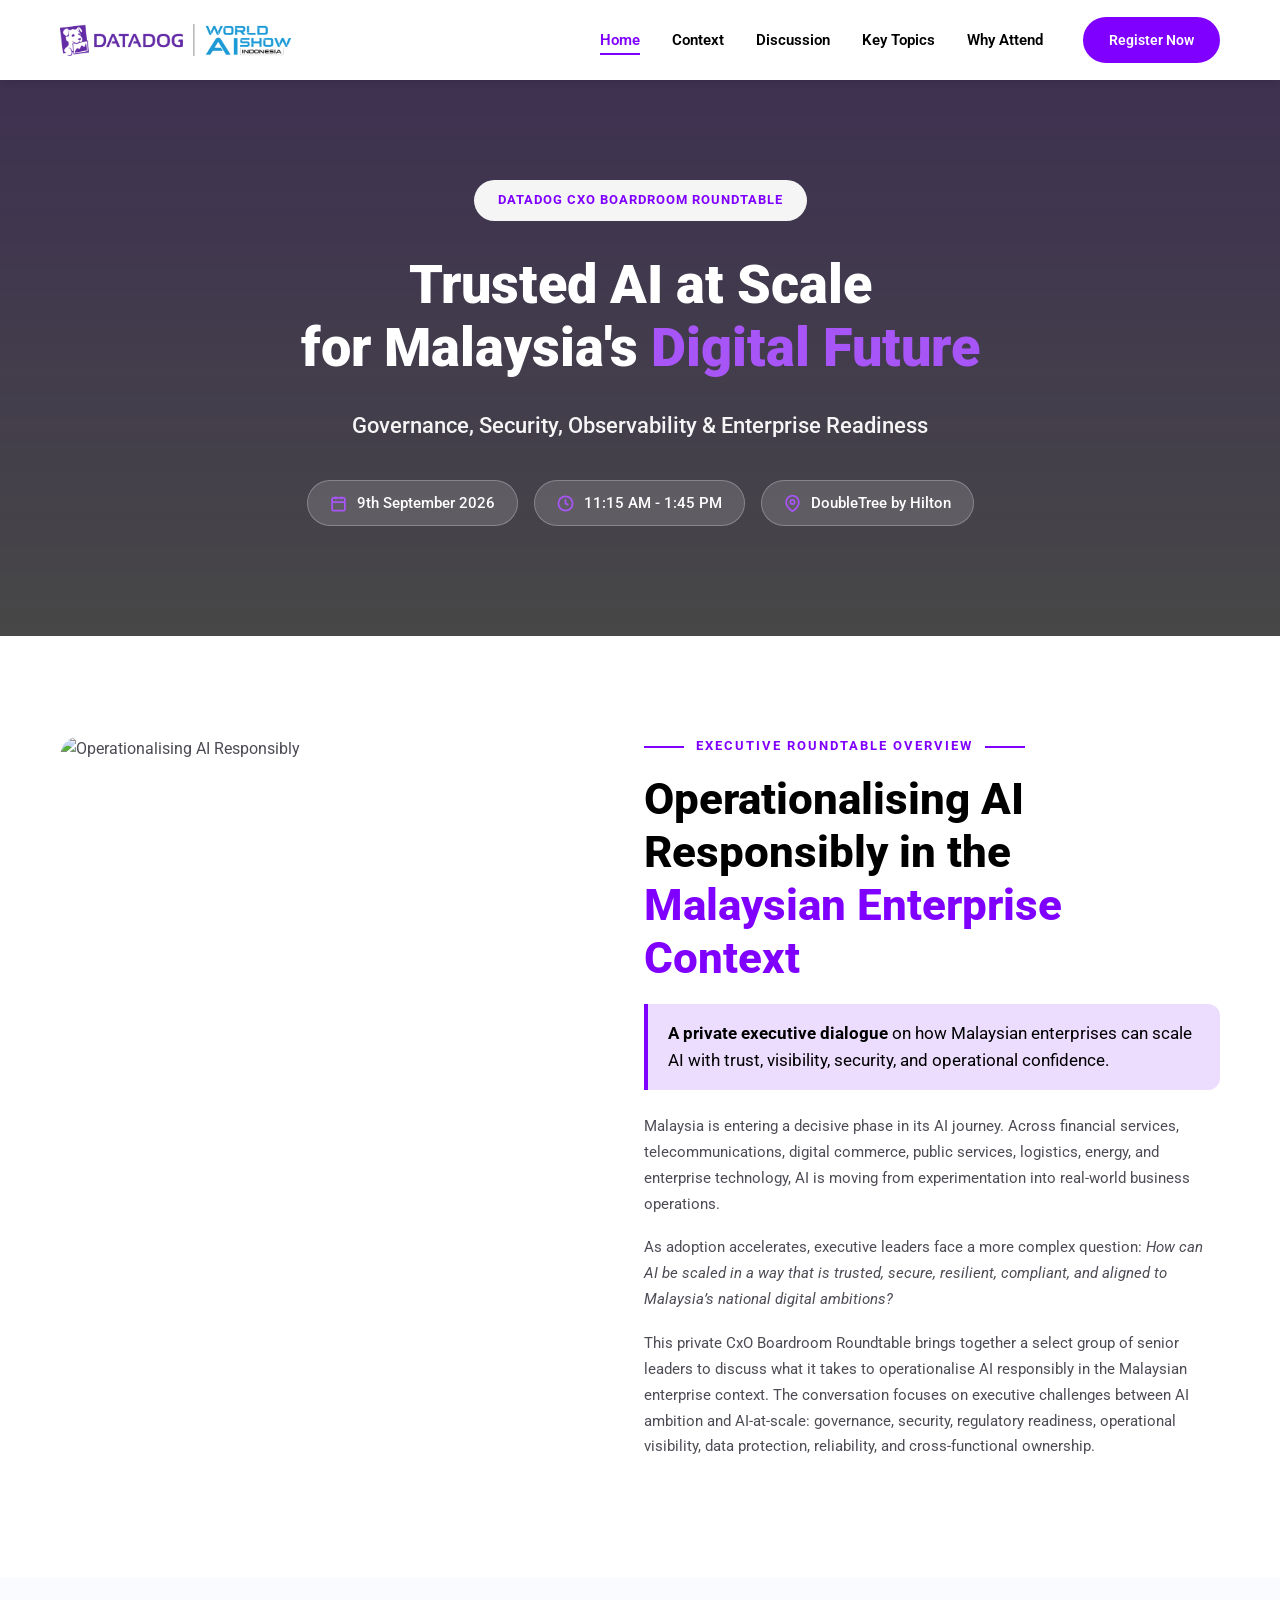
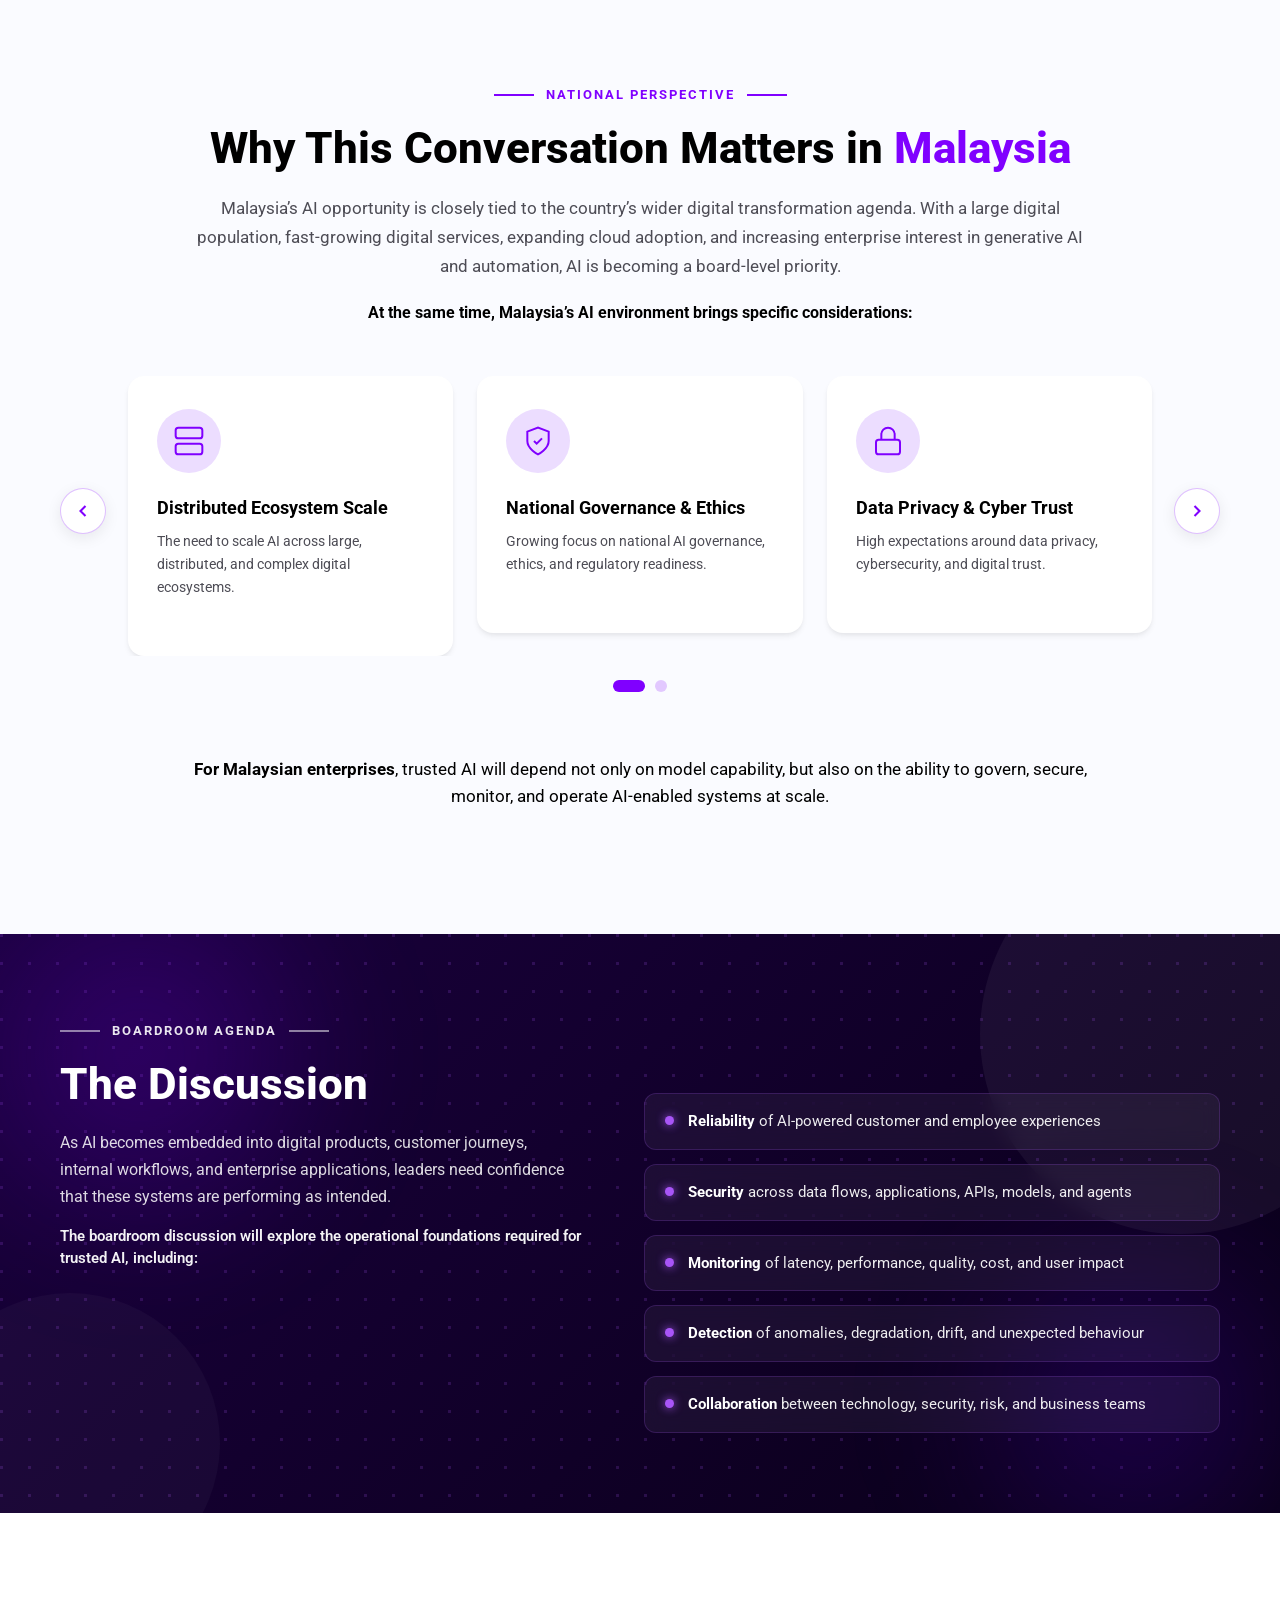
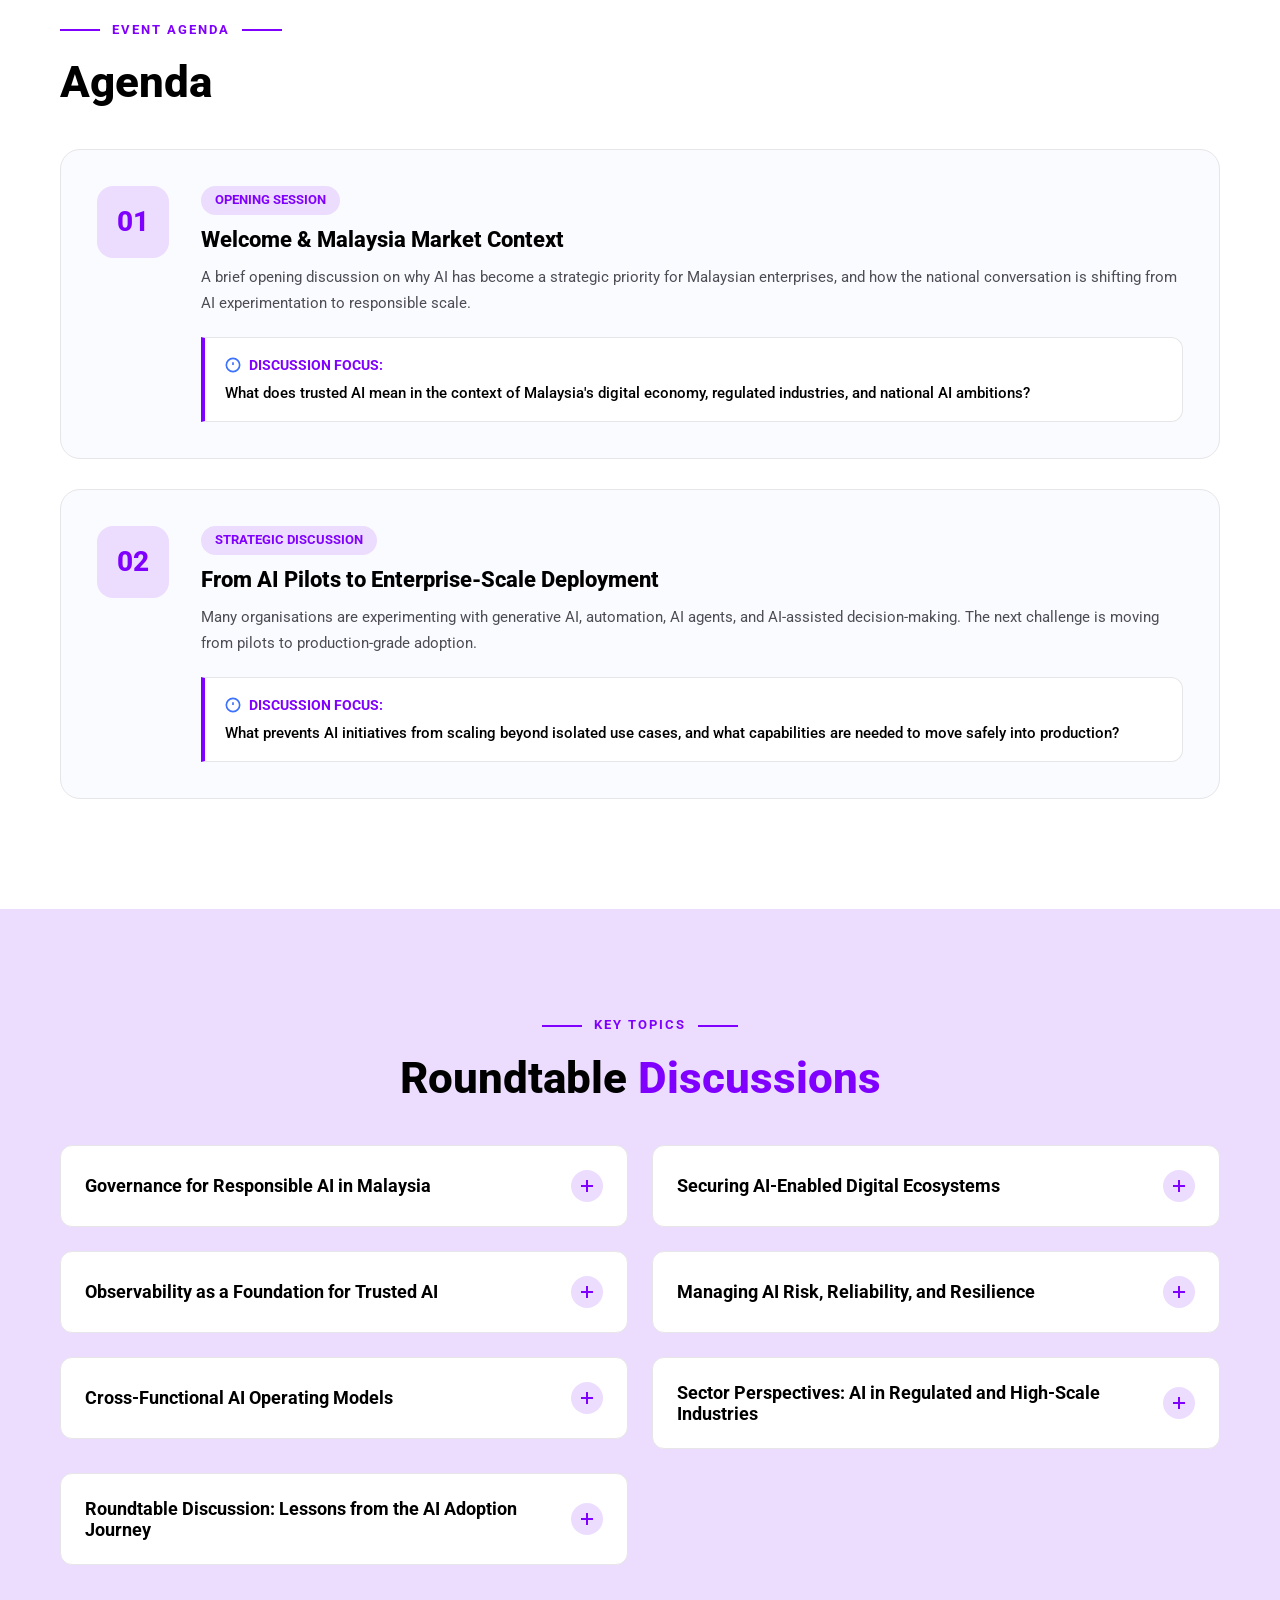
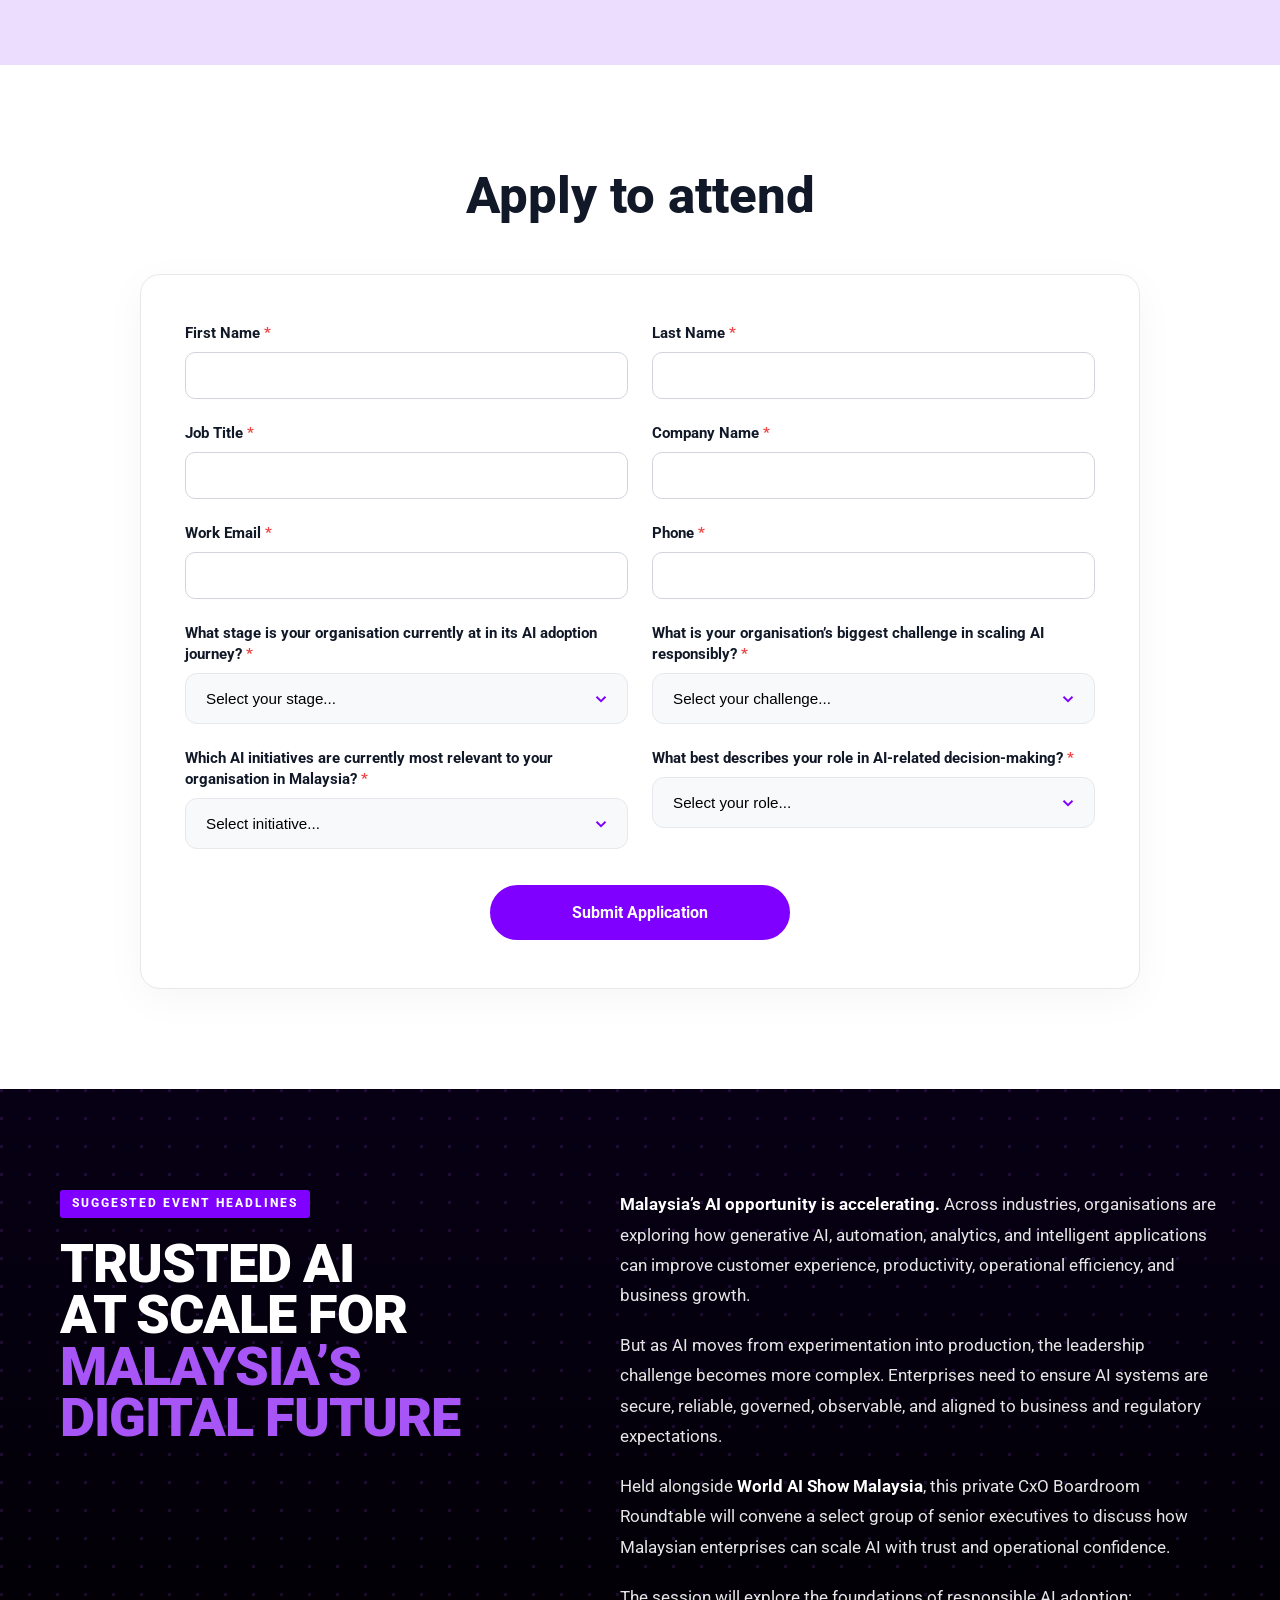
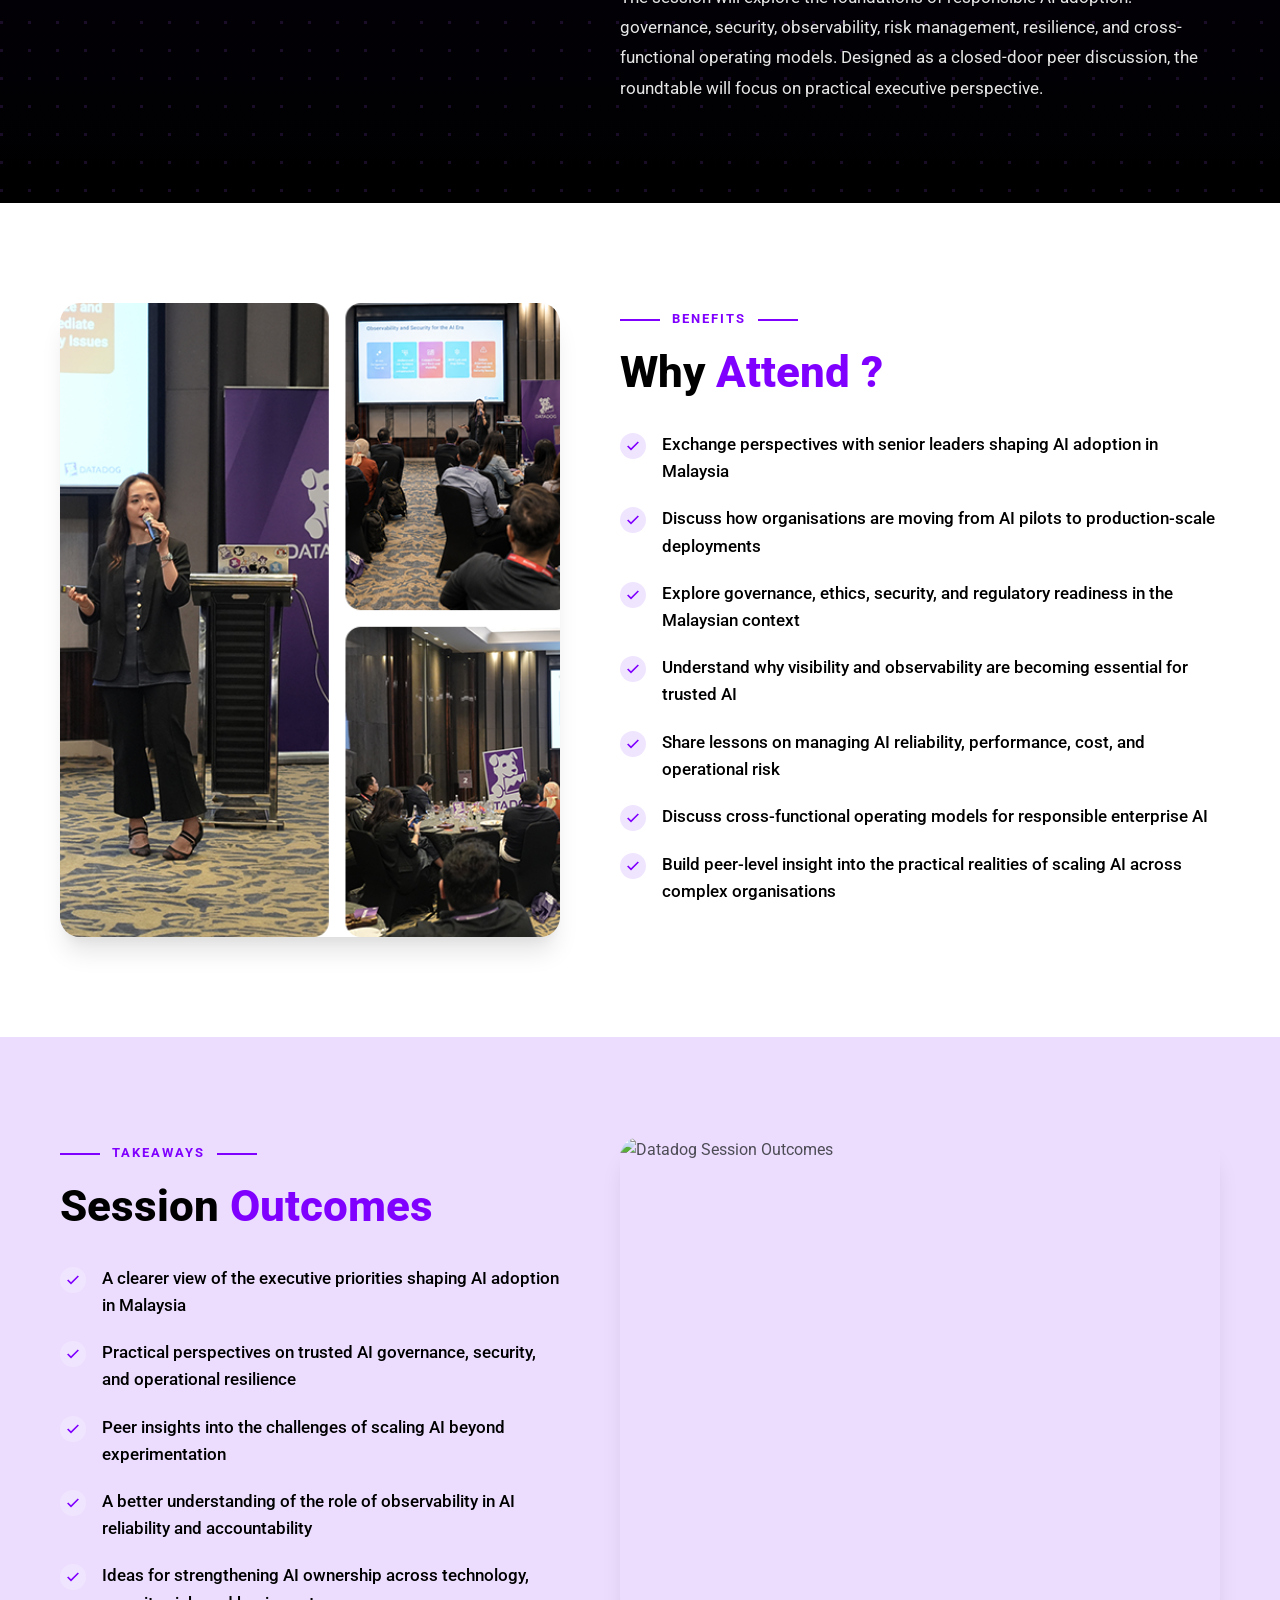
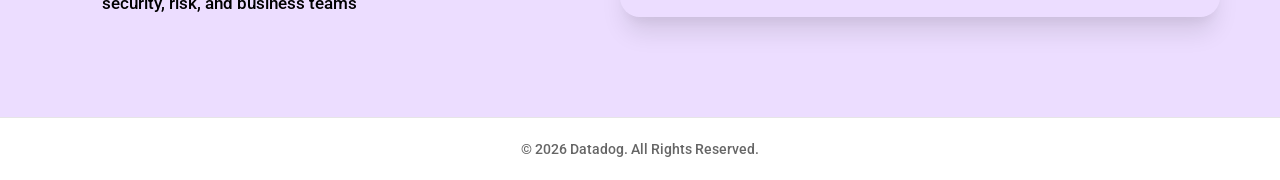
==== commit d7f140ad: "Update registration form to centered Apply to Attend layout with 2-column dropdown grid" ====
--- a/index.html
+++ b/index.html
@@ -586,69 +586,61 @@
     </section>
 
 
-    <!-- Registration Section -->
+    <!-- Registration Section / Apply to Attend -->
     <section class="registration section-padding" id="registration">
         <div class="container">
-            <div class="registration-wrapper animate-on-scroll">
-                <div class="registration-content">
-                    <div class="section-subtitle">
-                        <span class="subtitle-line"></span>
-                        <span>REGISTRATION</span>
-                        <span class="subtitle-line"></span>
-                    </div>
-                    <h2 class="section-title">
-                        Suggested <span class="text-primary">Questions</span>
-                    </h2>
-                    <p class="registration-desc">
-                        Please provide your details and answers to help us tailor the boardroom discussion to your organisation's current AI adoption stage.
-                    </p>
-                </div>
-                
-                <div class="registration-form-container">
-                    <form class="registration-form" onsubmit="event.preventDefault();">
-                        
-                        <!-- Personal Details Fields (2-Column Grid) -->
-                        <div class="form-row-grid" style="display: grid; grid-template-columns: 1fr 1fr; gap: 20px; margin-bottom: 20px;">
-                            <div class="form-group" style="margin-bottom: 0;">
-                                <label class="form-label" for="first-name" style="font-weight: 700; color: #111827; font-size: 0.9375rem; margin-bottom: 8px; display: block;">First Name <span style="color: #EF4444;">*</span></label>
-                                <input type="text" id="first-name" class="custom-input" placeholder="Enter first name" required>
-                            </div>
-                            <div class="form-group" style="margin-bottom: 0;">
-                                <label class="form-label" for="last-name" style="font-weight: 700; color: #111827; font-size: 0.9375rem; margin-bottom: 8px; display: block;">Last Name <span style="color: #EF4444;">*</span></label>
-                                <input type="text" id="last-name" class="custom-input" placeholder="Enter last name" required>
-                            </div>
-                        </div>
-
-                        <div class="form-row-grid" style="display: grid; grid-template-columns: 1fr 1fr; gap: 20px; margin-bottom: 20px;">
-                            <div class="form-group" style="margin-bottom: 0;">
-                                <label class="form-label" for="job-title" style="font-weight: 700; color: #111827; font-size: 0.9375rem; margin-bottom: 8px; display: block;">Job Title <span style="color: #EF4444;">*</span></label>
-                                <input type="text" id="job-title" class="custom-input" placeholder="Enter job title" required>
-                            </div>
-                            <div class="form-group" style="margin-bottom: 0;">
-                                <label class="form-label" for="company-name" style="font-weight: 700; color: #111827; font-size: 0.9375rem; margin-bottom: 8px; display: block;">Company Name <span style="color: #EF4444;">*</span></label>
-                                <input type="text" id="company-name" class="custom-input" placeholder="Enter company name" required>
-                            </div>
-                        </div>
-
-                        <div class="form-row-grid" style="display: grid; grid-template-columns: 1fr 1fr; gap: 20px; margin-bottom: 28px;">
-                            <div class="form-group" style="margin-bottom: 0;">
-                                <label class="form-label" for="work-email" style="font-weight: 700; color: #111827; font-size: 0.9375rem; margin-bottom: 8px; display: block;">Work Email <span style="color: #EF4444;">*</span></label>
-                                <input type="email" id="work-email" class="custom-input" placeholder="Enter work email" required>
-                            </div>
-                            <div class="form-group" style="margin-bottom: 0;">
-                                <label class="form-label" for="phone" style="font-weight: 700; color: #111827; font-size: 0.9375rem; margin-bottom: 8px; display: block;">Phone <span style="color: #EF4444;">*</span></label>
-                                <input type="tel" id="phone" class="custom-input" placeholder="Enter phone number" required>
-                            </div>
-                        </div>
-
-                        <hr style="border: none; border-top: 1px solid #E6E8EC; margin: 28px 0 32px;">
-
-                        <!-- Question 1 -->
-                        <div class="form-group" style="margin-bottom: 24px;">
-                            <label class="form-label" for="q1-select" style="font-weight: 600; margin-bottom: 10px; display: block;">What stage is your organisation currently at in its AI adoption journey?</label>
+            <div class="registration-header animate-on-scroll" style="text-align: center; margin-bottom: 48px;">
+                <h2 class="section-title" style="text-align: center; font-size: clamp(2.2rem, 4vw, 3.2rem); font-weight: 800; color: #111827; margin: 0;">
+                    Apply to attend
+                </h2>
+            </div>
+            
+            <div class="registration-form-container animate-on-scroll" style="max-width: 1000px; margin: 0 auto; background: #FFFFFF; padding: 48px 44px; border-radius: 20px; border: 1px solid #E6E8EC; box-shadow: 0 10px 40px rgba(0,0,0,0.04);">
+                <form class="registration-form" onsubmit="event.preventDefault();">
+                    
+                    <!-- Row 1: First Name | Last Name -->
+                    <div class="form-row-grid" style="display: grid; grid-template-columns: 1fr 1fr; gap: 24px; margin-bottom: 24px;">
+                        <div class="form-group" style="margin-bottom: 0;">
+                            <label class="form-label" for="first-name" style="font-weight: 700; color: #111827; font-size: 0.9375rem; margin-bottom: 8px; display: block;">First Name <span style="color: #EF4444;">*</span></label>
+                            <input type="text" id="first-name" class="custom-input" placeholder="" required>
+                        </div>
+                        <div class="form-group" style="margin-bottom: 0;">
+                            <label class="form-label" for="last-name" style="font-weight: 700; color: #111827; font-size: 0.9375rem; margin-bottom: 8px; display: block;">Last Name <span style="color: #EF4444;">*</span></label>
+                            <input type="text" id="last-name" class="custom-input" placeholder="" required>
+                        </div>
+                    </div>
+
+                    <!-- Row 2: Job Title | Company Name -->
+                    <div class="form-row-grid" style="display: grid; grid-template-columns: 1fr 1fr; gap: 24px; margin-bottom: 24px;">
+                        <div class="form-group" style="margin-bottom: 0;">
+                            <label class="form-label" for="job-title" style="font-weight: 700; color: #111827; font-size: 0.9375rem; margin-bottom: 8px; display: block;">Job Title <span style="color: #EF4444;">*</span></label>
+                            <input type="text" id="job-title" class="custom-input" placeholder="" required>
+                        </div>
+                        <div class="form-group" style="margin-bottom: 0;">
+                            <label class="form-label" for="company-name" style="font-weight: 700; color: #111827; font-size: 0.9375rem; margin-bottom: 8px; display: block;">Company Name <span style="color: #EF4444;">*</span></label>
+                            <input type="text" id="company-name" class="custom-input" placeholder="" required>
+                        </div>
+                    </div>
+
+                    <!-- Row 3: Work Email | Phone -->
+                    <div class="form-row-grid" style="display: grid; grid-template-columns: 1fr 1fr; gap: 24px; margin-bottom: 24px;">
+                        <div class="form-group" style="margin-bottom: 0;">
+                            <label class="form-label" for="work-email" style="font-weight: 700; color: #111827; font-size: 0.9375rem; margin-bottom: 8px; display: block;">Work Email <span style="color: #EF4444;">*</span></label>
+                            <input type="email" id="work-email" class="custom-input" placeholder="" required>
+                        </div>
+                        <div class="form-group" style="margin-bottom: 0;">
+                            <label class="form-label" for="phone" style="font-weight: 700; color: #111827; font-size: 0.9375rem; margin-bottom: 8px; display: block;">Phone <span style="color: #EF4444;">*</span></label>
+                            <input type="tel" id="phone" class="custom-input" placeholder="" required>
+                        </div>
+                    </div>
+
+                    <!-- Row 4: Question 1 | Question 2 (2-Column Dropdowns Grid) -->
+                    <div class="form-row-grid" style="display: grid; grid-template-columns: 1fr 1fr; gap: 24px; margin-bottom: 24px;">
+                        <div class="form-group" style="margin-bottom: 0;">
+                            <label class="form-label" for="q1-select" style="font-weight: 700; color: #111827; font-size: 0.9375rem; margin-bottom: 8px; display: block; line-height: 1.4;">What stage is your organisation currently at in its AI adoption journey? <span style="color: #EF4444;">*</span></label>
                             <div class="select-wrapper">
                                 <select class="custom-select" id="q1-select" required>
-                                    <option value="" disabled selected>Select your organisation's AI adoption stage...</option>
+                                    <option value="" disabled selected>Select your stage...</option>
                                     <option value="Evaluating AI use cases">Evaluating AI use cases</option>
                                     <option value="Running pilot projects">Running pilot projects</option>
                                     <option value="Deploying AI into production">Deploying AI into production</option>
@@ -658,13 +650,11 @@
                                 <svg class="select-arrow" width="18" height="18" viewBox="0 0 24 24" fill="none" stroke="#8000FF" stroke-width="2.5"><polyline points="6 9 12 15 18 9"></polyline></svg>
                             </div>
                         </div>
-
-                        <!-- Question 2 -->
-                        <div class="form-group" style="margin-bottom: 24px;">
-                            <label class="form-label" for="q2-select" style="font-weight: 600; margin-bottom: 10px; display: block;">What is your organisation’s biggest challenge in scaling AI responsibly?</label>
+                        <div class="form-group" style="margin-bottom: 0;">
+                            <label class="form-label" for="q2-select" style="font-weight: 700; color: #111827; font-size: 0.9375rem; margin-bottom: 8px; display: block; line-height: 1.4;">What is your organisation’s biggest challenge in scaling AI responsibly? <span style="color: #EF4444;">*</span></label>
                             <div class="select-wrapper">
                                 <select class="custom-select" id="q2-select" required>
-                                    <option value="" disabled selected>Select your biggest challenge...</option>
+                                    <option value="" disabled selected>Select your challenge...</option>
                                     <option value="Governance, ethics, and regulatory readiness">Governance, ethics, and regulatory readiness</option>
                                     <option value="Security and risk management">Security and risk management</option>
                                     <option value="Data privacy, quality, and access">Data privacy, quality, and access</option>
@@ -675,13 +665,15 @@
                                 <svg class="select-arrow" width="18" height="18" viewBox="0 0 24 24" fill="none" stroke="#8000FF" stroke-width="2.5"><polyline points="6 9 12 15 18 9"></polyline></svg>
                             </div>
                         </div>
-
-                        <!-- Question 3 -->
-                        <div class="form-group" style="margin-bottom: 24px;">
-                            <label class="form-label" for="q3-select" style="font-weight: 600; margin-bottom: 10px; display: block;">Which AI initiatives are currently most relevant to your organisation in Malaysia?</label>
+                    </div>
+
+                    <!-- Row 5: Question 3 | Question 4 (2-Column Dropdowns Grid) -->
+                    <div class="form-row-grid" style="display: grid; grid-template-columns: 1fr 1fr; gap: 24px; margin-bottom: 36px;">
+                        <div class="form-group" style="margin-bottom: 0;">
+                            <label class="form-label" for="q3-select" style="font-weight: 700; color: #111827; font-size: 0.9375rem; margin-bottom: 8px; display: block; line-height: 1.4;">Which AI initiatives are currently most relevant to your organisation in Malaysia? <span style="color: #EF4444;">*</span></label>
                             <div class="select-wrapper">
                                 <select class="custom-select" id="q3-select" required>
-                                    <option value="" disabled selected>Select most relevant initiative...</option>
+                                    <option value="" disabled selected>Select initiative...</option>
                                     <option value="Generative AI applications">Generative AI applications</option>
                                     <option value="AI agents and workflow automation">AI agents and workflow automation</option>
                                     <option value="Customer experience and digital channels">Customer experience and digital channels</option>
@@ -693,10 +685,8 @@
                                 <svg class="select-arrow" width="18" height="18" viewBox="0 0 24 24" fill="none" stroke="#8000FF" stroke-width="2.5"><polyline points="6 9 12 15 18 9"></polyline></svg>
                             </div>
                         </div>
-
-                        <!-- Question 4 -->
-                        <div class="form-group" style="margin-bottom: 28px;">
-                            <label class="form-label" for="q4-select" style="font-weight: 600; margin-bottom: 10px; display: block;">What best describes your role in AI-related decision-making?</label>
+                        <div class="form-group" style="margin-bottom: 0;">
+                            <label class="form-label" for="q4-select" style="font-weight: 700; color: #111827; font-size: 0.9375rem; margin-bottom: 8px; display: block; line-height: 1.4;">What best describes your role in AI-related decision-making? <span style="color: #EF4444;">*</span></label>
                             <div class="select-wrapper">
                                 <select class="custom-select" id="q4-select" required>
                                     <option value="" disabled selected>Select your role...</option>
@@ -711,10 +701,10 @@
                                 <svg class="select-arrow" width="18" height="18" viewBox="0 0 24 24" fill="none" stroke="#8000FF" stroke-width="2.5"><polyline points="6 9 12 15 18 9"></polyline></svg>
                             </div>
                         </div>
-
-                        <button type="submit" class="btn btn-primary form-submit" style="width: 100%;">Submit Registration</button>
-                    </form>
-                </div>
+                    </div>
+
+                    <button type="submit" class="btn btn-primary form-submit" style="width: 100%; max-width: 300px; margin: 0 auto; display: block; padding: 16px 32px; font-size: 1rem; font-weight: 700; border-radius: 50px;">Submit Application</button>
+                </form>
             </div>
         </div>
     </section>
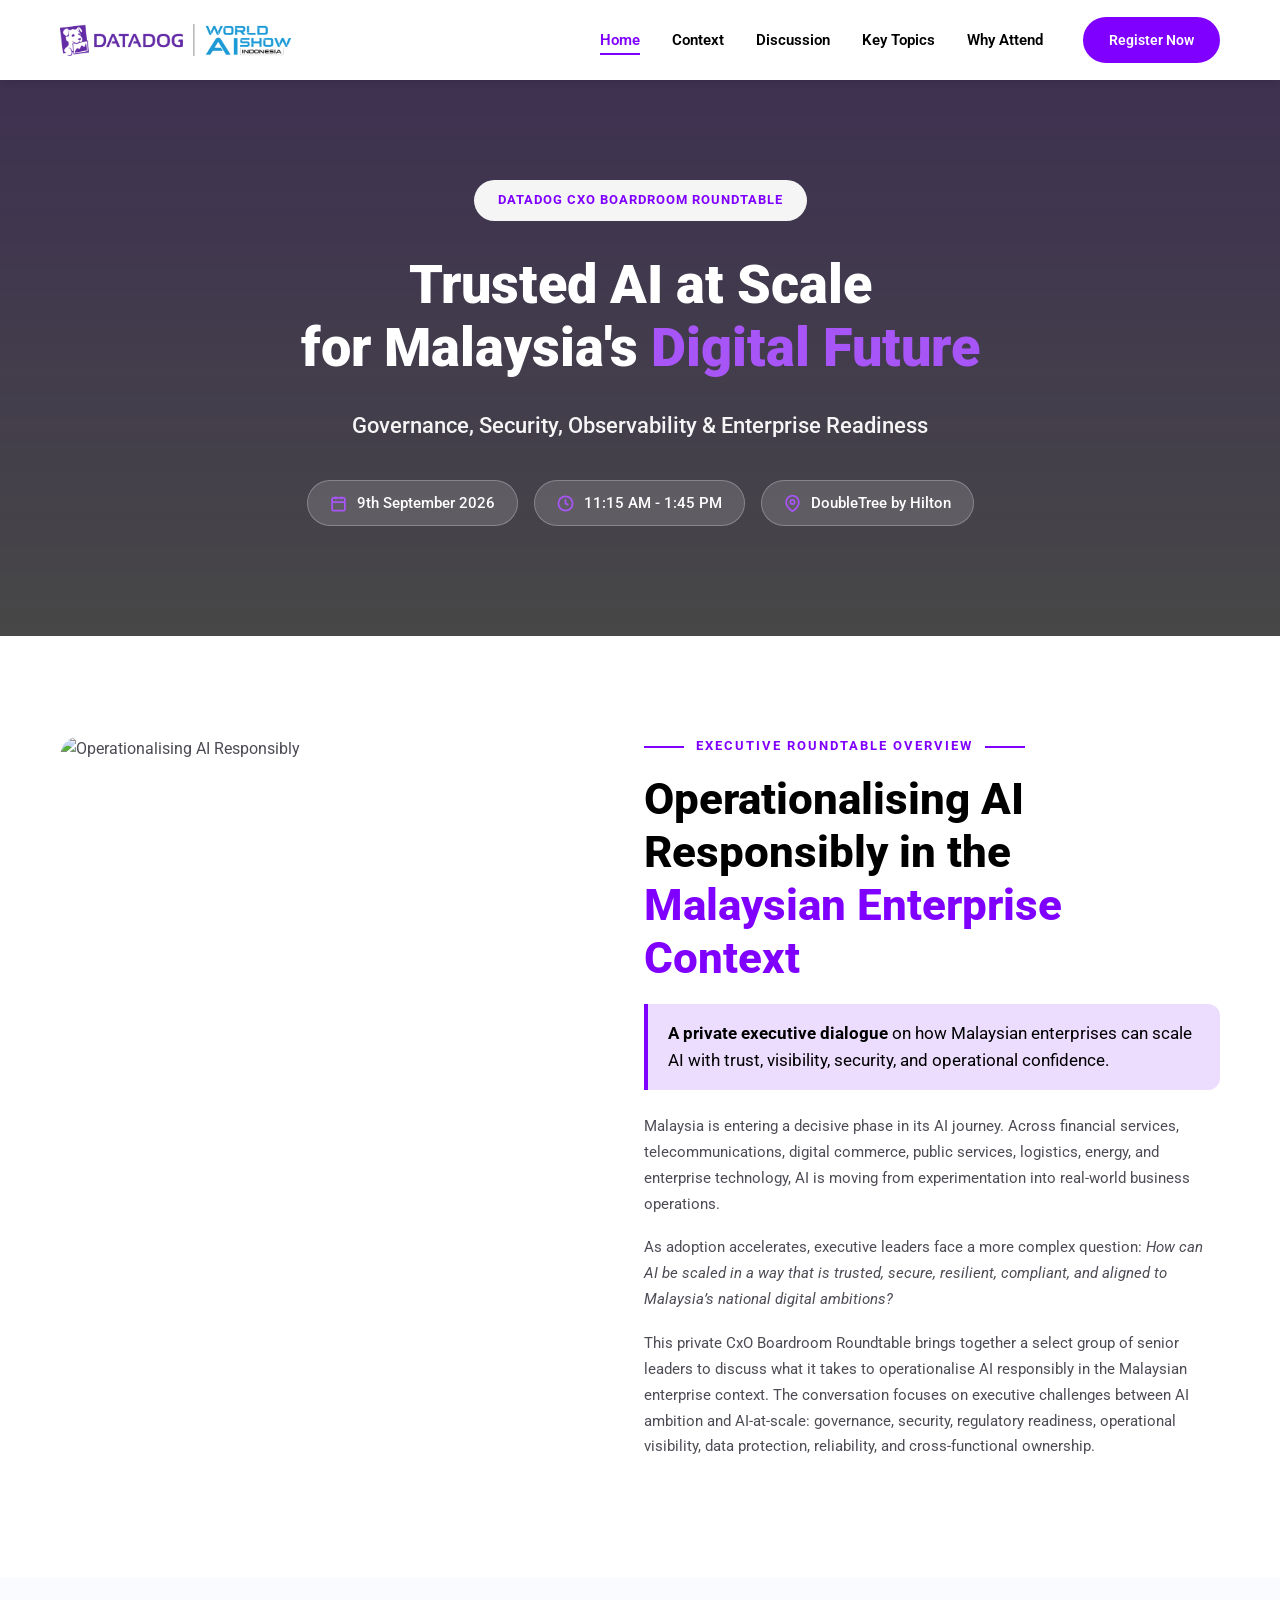
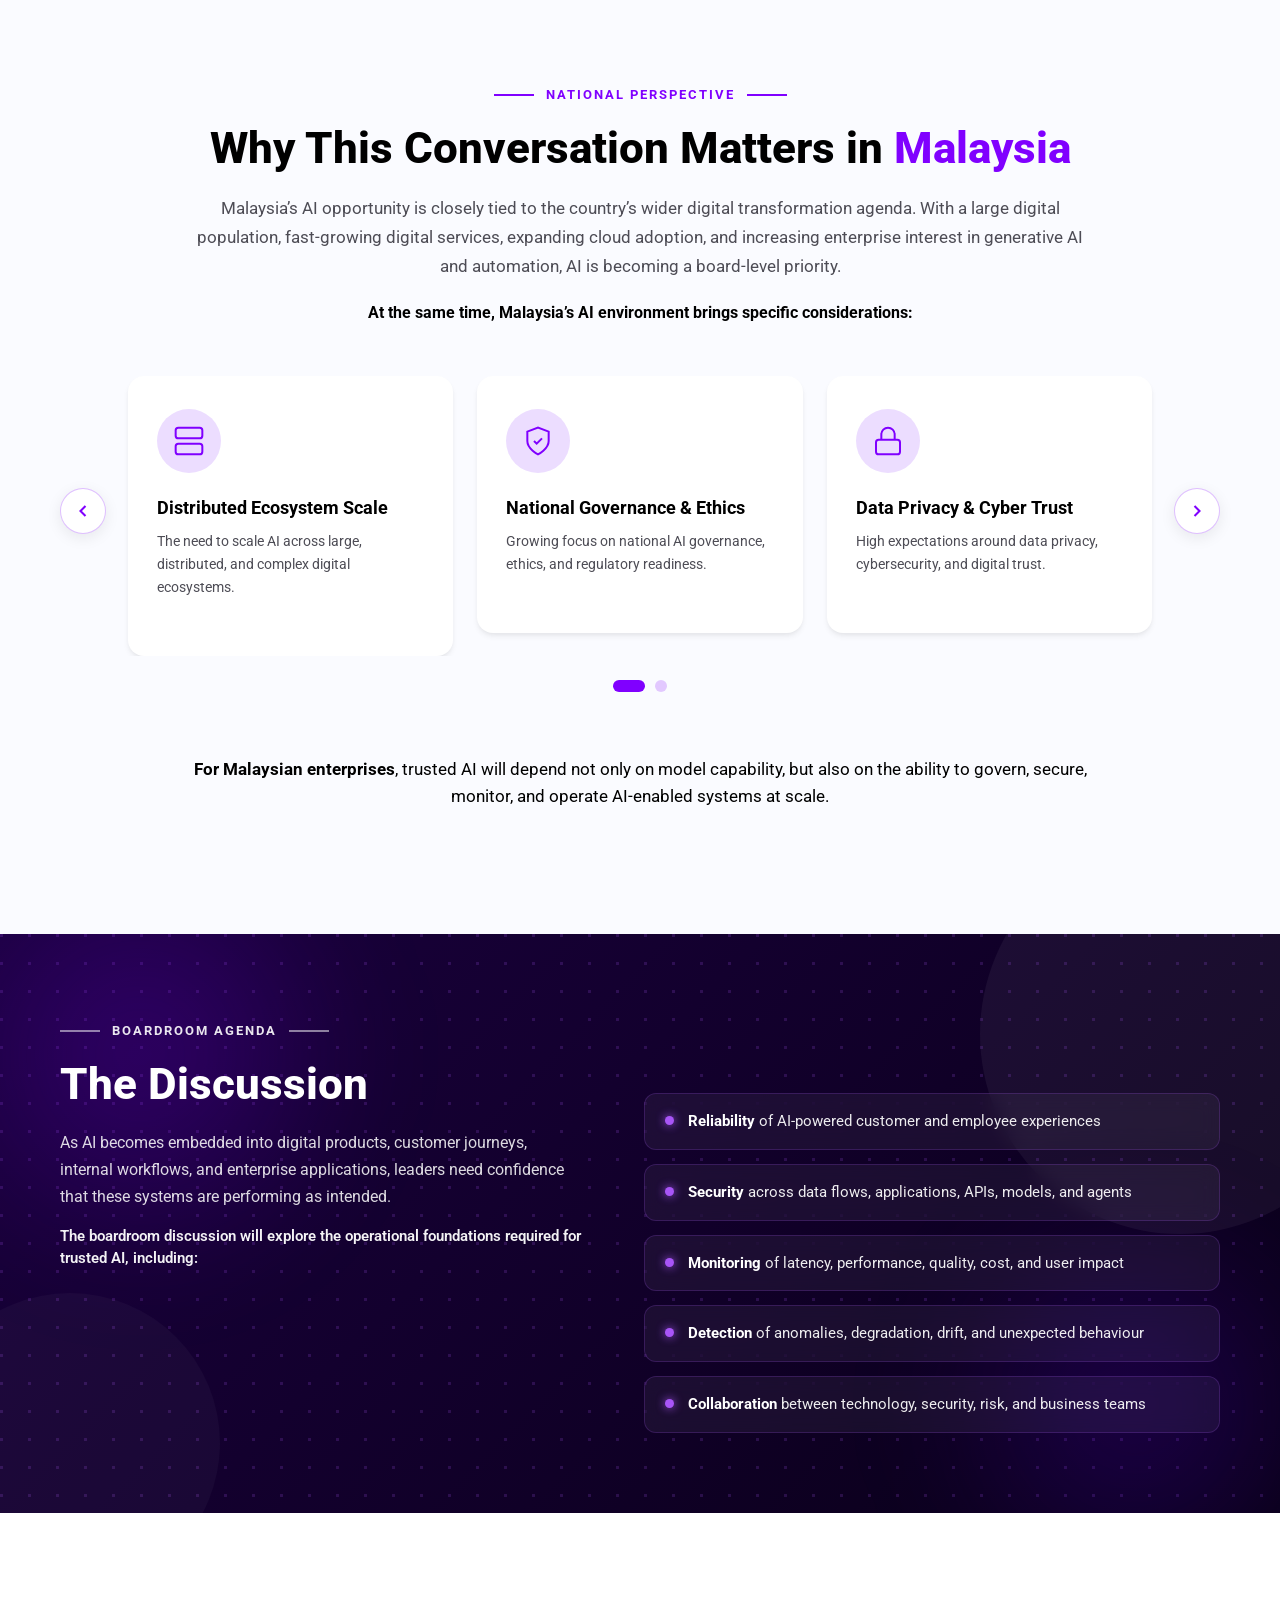
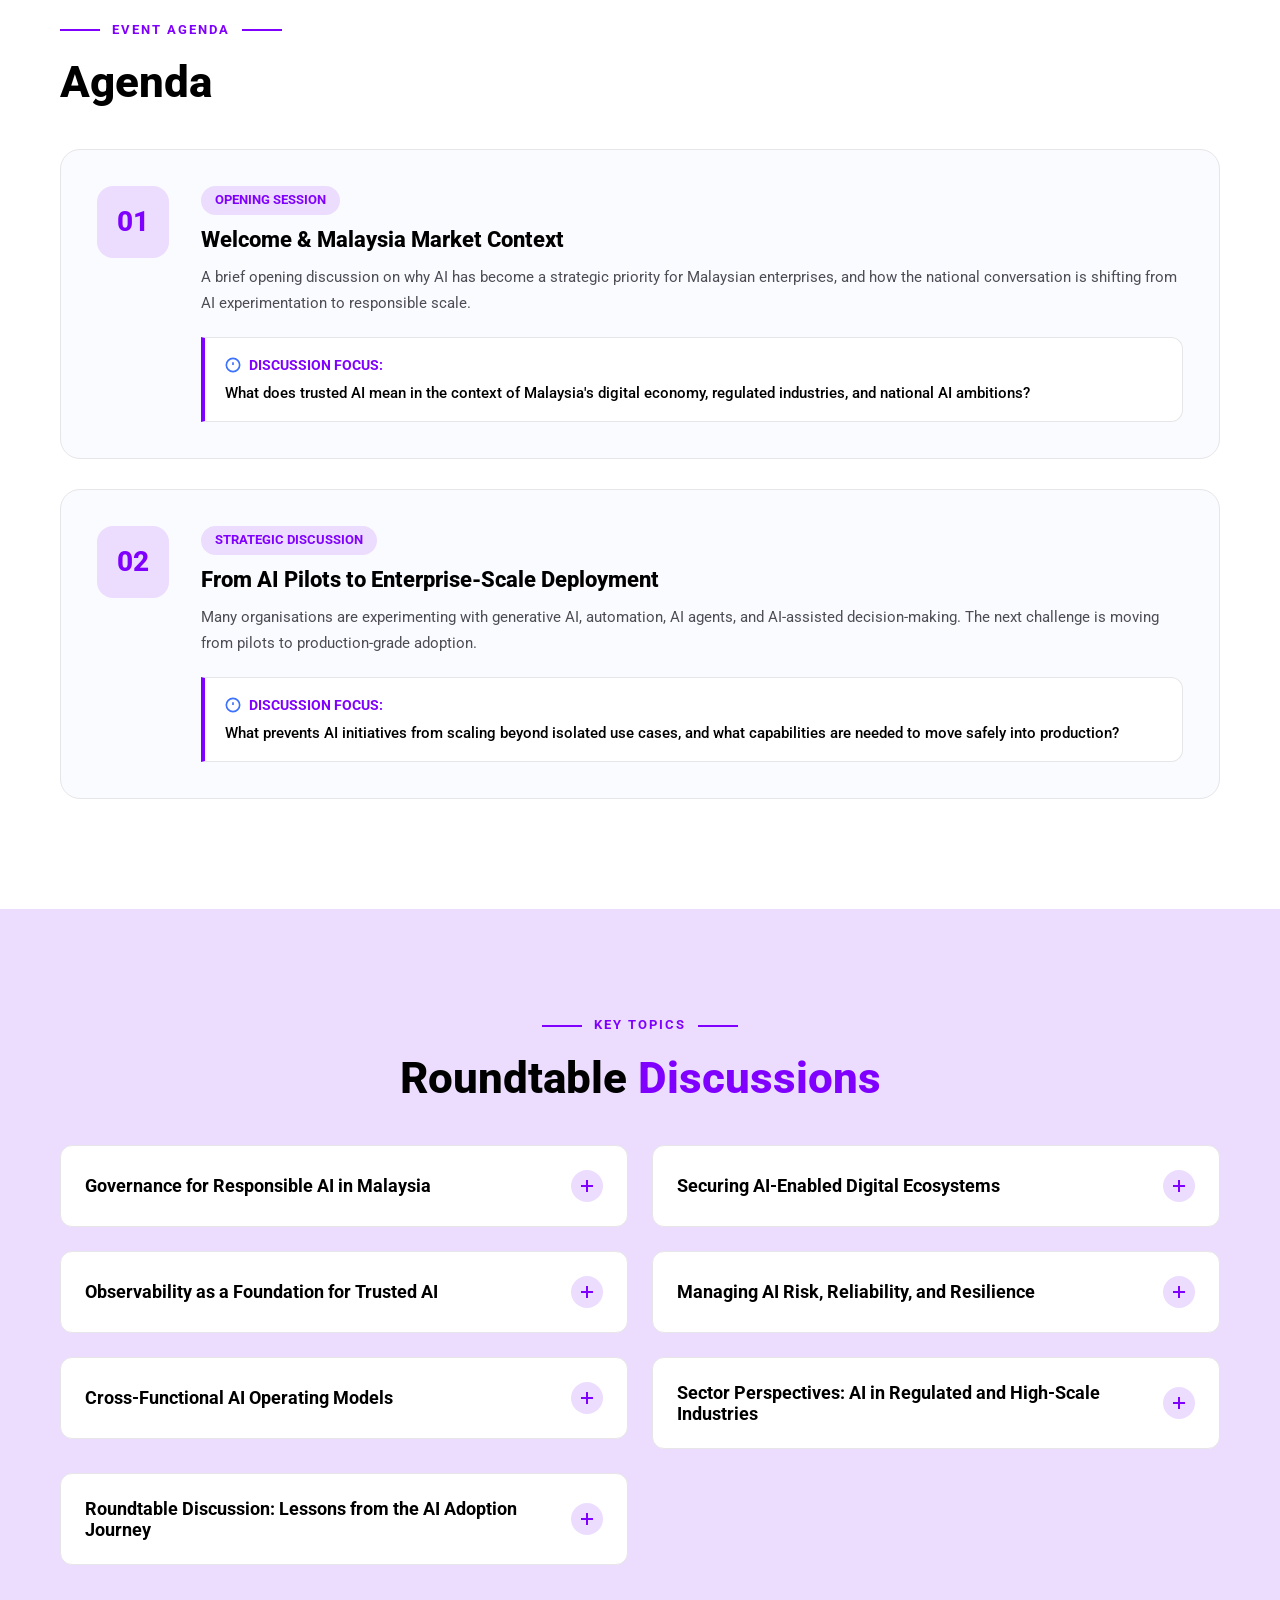
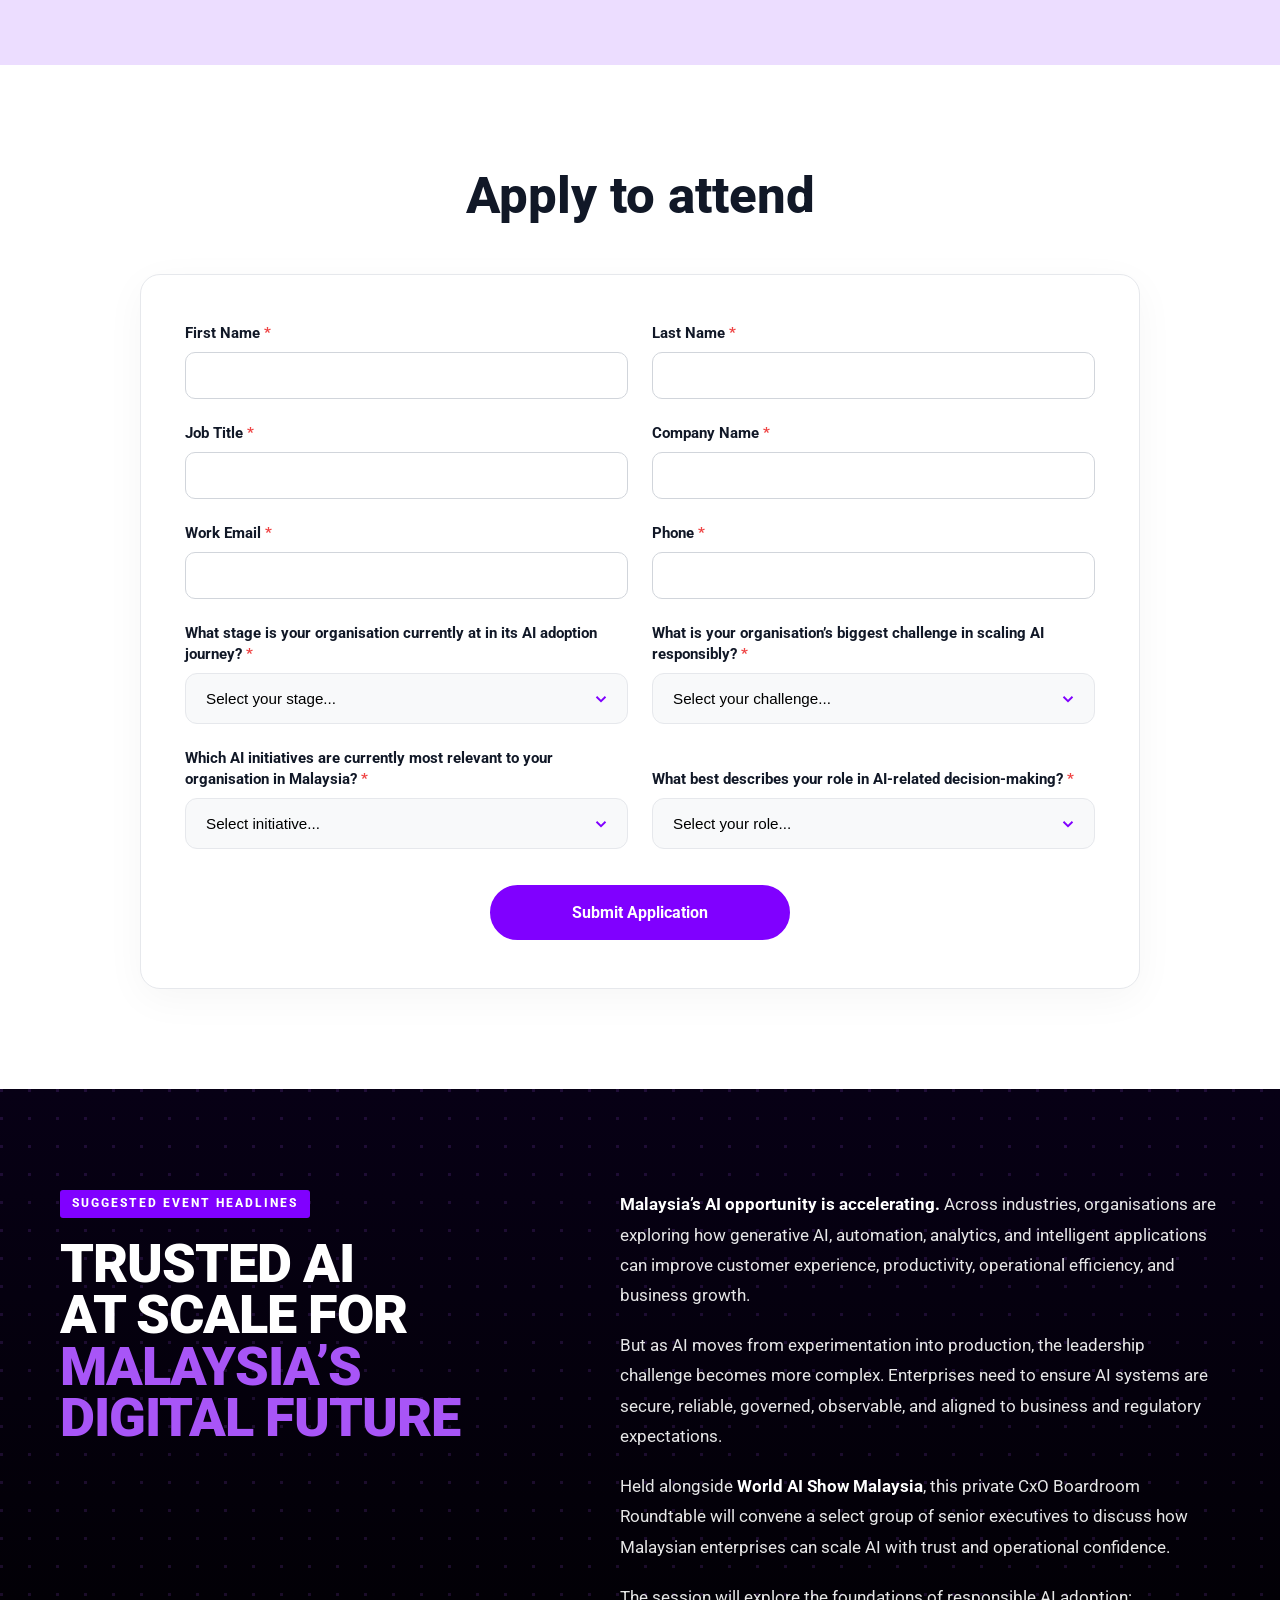
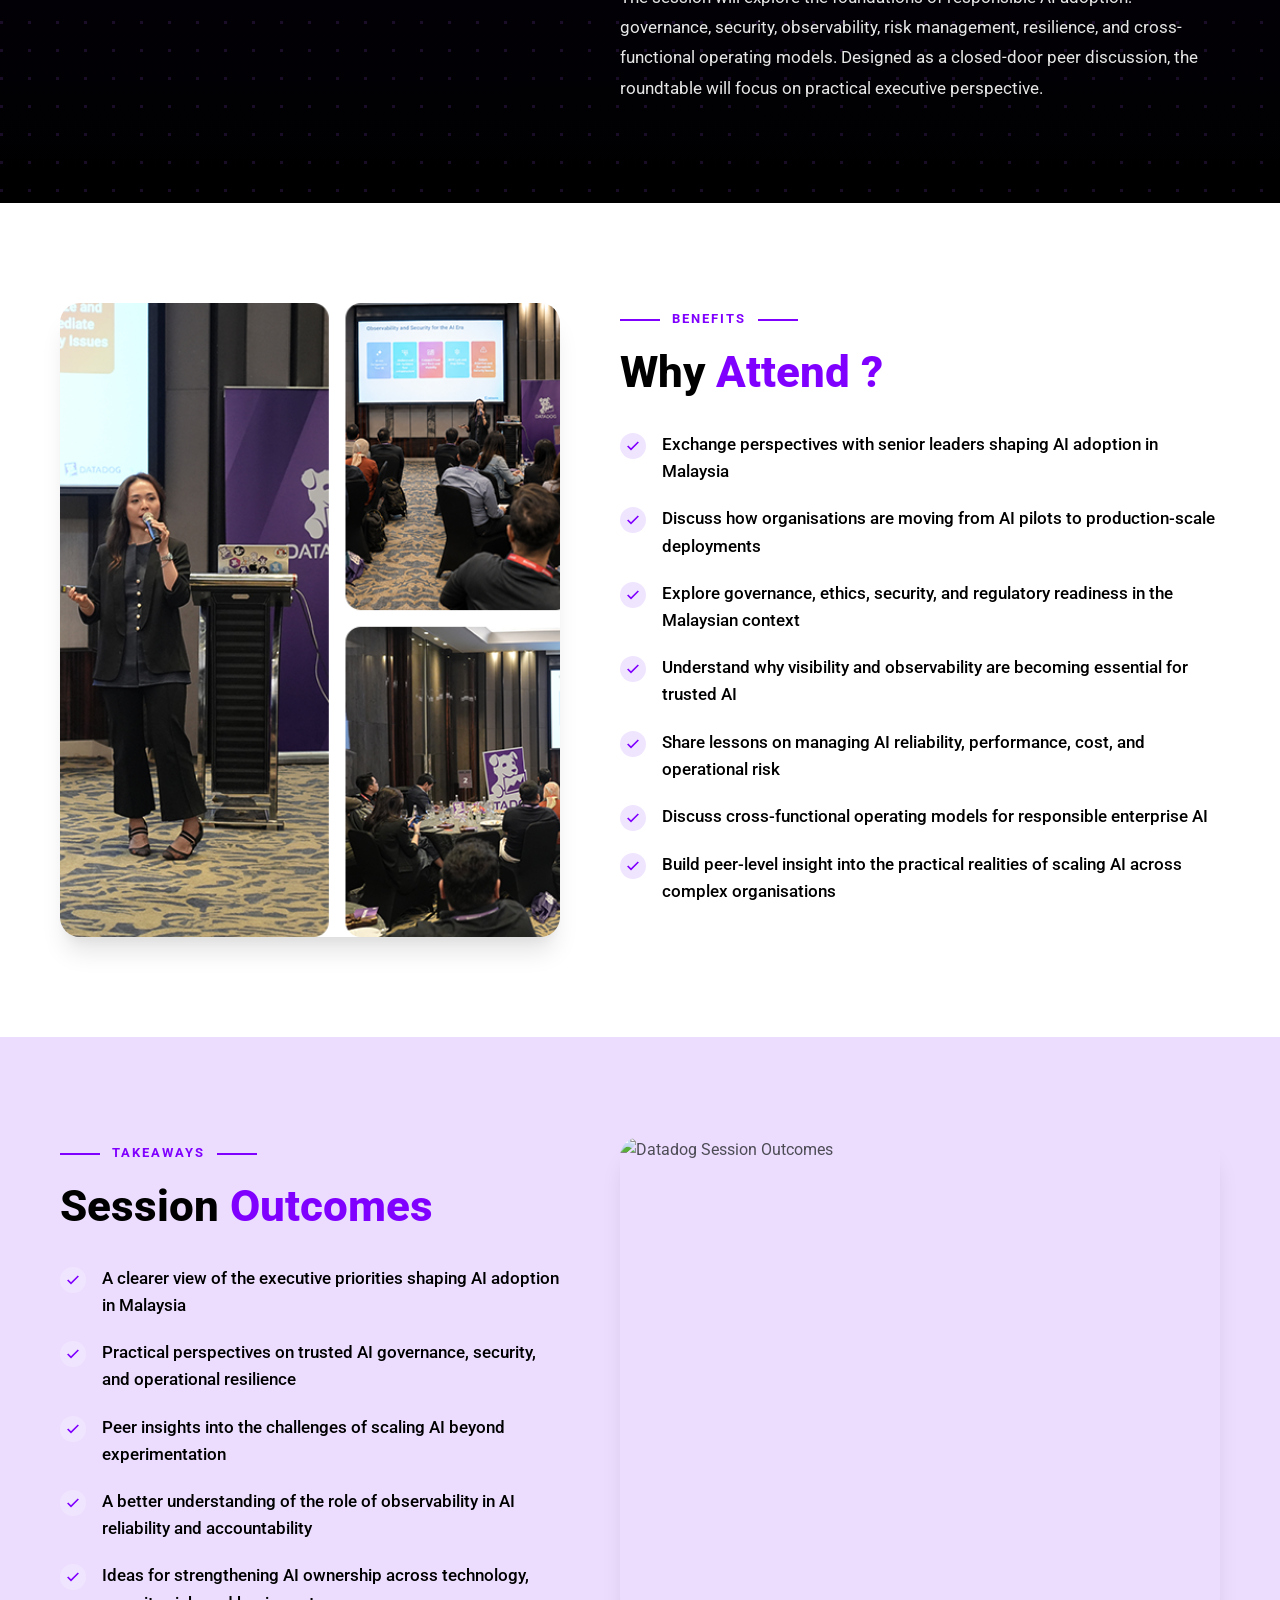
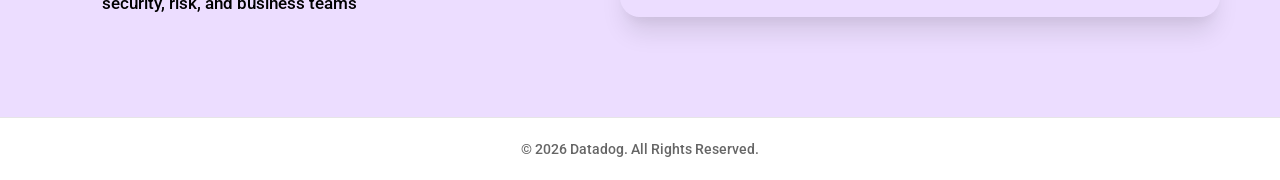
==== commit 916d5de2: "Align dropdown select input boxes on exact baseline across 2-column grid" ====
--- a/index.html
+++ b/index.html
@@ -635,8 +635,8 @@
                     </div>
 
                     <!-- Row 4: Question 1 | Question 2 (2-Column Dropdowns Grid) -->
-                    <div class="form-row-grid" style="display: grid; grid-template-columns: 1fr 1fr; gap: 24px; margin-bottom: 24px;">
-                        <div class="form-group" style="margin-bottom: 0;">
+                    <div class="form-row-grid" style="display: grid; grid-template-columns: 1fr 1fr; gap: 24px; align-items: end; margin-bottom: 24px;">
+                        <div class="form-group" style="margin-bottom: 0; display: flex; flex-direction: column; justify-content: flex-end; height: 100%;">
                             <label class="form-label" for="q1-select" style="font-weight: 700; color: #111827; font-size: 0.9375rem; margin-bottom: 8px; display: block; line-height: 1.4;">What stage is your organisation currently at in its AI adoption journey? <span style="color: #EF4444;">*</span></label>
                             <div class="select-wrapper">
                                 <select class="custom-select" id="q1-select" required>
@@ -650,7 +650,7 @@
                                 <svg class="select-arrow" width="18" height="18" viewBox="0 0 24 24" fill="none" stroke="#8000FF" stroke-width="2.5"><polyline points="6 9 12 15 18 9"></polyline></svg>
                             </div>
                         </div>
-                        <div class="form-group" style="margin-bottom: 0;">
+                        <div class="form-group" style="margin-bottom: 0; display: flex; flex-direction: column; justify-content: flex-end; height: 100%;">
                             <label class="form-label" for="q2-select" style="font-weight: 700; color: #111827; font-size: 0.9375rem; margin-bottom: 8px; display: block; line-height: 1.4;">What is your organisation’s biggest challenge in scaling AI responsibly? <span style="color: #EF4444;">*</span></label>
                             <div class="select-wrapper">
                                 <select class="custom-select" id="q2-select" required>
@@ -668,8 +668,8 @@
                     </div>
 
                     <!-- Row 5: Question 3 | Question 4 (2-Column Dropdowns Grid) -->
-                    <div class="form-row-grid" style="display: grid; grid-template-columns: 1fr 1fr; gap: 24px; margin-bottom: 36px;">
-                        <div class="form-group" style="margin-bottom: 0;">
+                    <div class="form-row-grid" style="display: grid; grid-template-columns: 1fr 1fr; gap: 24px; align-items: end; margin-bottom: 36px;">
+                        <div class="form-group" style="margin-bottom: 0; display: flex; flex-direction: column; justify-content: flex-end; height: 100%;">
                             <label class="form-label" for="q3-select" style="font-weight: 700; color: #111827; font-size: 0.9375rem; margin-bottom: 8px; display: block; line-height: 1.4;">Which AI initiatives are currently most relevant to your organisation in Malaysia? <span style="color: #EF4444;">*</span></label>
                             <div class="select-wrapper">
                                 <select class="custom-select" id="q3-select" required>
@@ -685,7 +685,7 @@
                                 <svg class="select-arrow" width="18" height="18" viewBox="0 0 24 24" fill="none" stroke="#8000FF" stroke-width="2.5"><polyline points="6 9 12 15 18 9"></polyline></svg>
                             </div>
                         </div>
-                        <div class="form-group" style="margin-bottom: 0;">
+                        <div class="form-group" style="margin-bottom: 0; display: flex; flex-direction: column; justify-content: flex-end; height: 100%;">
                             <label class="form-label" for="q4-select" style="font-weight: 700; color: #111827; font-size: 0.9375rem; margin-bottom: 8px; display: block; line-height: 1.4;">What best describes your role in AI-related decision-making? <span style="color: #EF4444;">*</span></label>
                             <div class="select-wrapper">
                                 <select class="custom-select" id="q4-select" required>
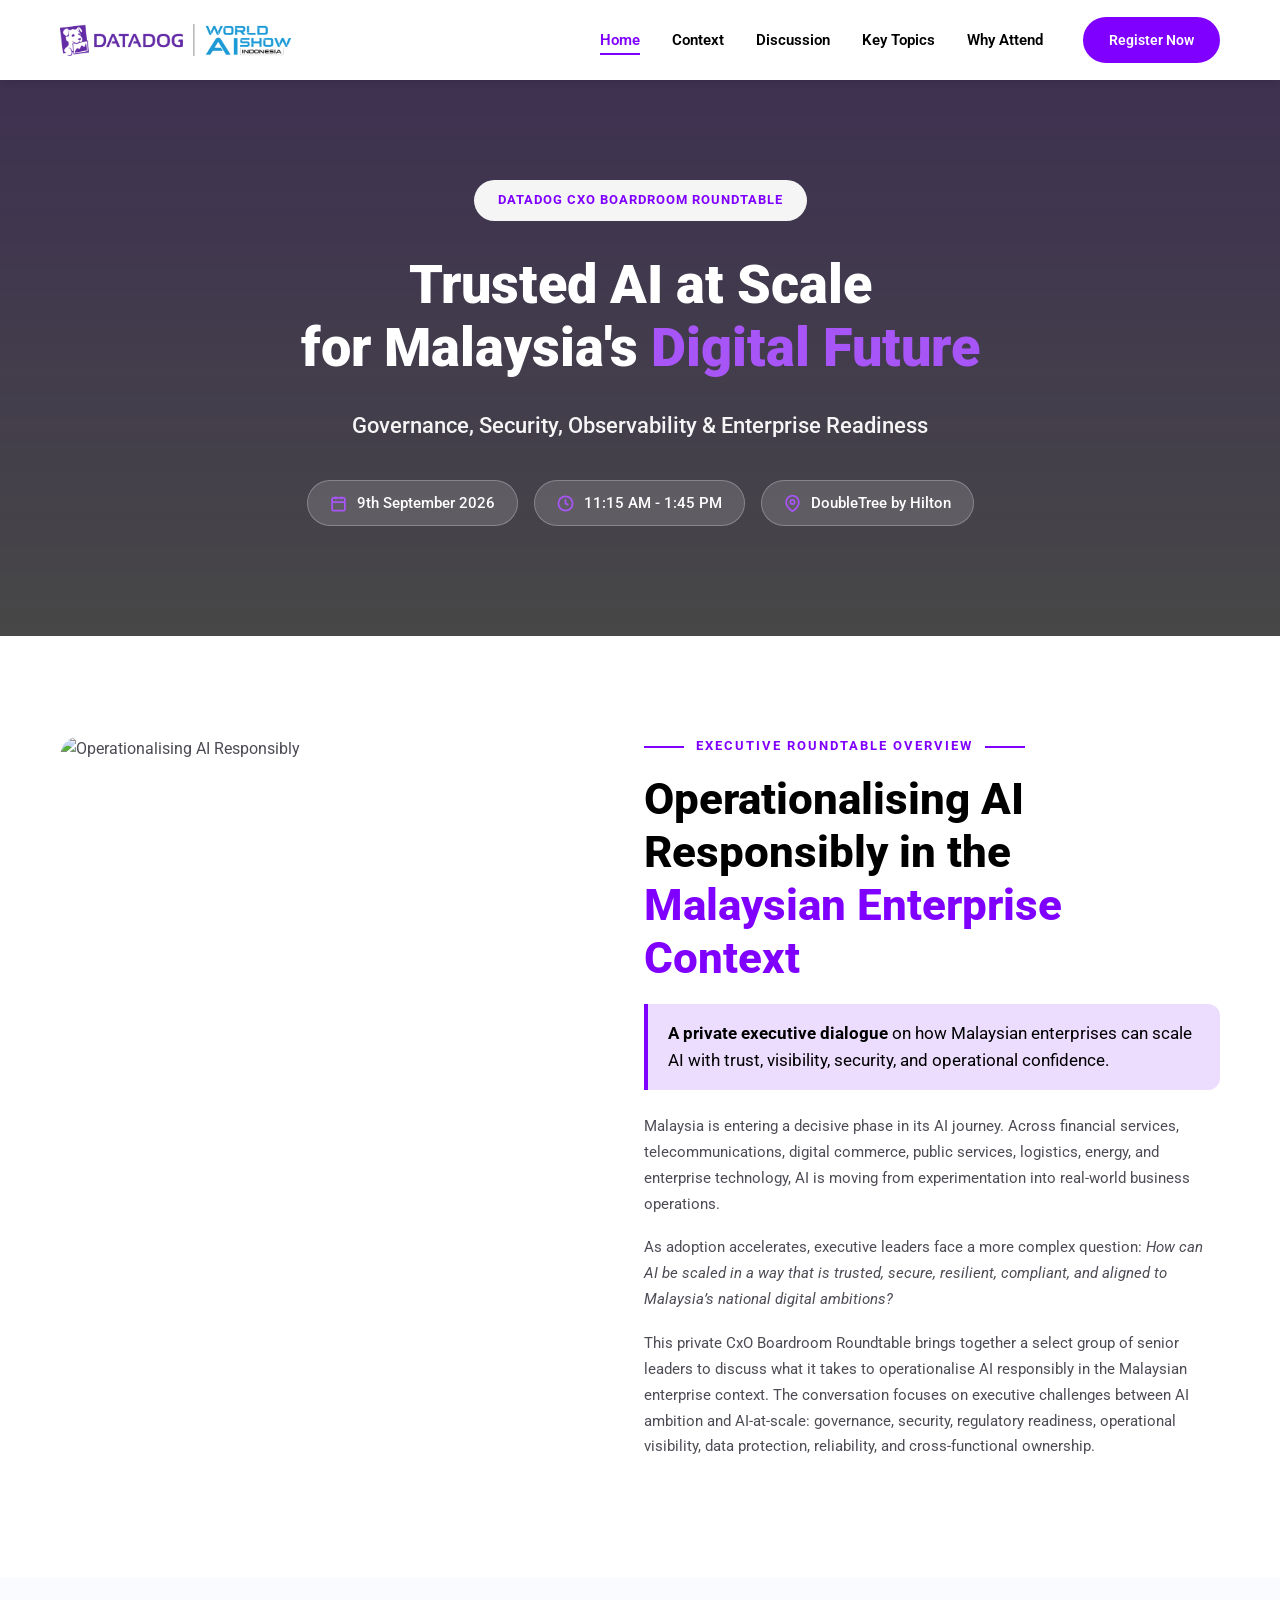
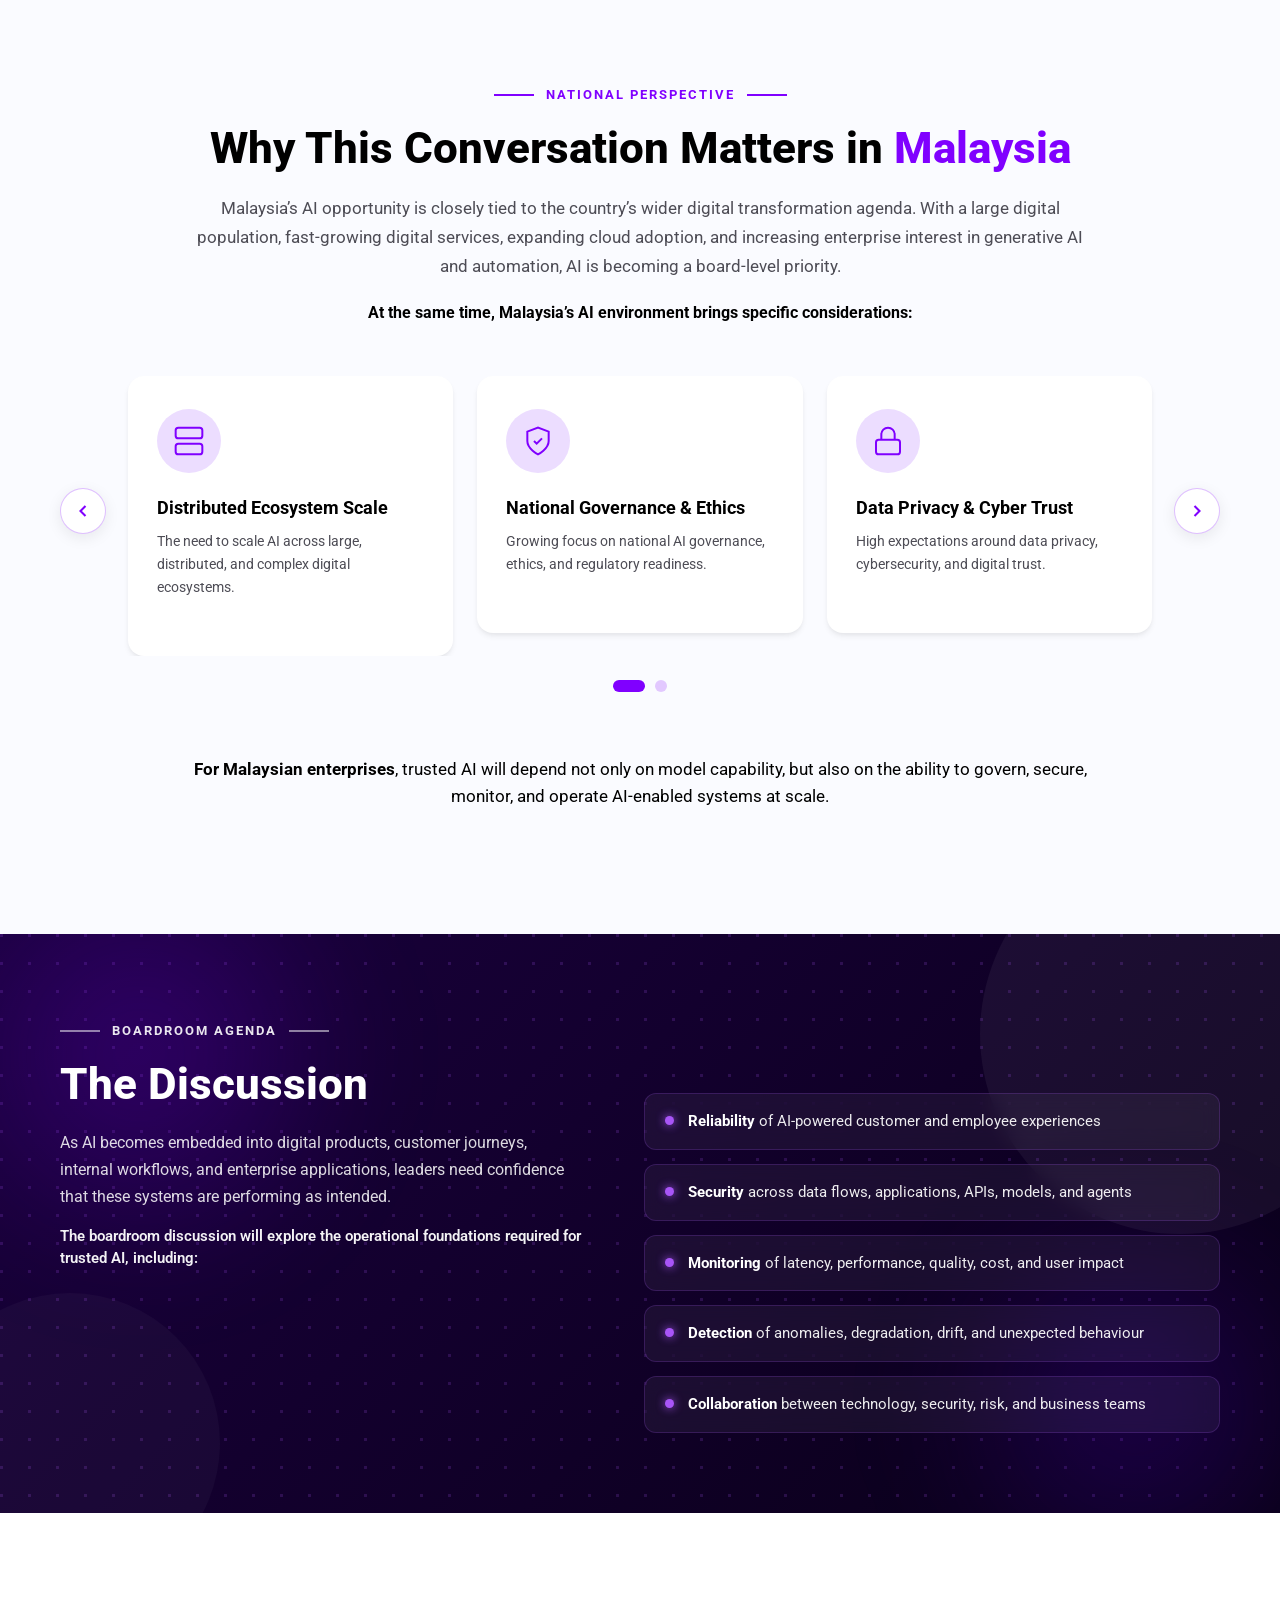
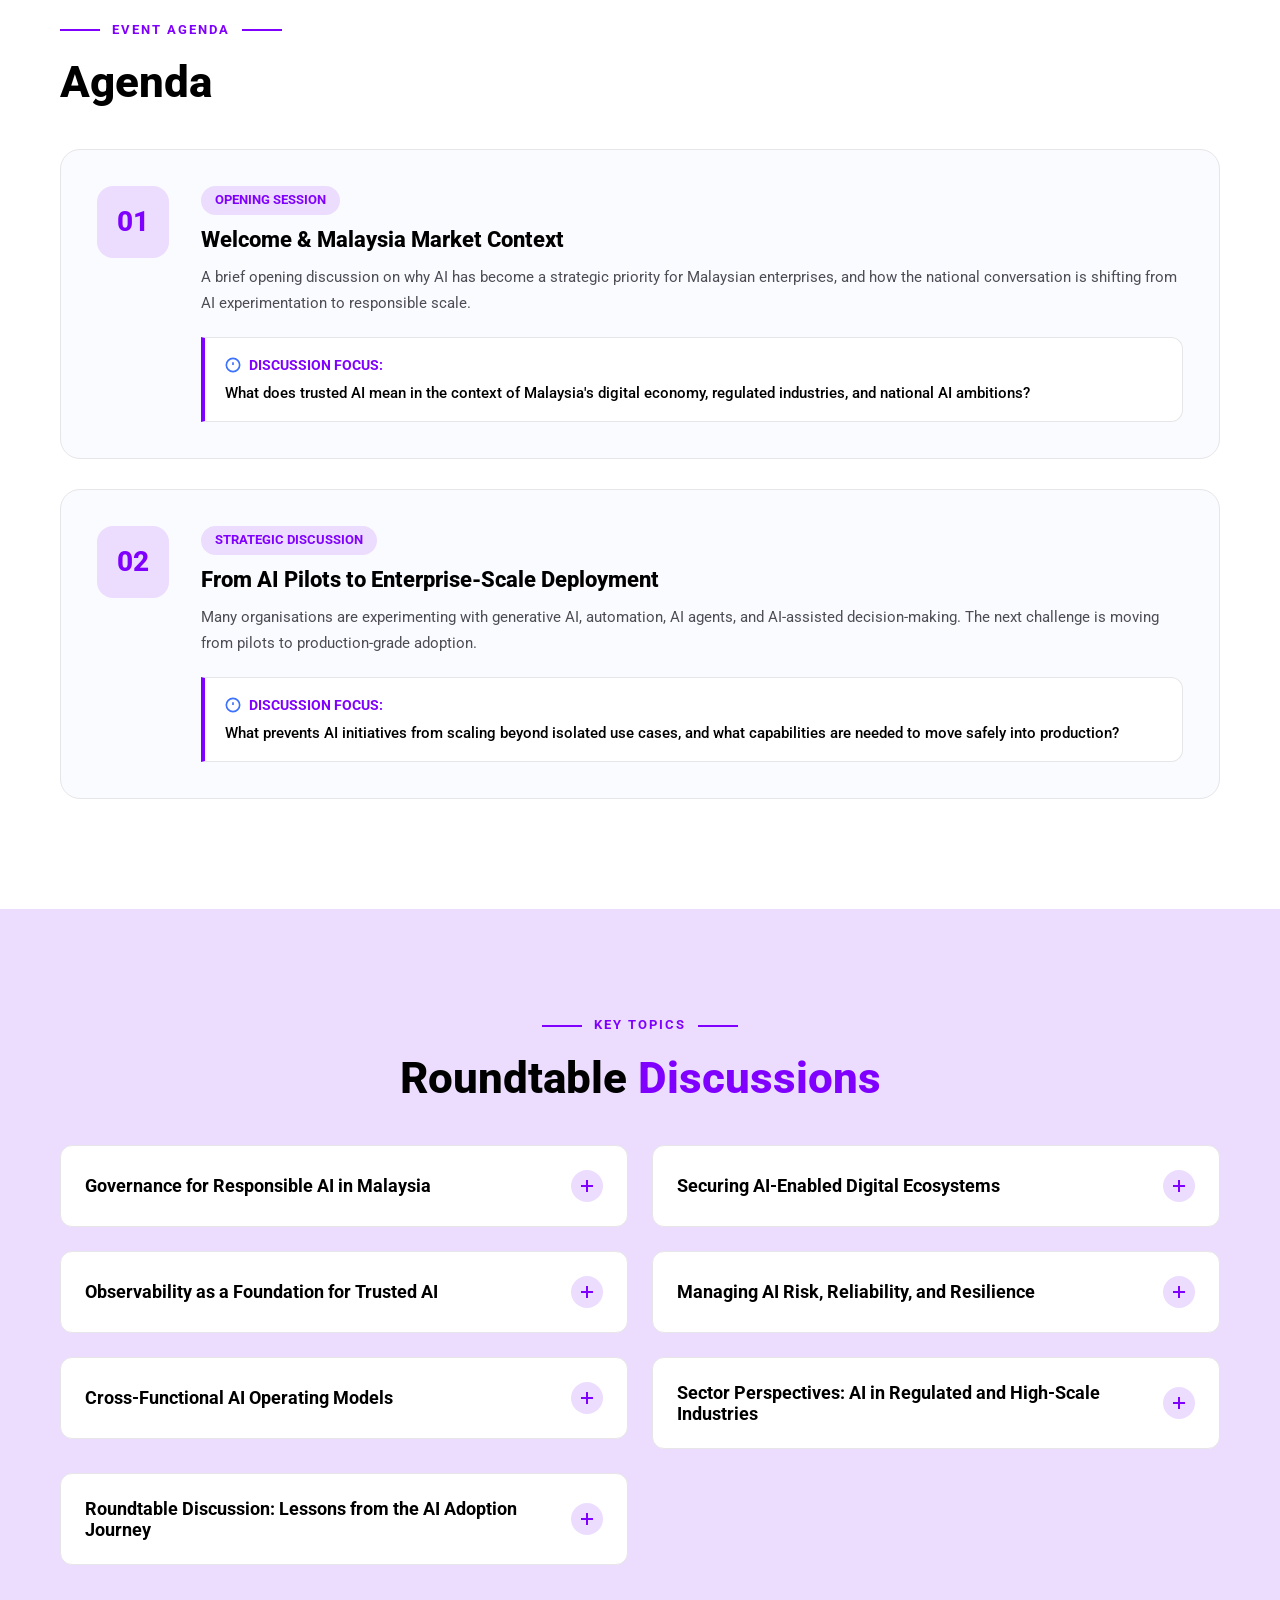
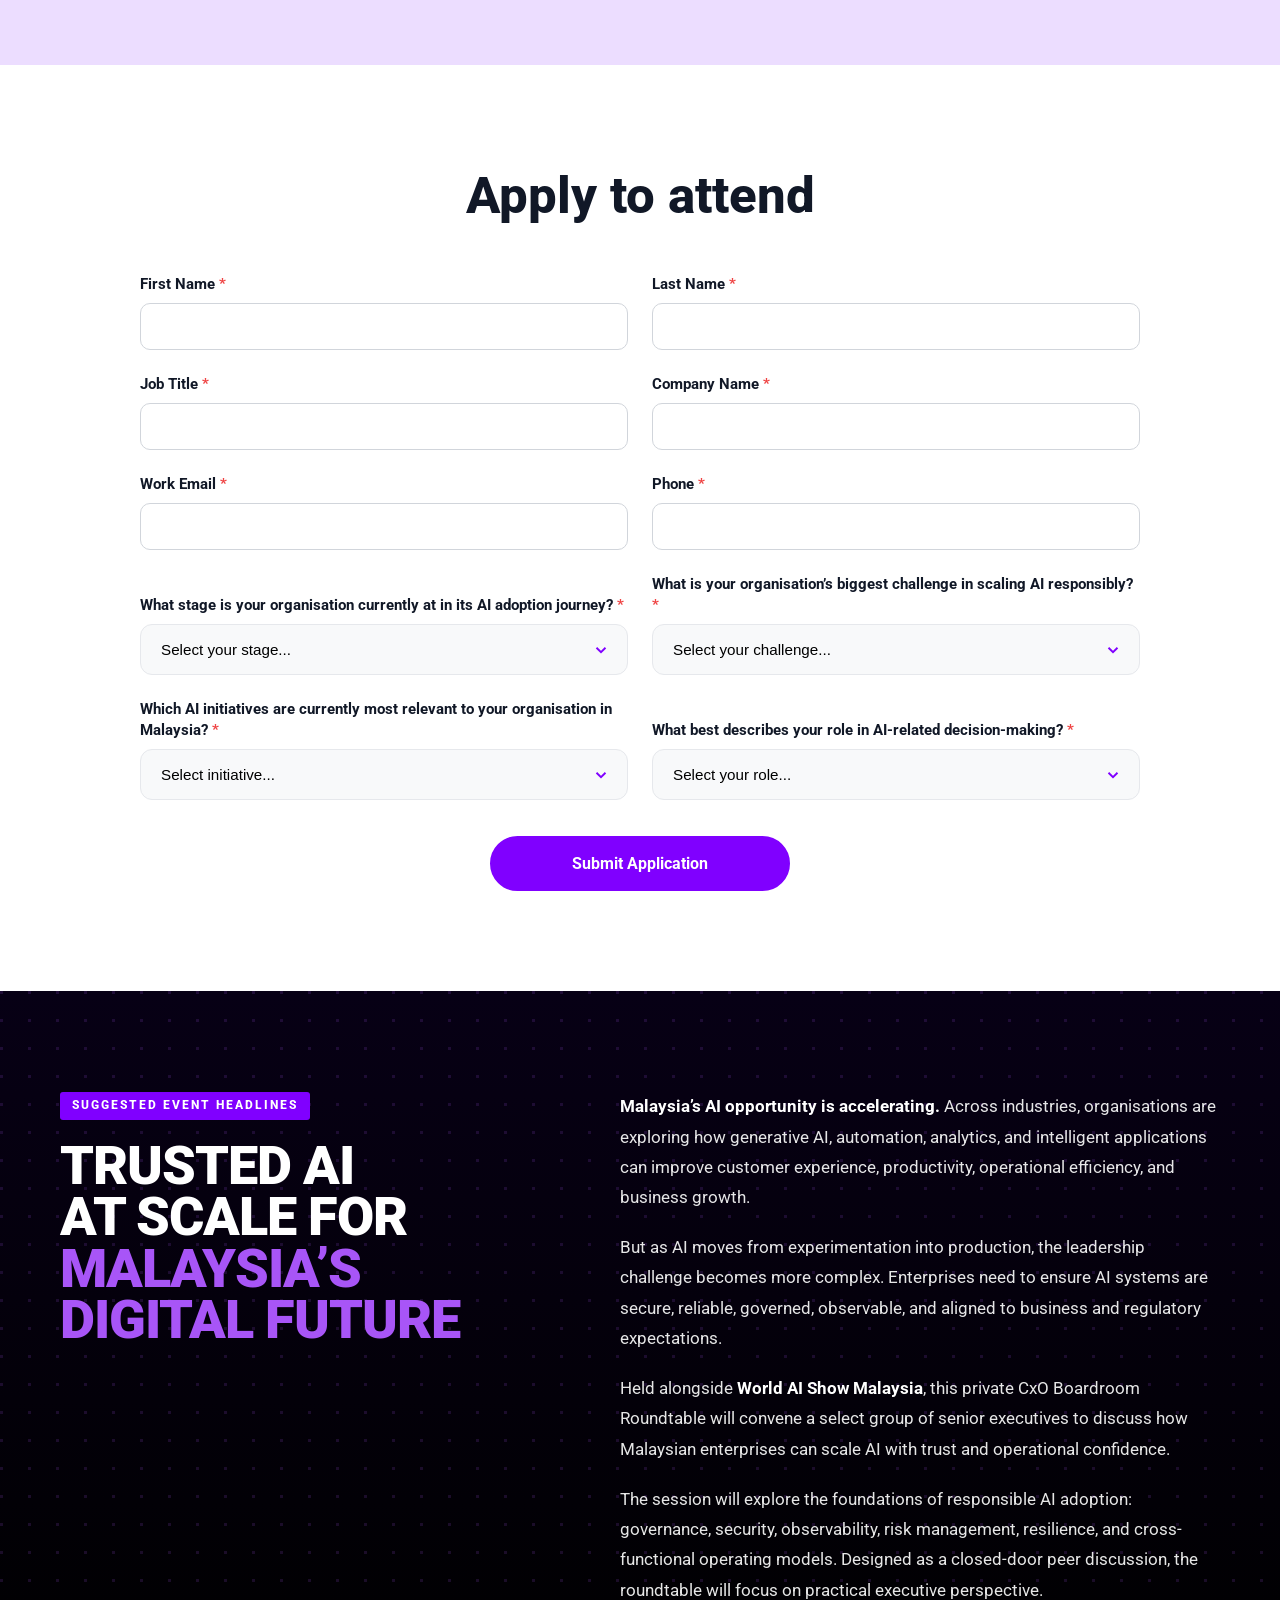
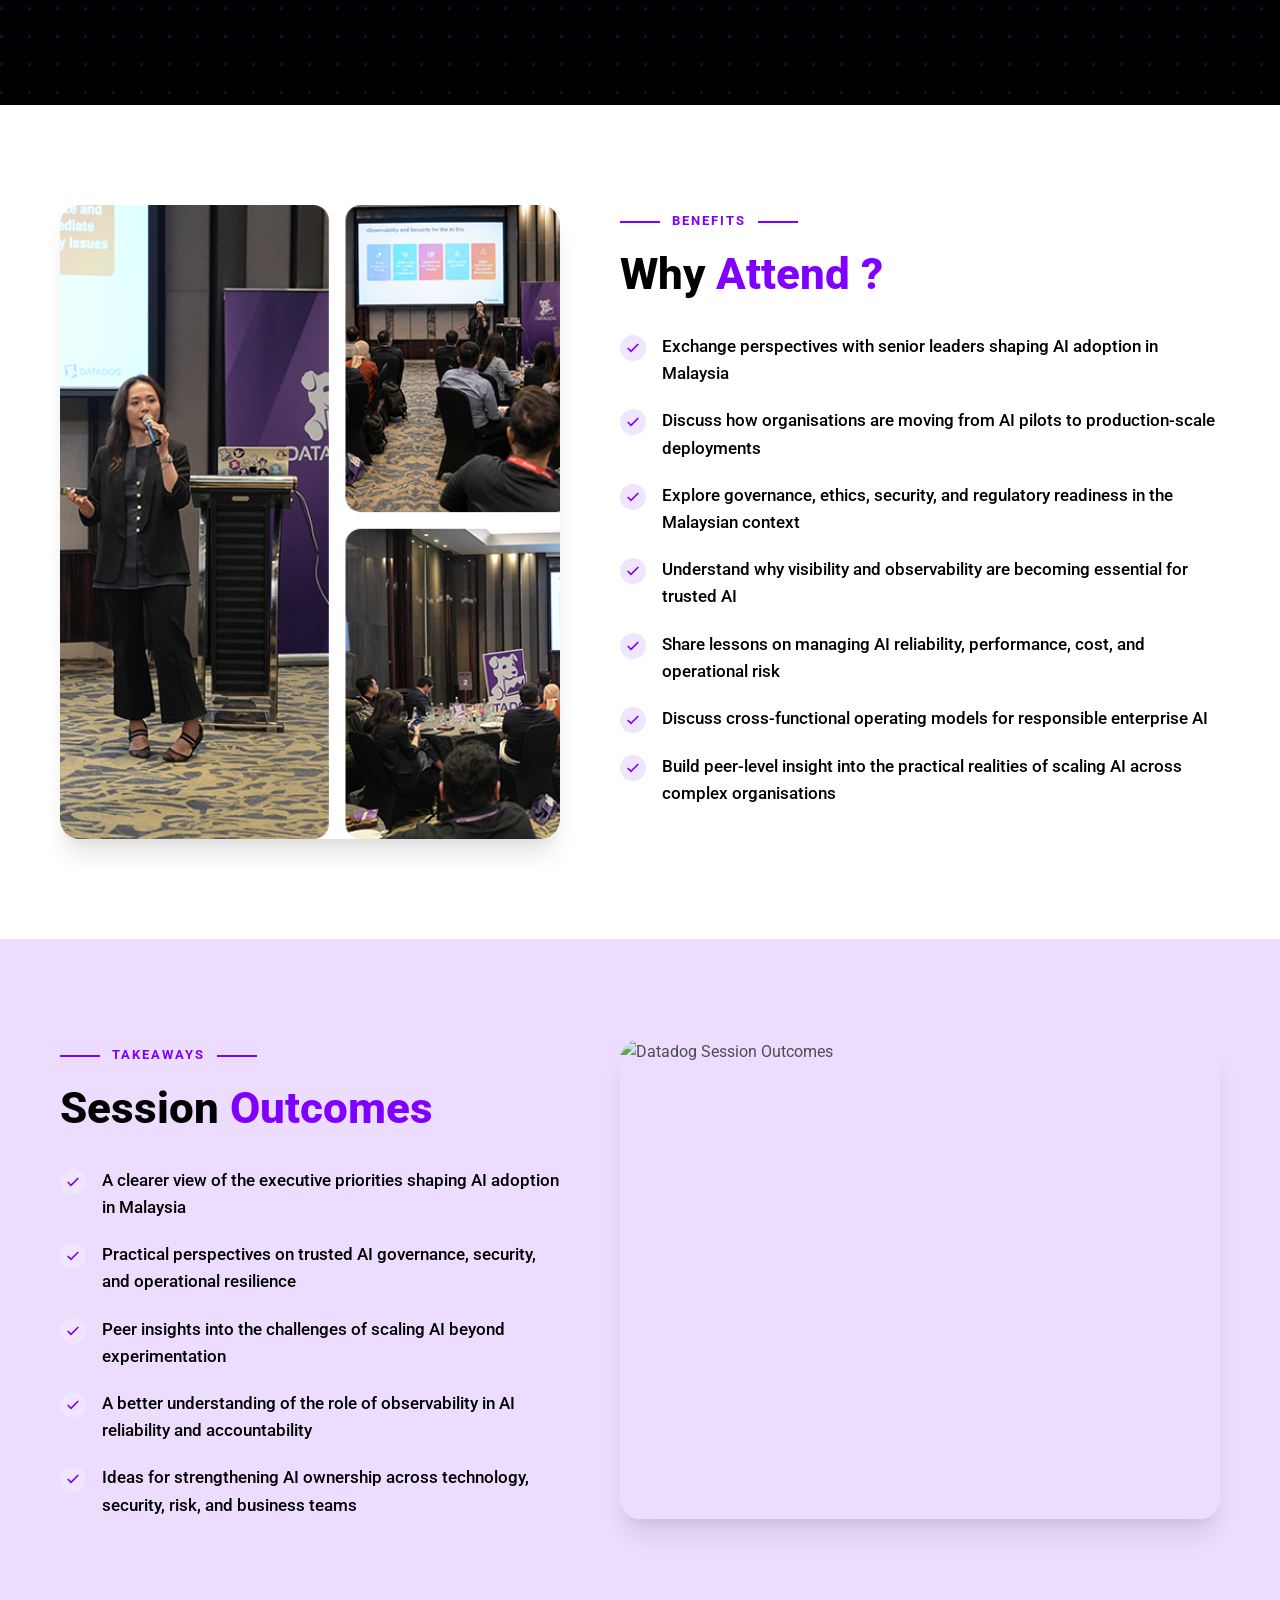
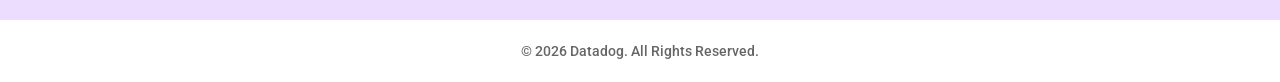
==== commit 1ab692d9: "Remove outer container box border, background, and shadow from Apply to Attend form" ====
--- a/index.html
+++ b/index.html
@@ -595,7 +595,7 @@
                 </h2>
             </div>
             
-            <div class="registration-form-container animate-on-scroll" style="max-width: 1000px; margin: 0 auto; background: #FFFFFF; padding: 48px 44px; border-radius: 20px; border: 1px solid #E6E8EC; box-shadow: 0 10px 40px rgba(0,0,0,0.04);">
+            <div class="registration-form-container animate-on-scroll" style="max-width: 1000px; margin: 0 auto; background: transparent; padding: 0; border: none; box-shadow: none;">
                 <form class="registration-form" onsubmit="event.preventDefault();">
                     
                     <!-- Row 1: First Name | Last Name -->
--- a/style.css
+++ b/style.css
@@ -1583,11 +1583,11 @@
 }
 
 .registration-form-container {
-  background: var(--white);
-  padding: 40px;
-  border-radius: 20px;
-  border: 1px solid var(--border-light);
-  box-shadow: 0 10px 40px rgba(0,0,0,0.03);
+  background: transparent;
+  padding: 0;
+  border-radius: 0;
+  border: none;
+  box-shadow: none;
 }
 
 .form-group {
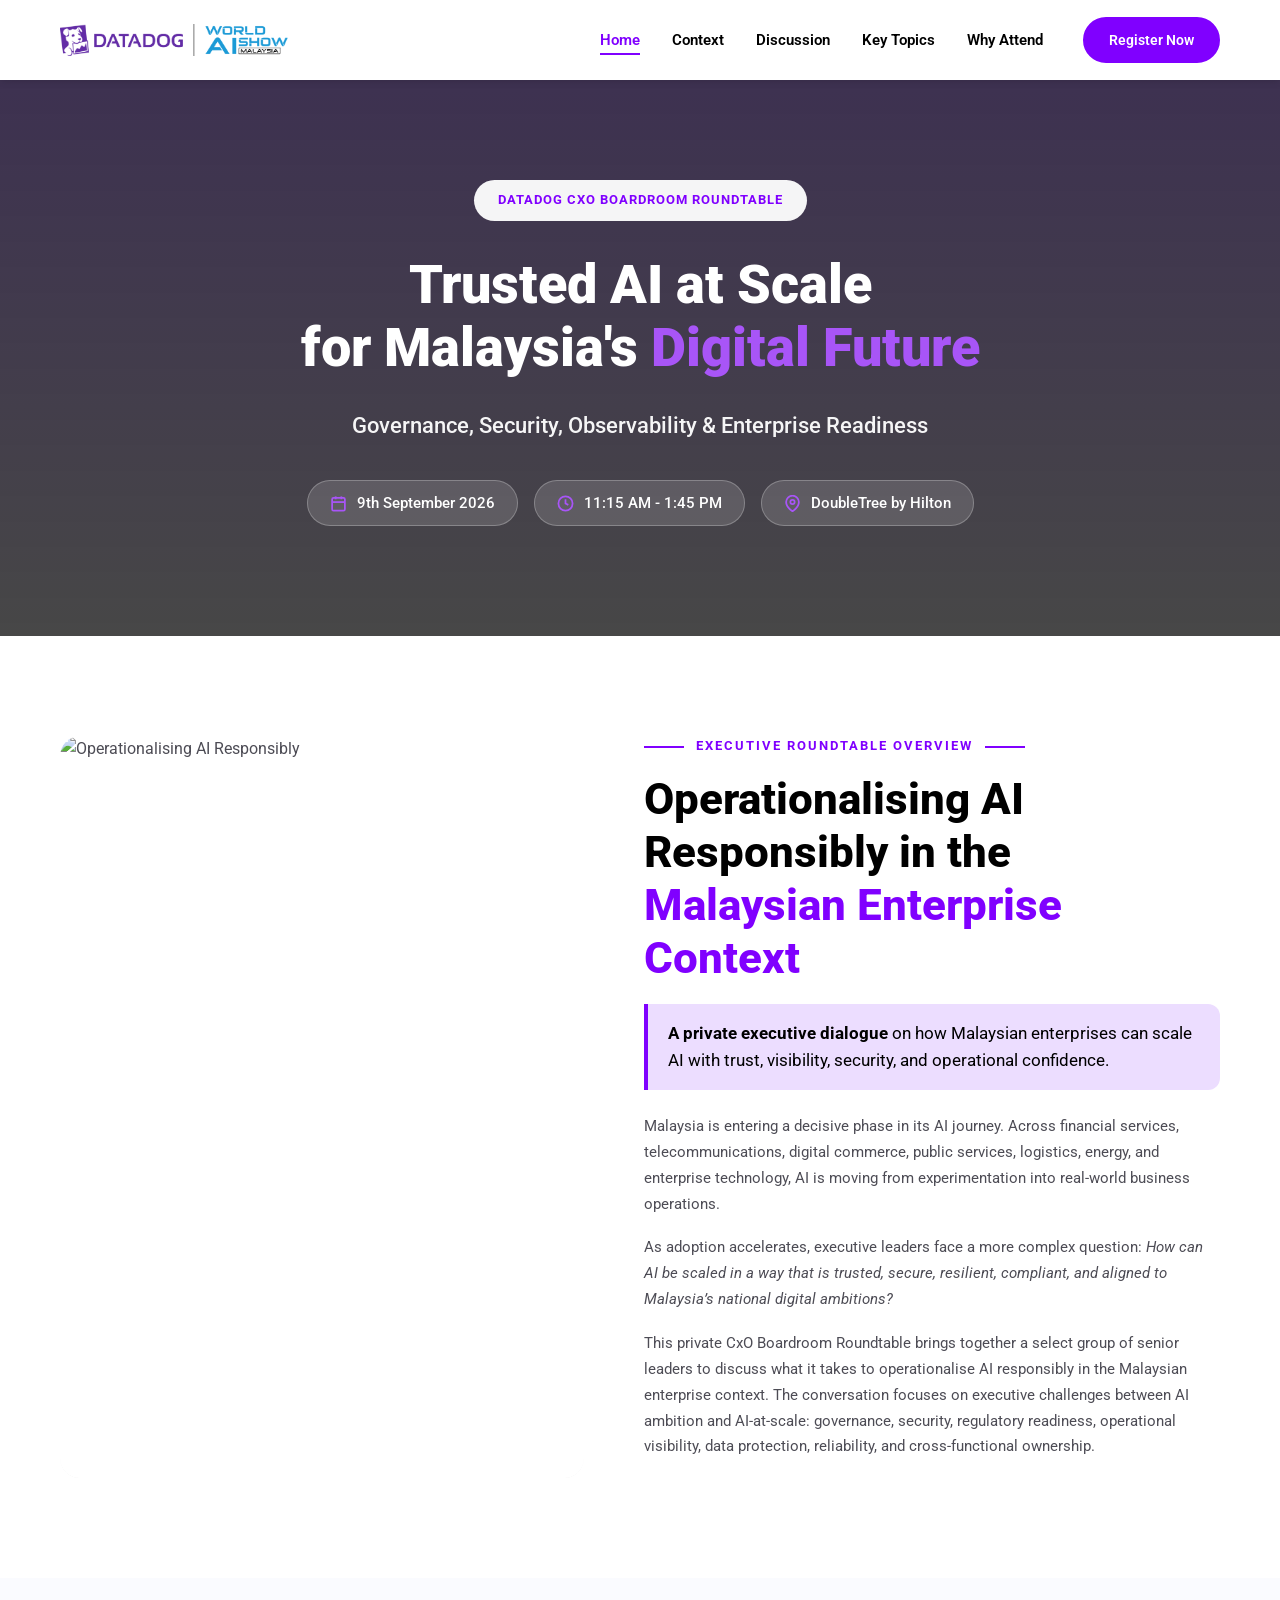
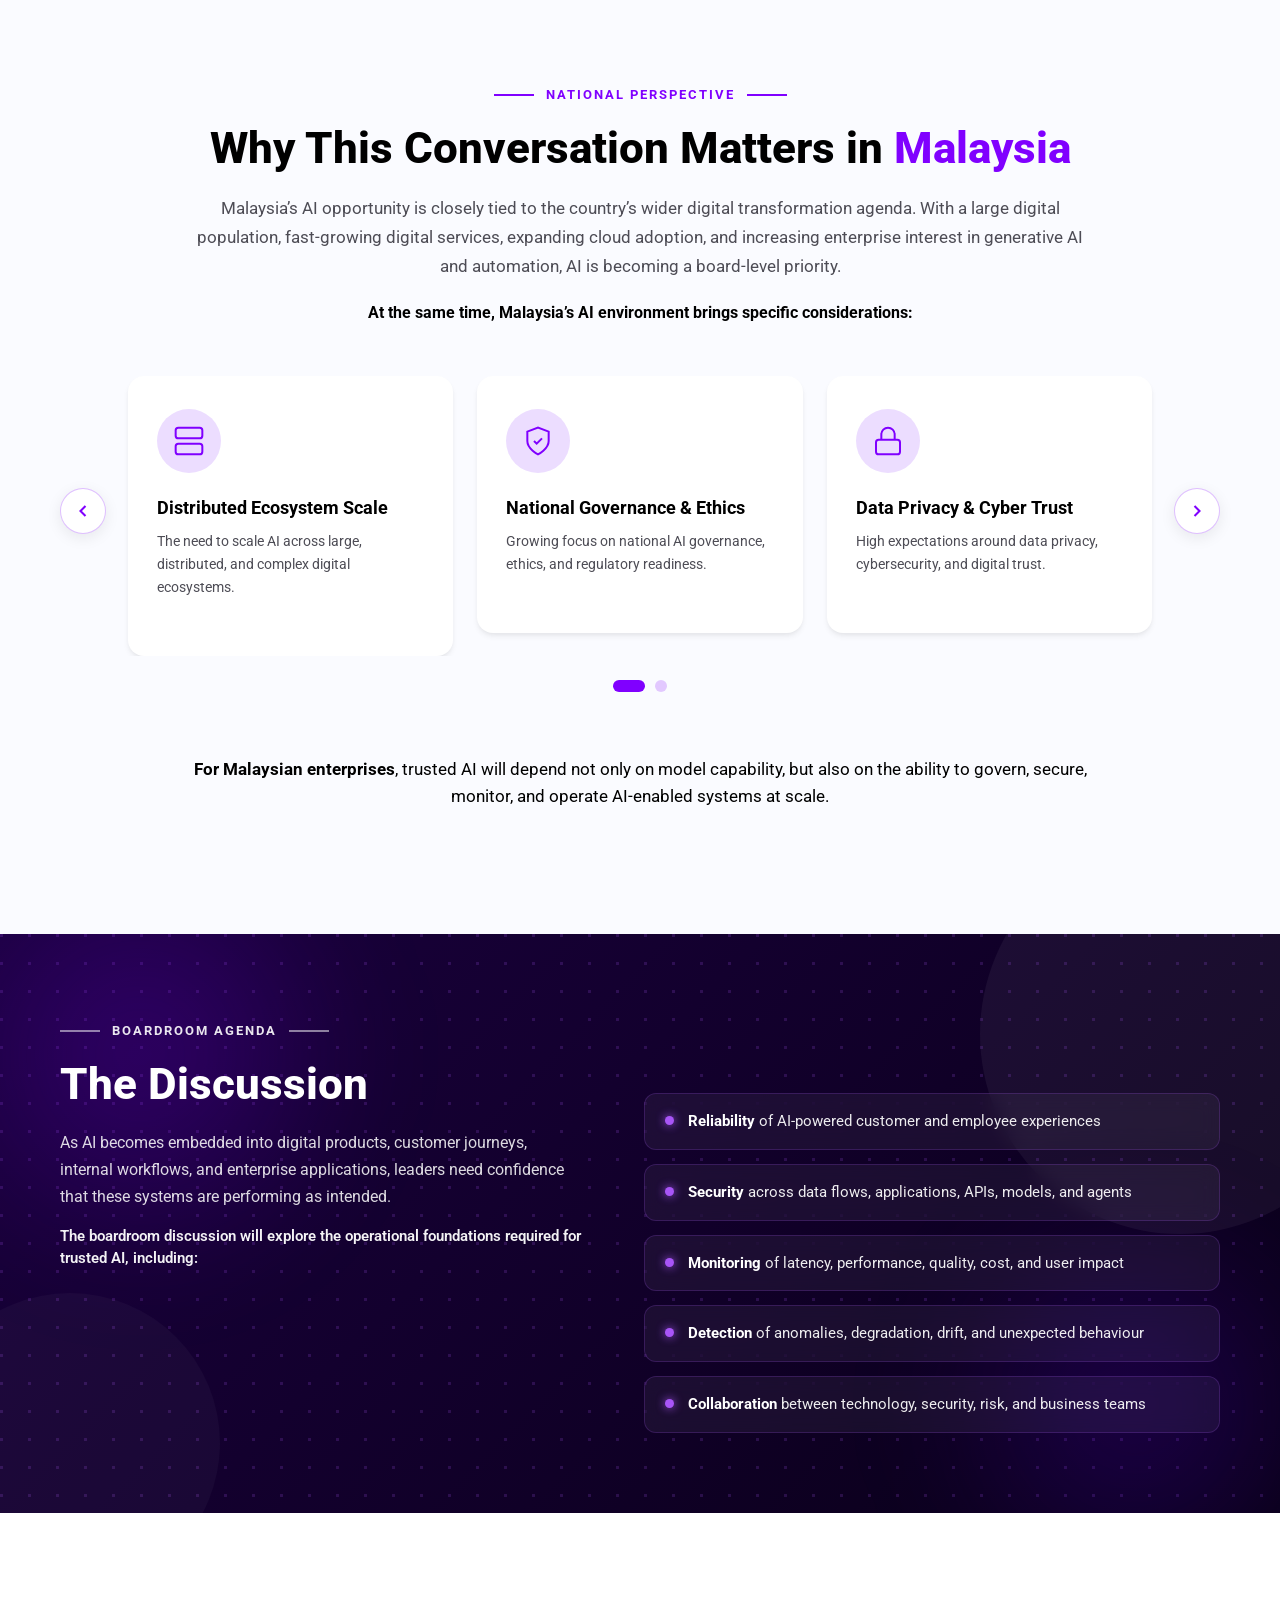
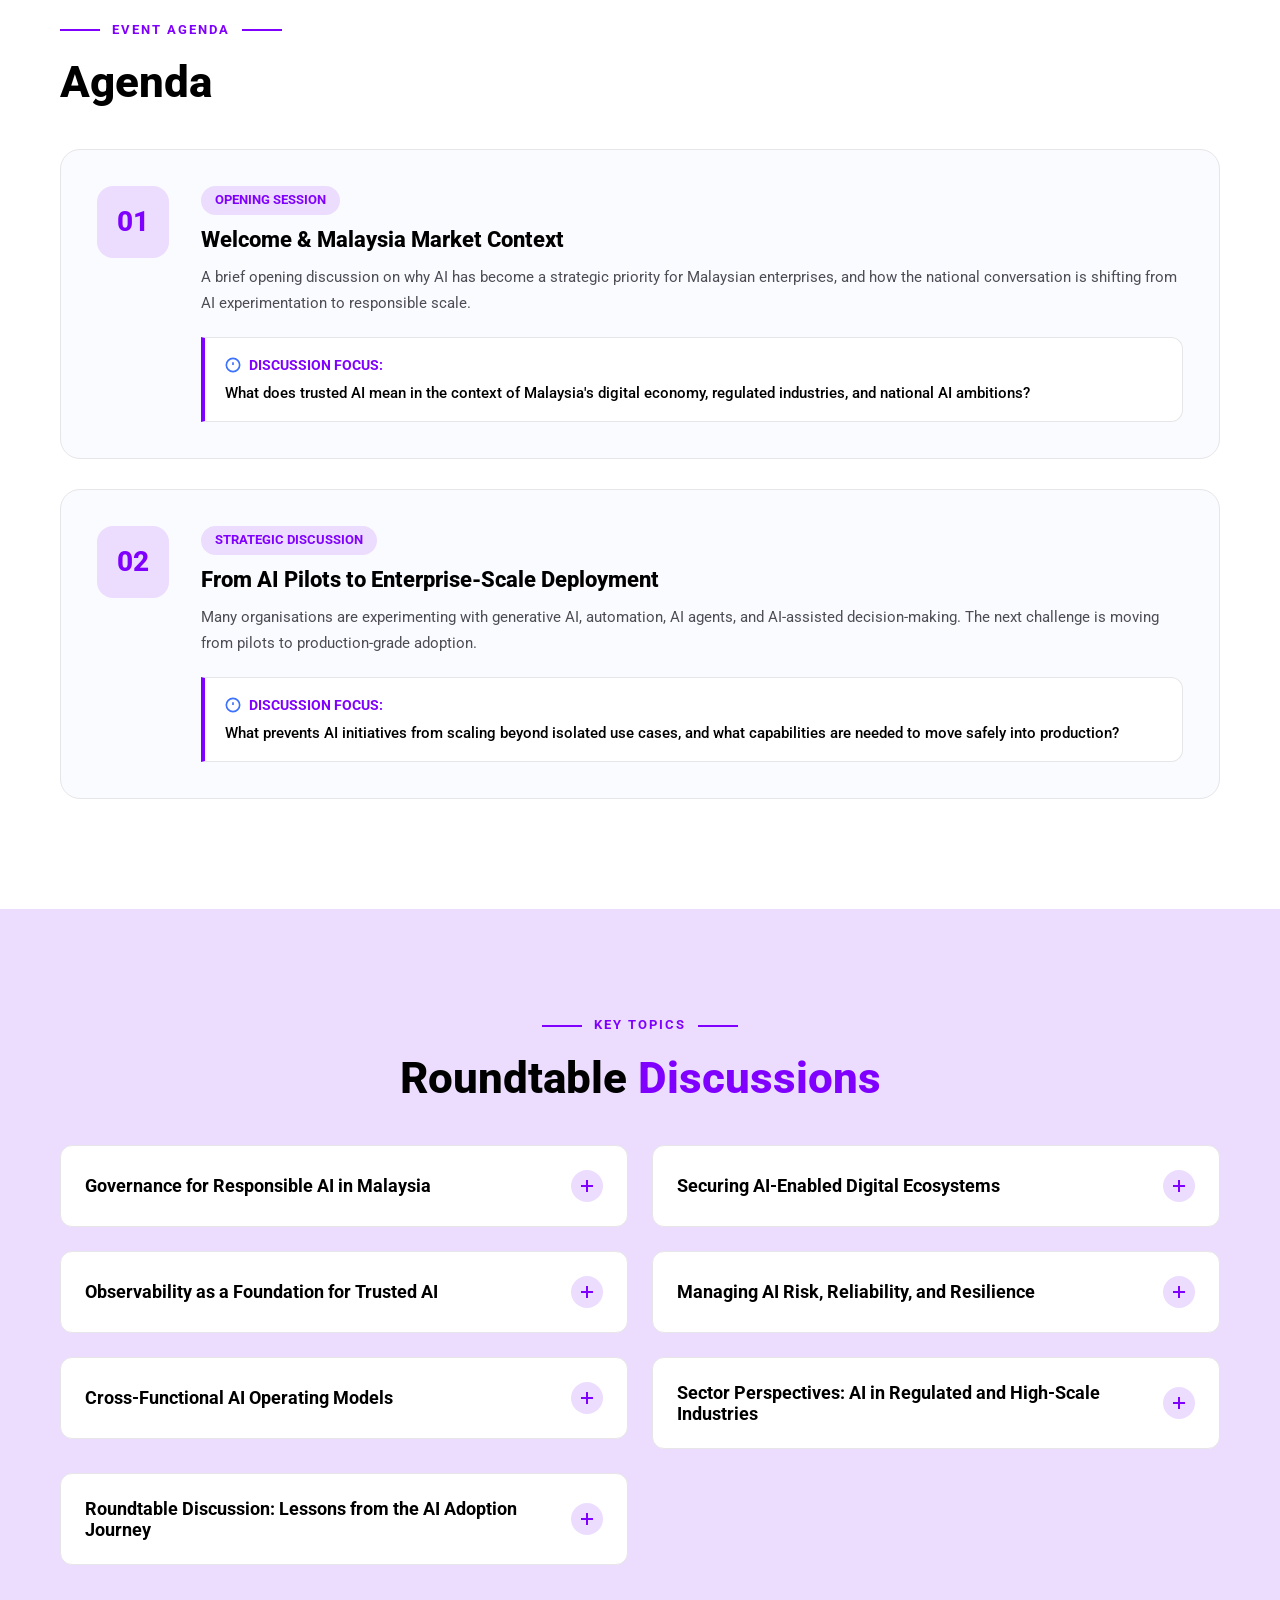
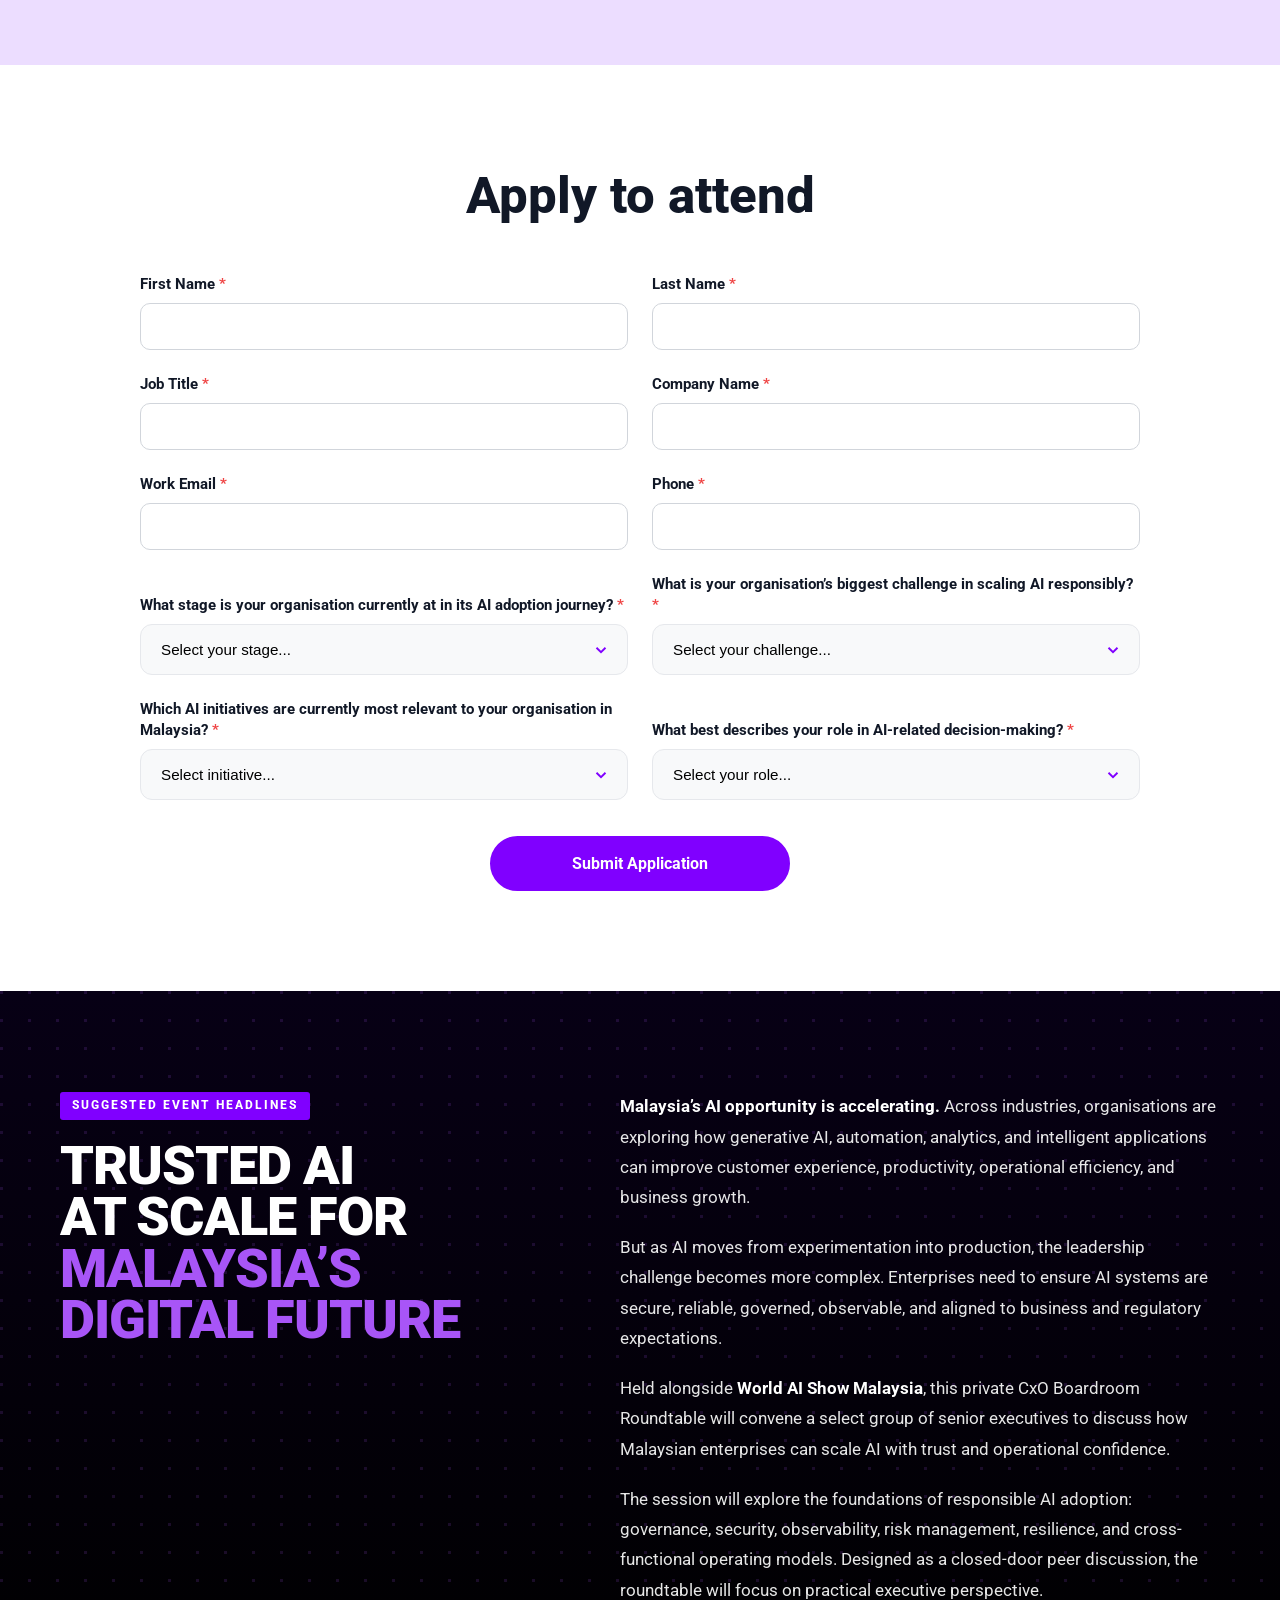
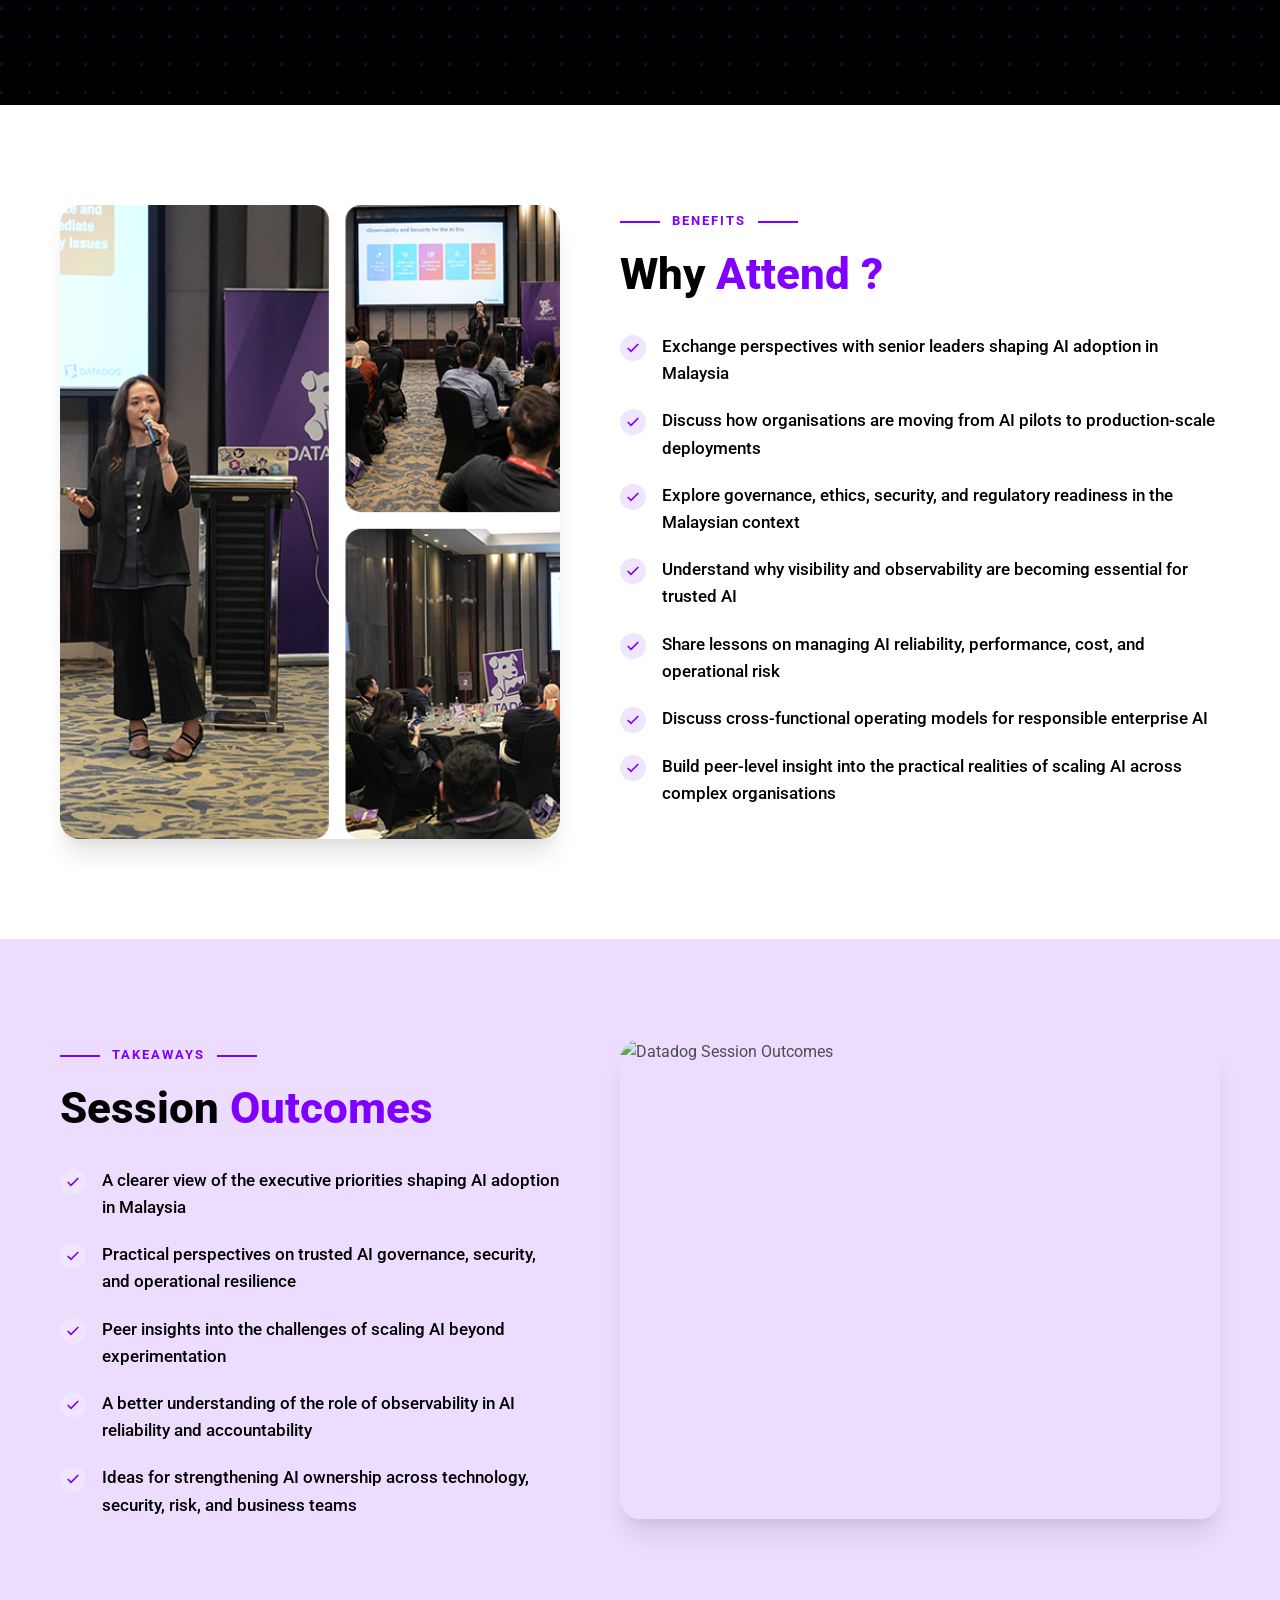
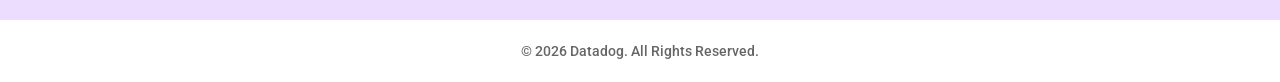
==== commit dfc6bd20: "Add cache-busting version parameter to logo image tag" ====
--- a/index.html
+++ b/index.html
@@ -27,7 +27,7 @@
         <div class="container">
             <nav class="navbar">
                 <a href="#" class="logo">
-                    <img src="images/datadog-wais-logo.png" alt="Datadog Logo" style="height: 32px; width: auto;">
+                    <img src="images/datadog-wais-logo.png?v=2" alt="Datadog Logo" style="height: 32px; width: auto;">
                 </a>
                 <ul class="nav-menu" id="navMenu">
                     <li><a href="#home" class="nav-link active">Home</a></li>
